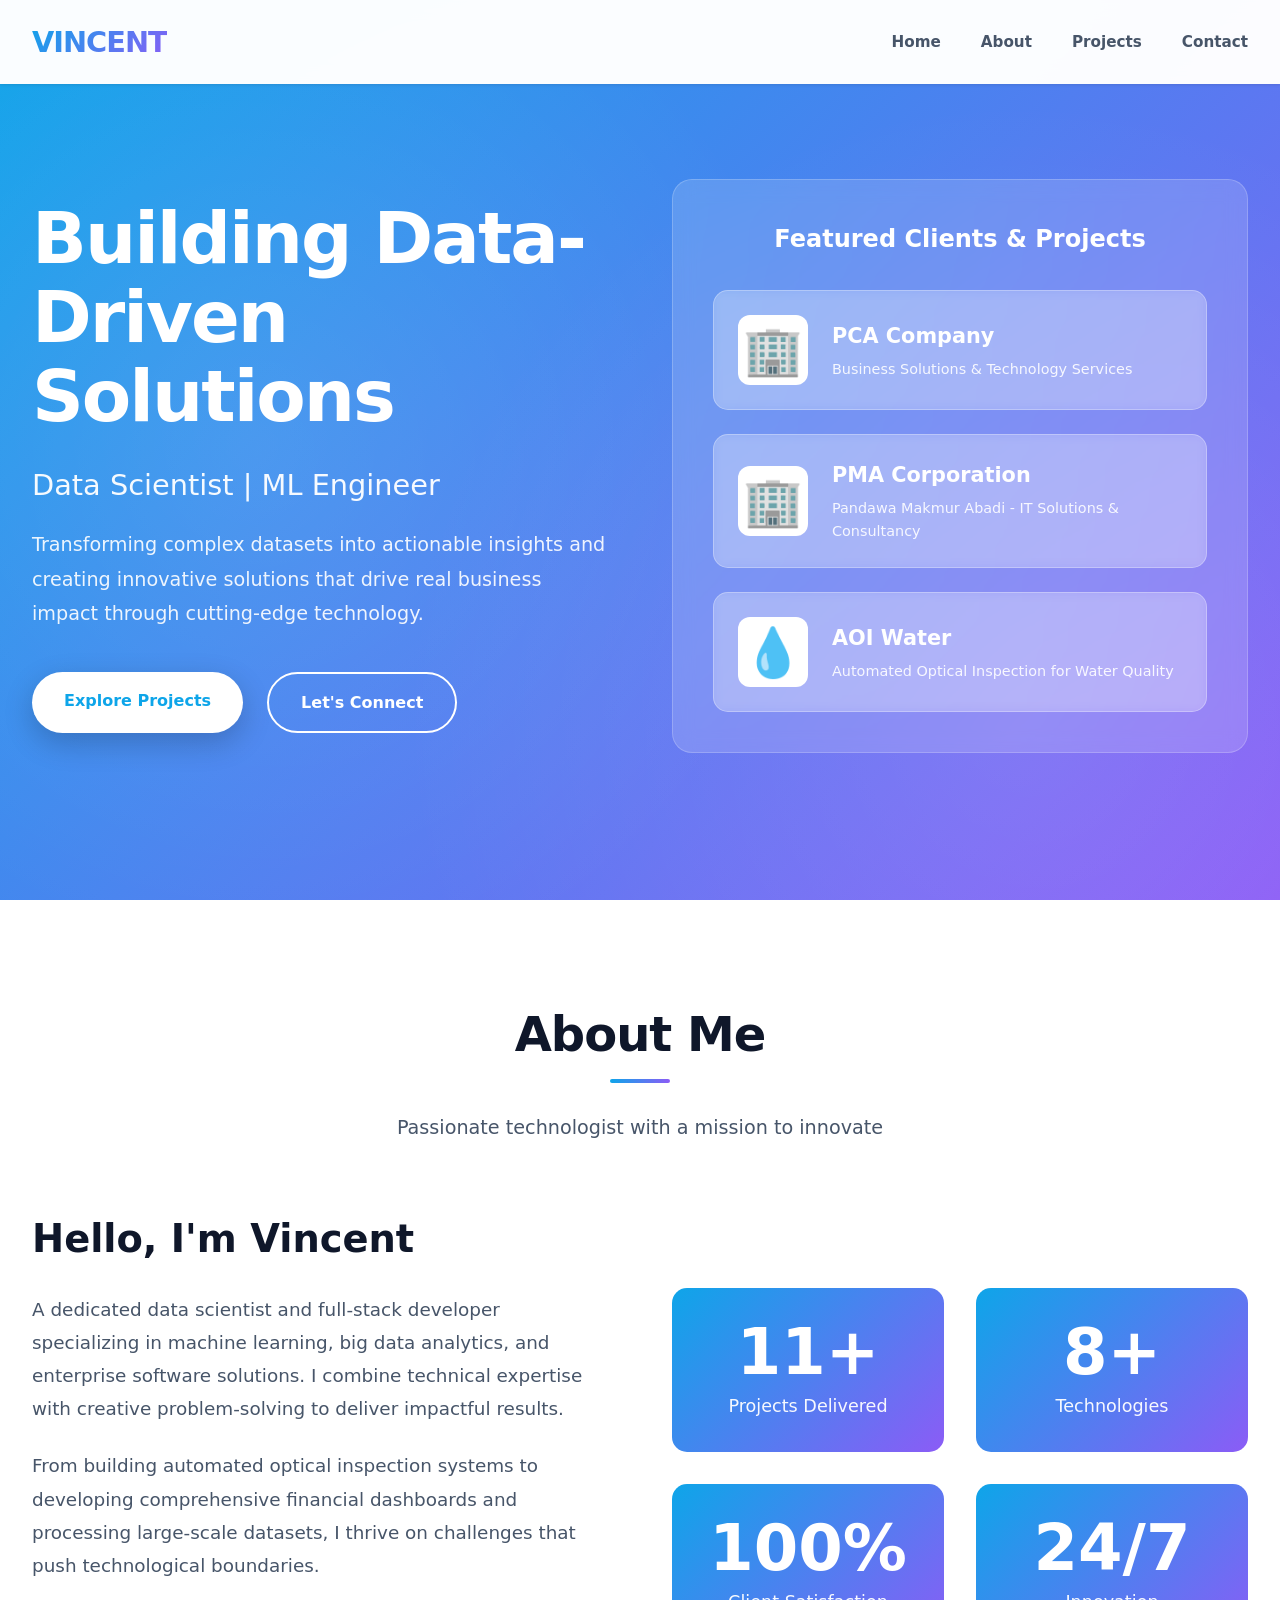
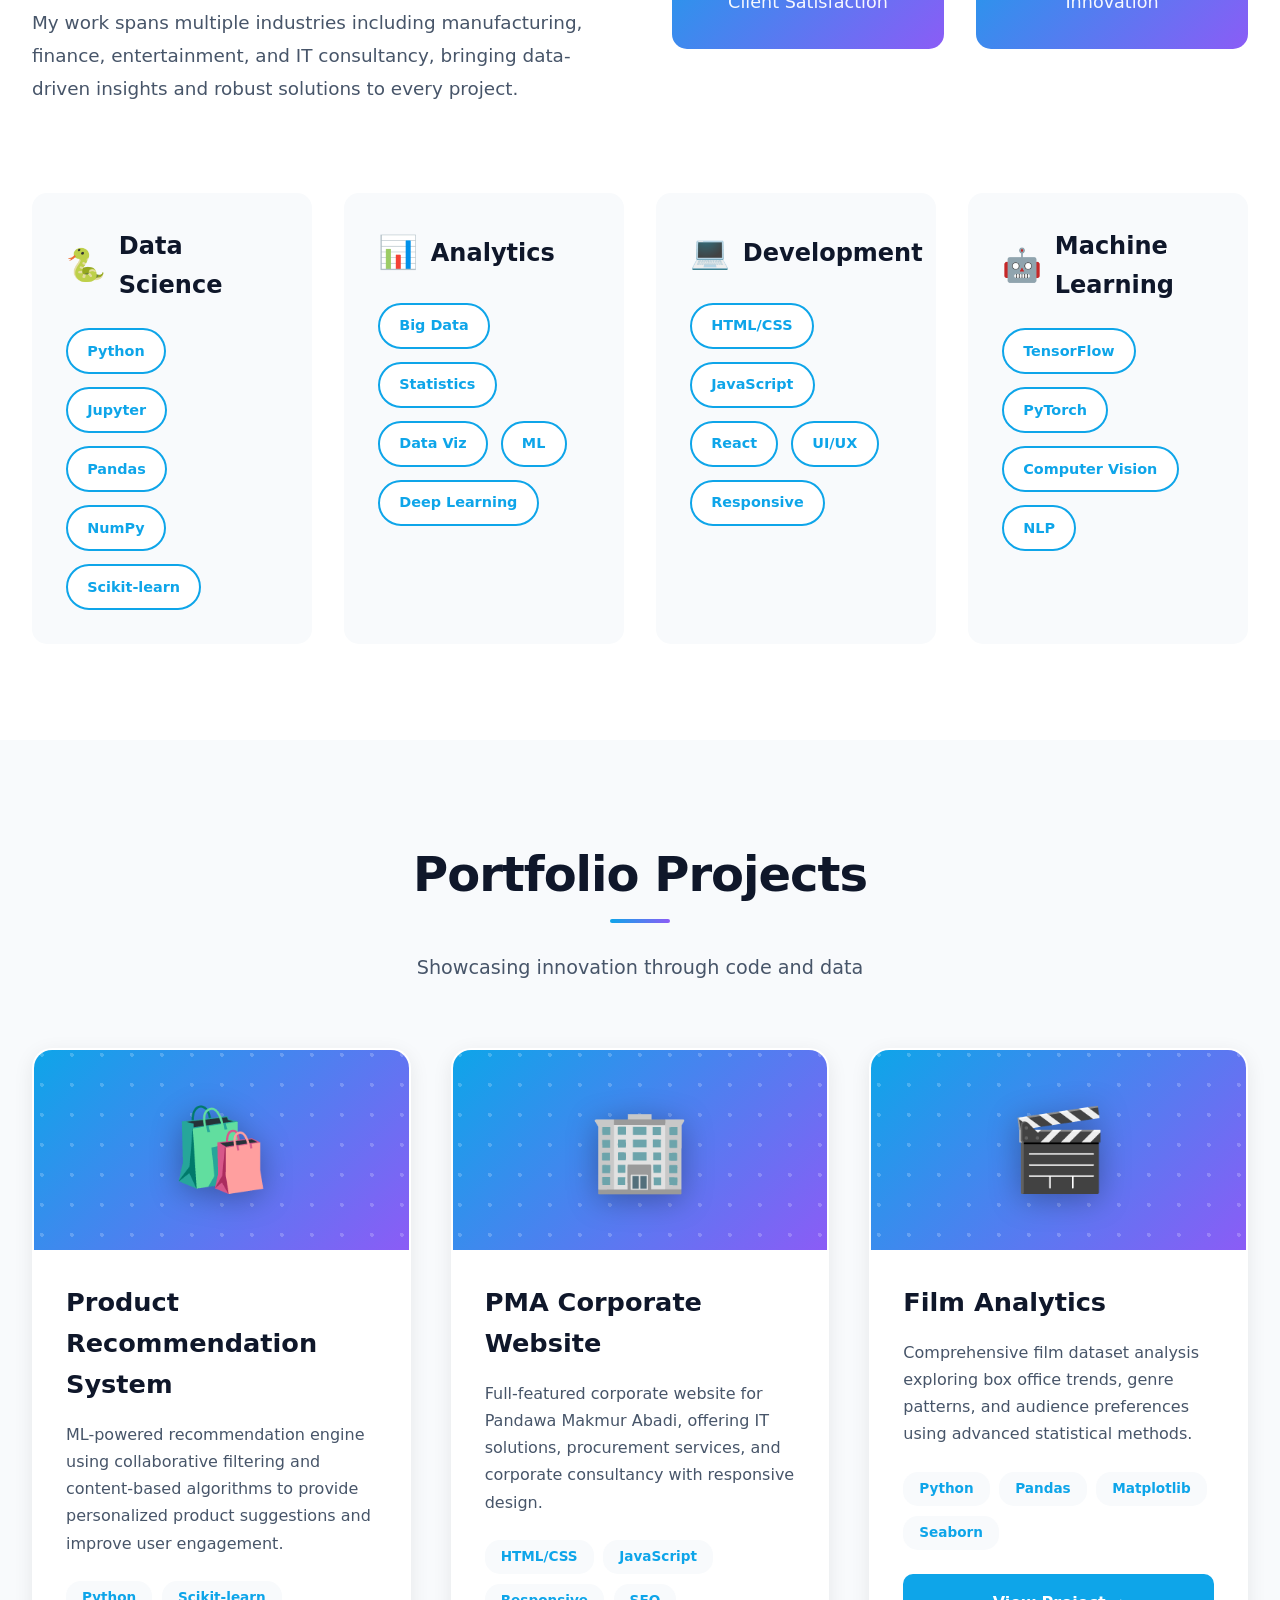
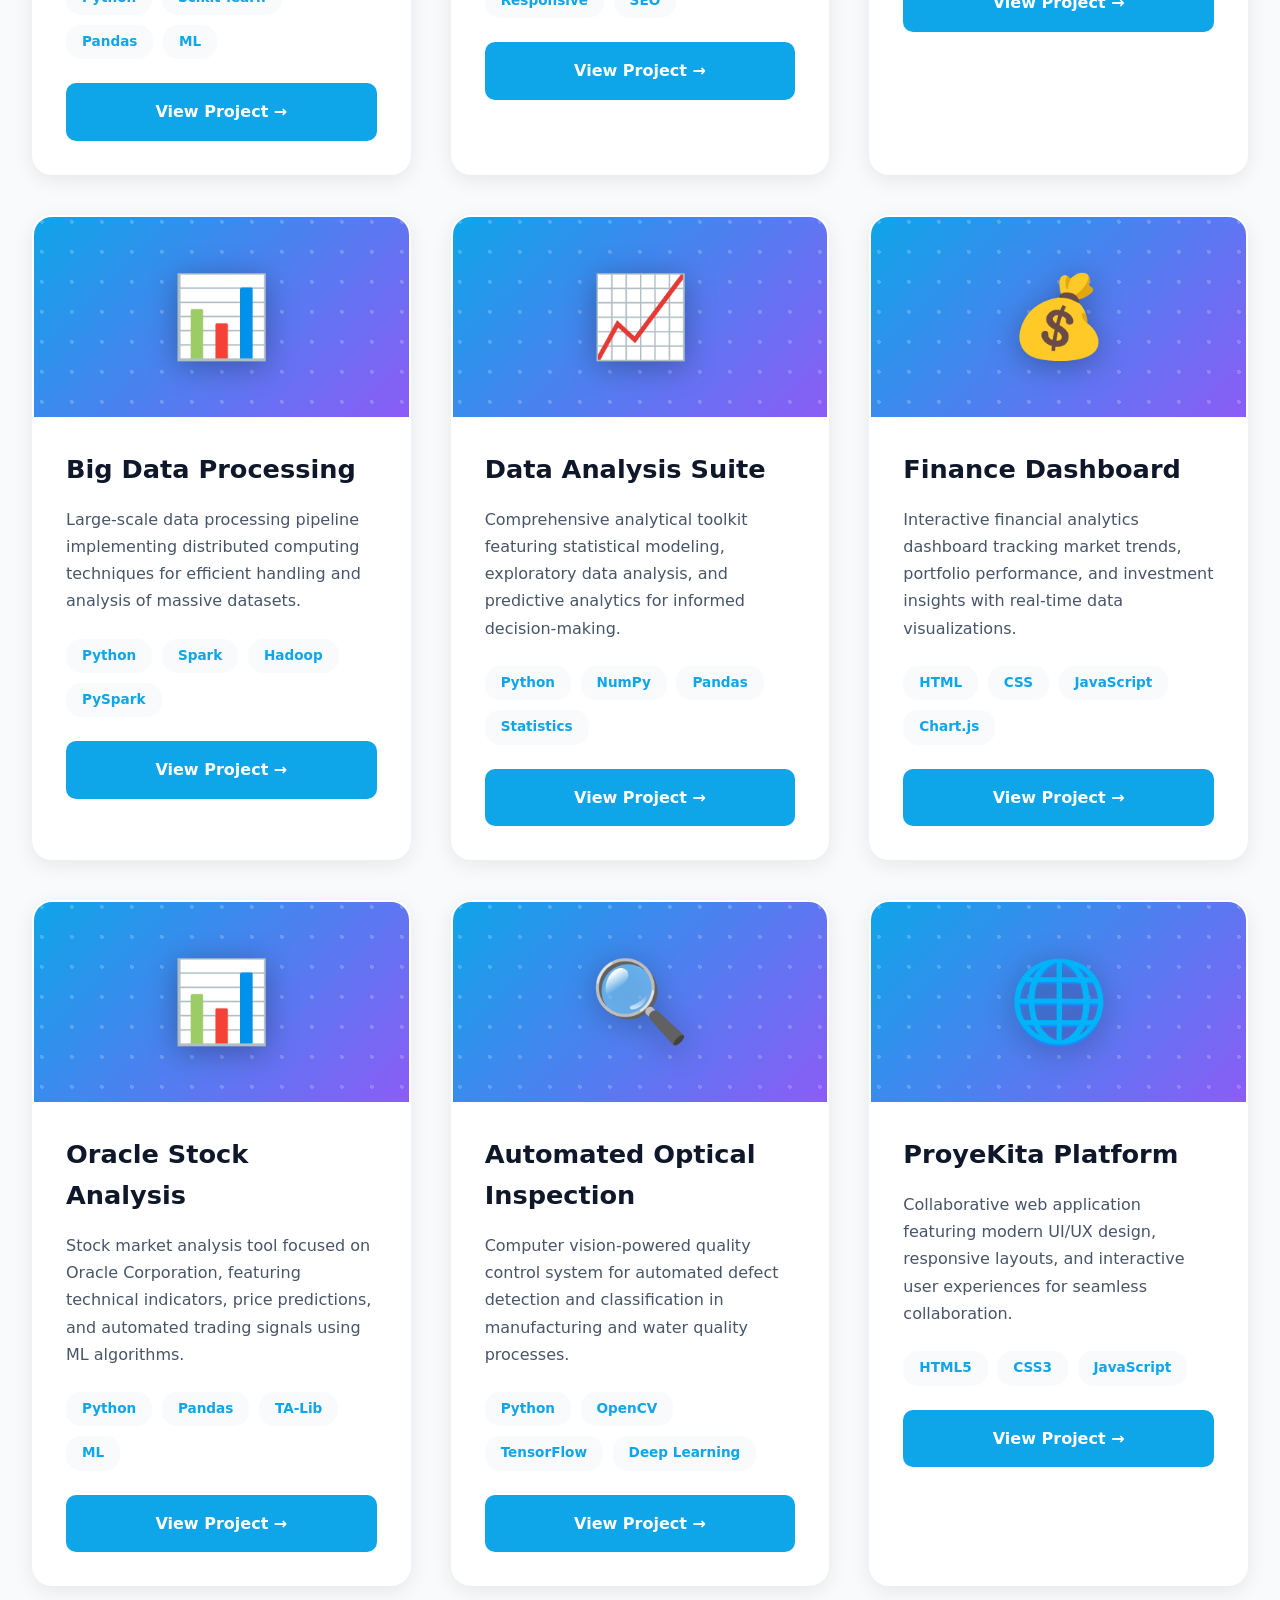
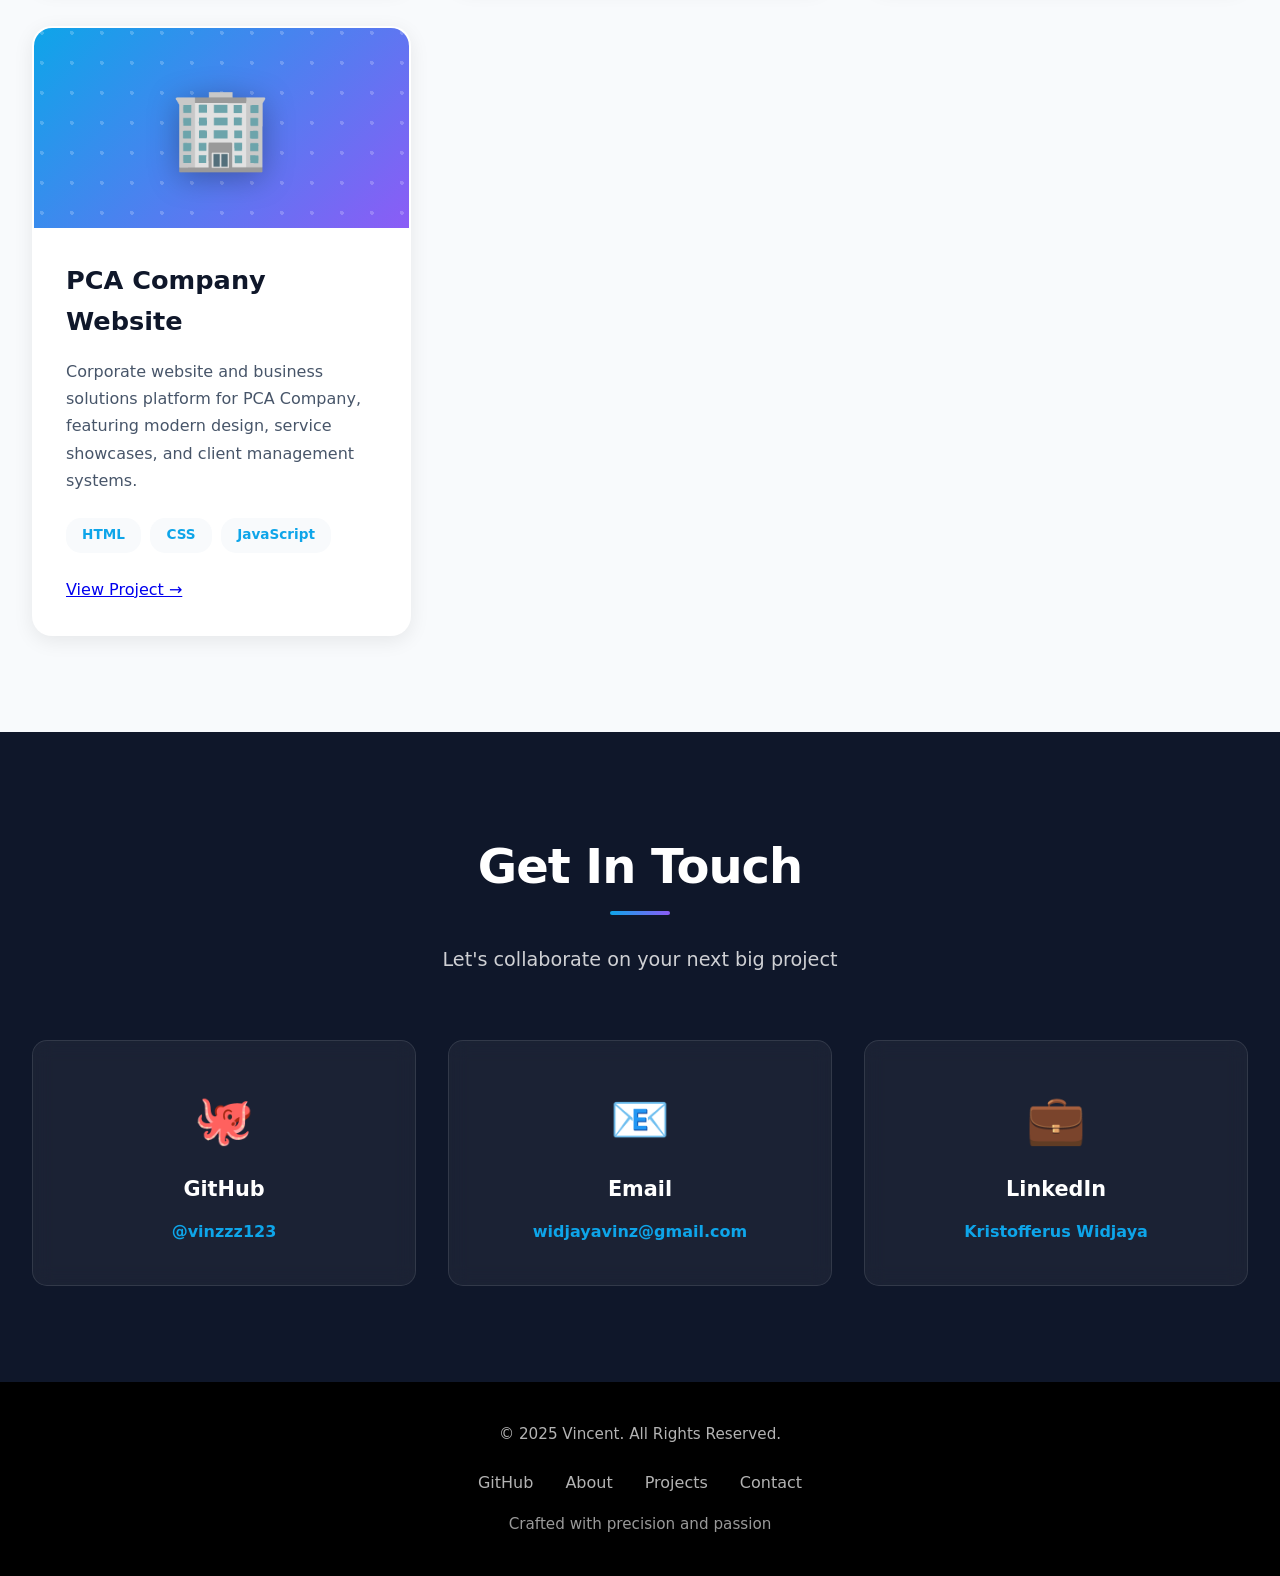
==== index.html @ bc5a8f18 "changed the link to the company website's link" ====
<!DOCTYPE html>
<html lang="en">
<head>
    <meta charset="UTF-8">
    <meta name="viewport" content="width=device-width, initial-scale=1.0">
    <title>Vincent - Portfolio</title>
    <style>
        * {
            margin: 0;
            padding: 0;
            box-sizing: border-box;
        }

        :root {
            --primary: #0ea5e9;
            --secondary: #8b5cf6;
            --accent: #f59e0b;
            --dark: #0f172a;
            --gray: #475569;
            --light: #f8fafc;
            --white: #ffffff;
        }

        body {
            font-family: 'Inter', system-ui, -apple-system, sans-serif;
            color: var(--dark);
            line-height: 1.6;
            overflow-x: hidden;
        }

        html {
            scroll-behavior: smooth;
        }

        header {
            position: fixed;
            top: 0;
            width: 100%;
            background: rgba(255, 255, 255, 0.98);
            backdrop-filter: blur(10px);
            z-index: 1000;
            box-shadow: 0 1px 3px rgba(0,0,0,0.1);
            transition: all 0.3s ease;
        }

        .header-container {
            max-width: 1400px;
            margin: 0 auto;
            padding: 1.2rem 2rem;
            display: flex;
            justify-content: space-between;
            align-items: center;
        }

        .logo {
            font-size: 1.8rem;
            font-weight: 800;
            background: linear-gradient(135deg, var(--primary), var(--secondary));
            -webkit-background-clip: text;
            -webkit-text-fill-color: transparent;
            background-clip: text;
            letter-spacing: -1px;
        }

        .nav-menu {
            display: flex;
            list-style: none;
            gap: 2.5rem;
        }

        .nav-menu a {
            text-decoration: none;
            color: var(--gray);
            font-weight: 600;
            font-size: 0.95rem;
            transition: all 0.3s;
            position: relative;
        }

        .nav-menu a:hover {
            color: var(--primary);
        }

        .nav-menu a::before {
            content: '';
            position: absolute;
            bottom: -5px;
            left: 50%;
            width: 0;
            height: 2px;
            background: var(--primary);
            transition: all 0.3s;
            transform: translateX(-50%);
        }

        .nav-menu a:hover::before {
            width: 100%;
        }

        .mobile-toggle {
            display: none;
            flex-direction: column;
            gap: 4px;
            cursor: pointer;
        }

        .mobile-toggle span {
            width: 25px;
            height: 3px;
            background: var(--dark);
            border-radius: 3px;
            transition: all 0.3s;
        }

        .hero {
            min-height: 100vh;
            display: flex;
            align-items: center;
            justify-content: center;
            background: linear-gradient(135deg, #0ea5e9 0%, #8b5cf6 100%);
            padding: 8rem 2rem 6rem;
            position: relative;
            overflow: hidden;
            isolation: isolate;
        }

        .hero::before {
            content: '';
            position: absolute;
            top: 0;
            left: 0;
            right: 0;
            bottom: 0;
            background: 
                radial-gradient(circle at 20% 50%, rgba(255,255,255,0.1) 0%, transparent 50%),
                radial-gradient(circle at 80% 80%, rgba(255,255,255,0.1) 0%, transparent 50%);
        }

        .hero-content {
            max-width: 1400px;
            width: 100%;
            position: relative;
            z-index: 1;
            display: grid;
            grid-template-columns: 1fr 1fr;
            gap: 4rem;
            align-items: center;
        }

        .hero-text h1 {
            font-size: clamp(2.5rem, 6vw, 4.5rem);
            color: var(--white);
            margin-bottom: 1.5rem;
            font-weight: 900;
            line-height: 1.1;
            letter-spacing: -2px;
        }

        .hero-text .subtitle {
            font-size: clamp(1.2rem, 3vw, 1.8rem);
            color: rgba(255,255,255,0.95);
            margin-bottom: 1rem;
            font-weight: 300;
        }

        .hero-text p {
            font-size: clamp(1rem, 2vw, 1.2rem);
            color: rgba(255,255,255,0.9);
            margin-bottom: 2.5rem;
            line-height: 1.8;
        }

        .hero-buttons {
            display: flex;
            gap: 1.5rem;
            flex-wrap: wrap;
        }

        .btn {
            padding: 1rem 2rem;
            border-radius: 50px;
            text-decoration: none;
            font-weight: 600;
            transition: all 0.3s;
            display: inline-block;
            border: none;
            cursor: pointer;
            font-size: 1rem;
        }

        .btn-primary {
            background: var(--white);
            color: var(--primary);
            box-shadow: 0 10px 30px rgba(0,0,0,0.2);
        }

        .btn-primary:hover {
            transform: translateY(-3px);
            box-shadow: 0 15px 40px rgba(0,0,0,0.3);
        }

        .btn-outline {
            background: transparent;
            color: var(--white);
            border: 2px solid var(--white);
        }

        .btn-outline:hover {
            background: var(--white);
            color: var(--primary);
        }

        .hero-clients {
            background: rgba(255,255,255,0.15);
            backdrop-filter: blur(10px);
            border-radius: 20px;
            padding: 2.5rem;
            border: 1px solid rgba(255,255,255,0.2);
        }

        .hero-clients h3 {
            color: var(--white);
            font-size: 1.5rem;
            margin-bottom: 2rem;
            text-align: center;
            font-weight: 700;
        }

        .top-clients-grid {
            display: grid;
            grid-template-columns: 1fr;
            gap: 1.5rem;
        }

        .top-client-card {
            background: rgba(255,255,255,0.2);
            backdrop-filter: blur(5px);
            padding: 1.5rem;
            border-radius: 15px;
            border: 1px solid rgba(255,255,255,0.3);
            transition: all 0.3s;
            display: flex;
            align-items: center;
            gap: 1.5rem;
        }

        .top-client-card:hover {
            background: rgba(255,255,255,0.3);
            transform: translateX(10px);
        }

        .top-client-icon {
            font-size: 3rem;
            width: 70px;
            height: 70px;
            display: flex;
            align-items: center;
            justify-content: center;
            background: var(--white);
            border-radius: 12px;
            flex-shrink: 0;
        }

        .top-client-info h4 {
            color: var(--white);
            font-size: 1.3rem;
            margin-bottom: 0.3rem;
            font-weight: 700;
        }

        .top-client-info p {
            color: rgba(255,255,255,0.9);
            font-size: 0.9rem;
            margin: 0;
        }

        section {
            padding: 6rem 2rem;
            position: relative;
            isolation: isolate;
        }

        .container {
            max-width: 1400px;
            margin: 0 auto;
        }

        .section-header {
            text-align: center;
            margin-bottom: 4rem;
            position: relative;
        }

        .section-title {
            font-size: clamp(2rem, 4vw, 3rem);
            font-weight: 800;
            color: var(--dark);
            margin-bottom: 1rem;
            position: relative;
            display: inline-block;
            letter-spacing: -1px;
        }

        .section-title::after {
            content: '';
            position: absolute;
            bottom: -10px;
            left: 50%;
            transform: translateX(-50%);
            width: 60px;
            height: 4px;
            background: linear-gradient(90deg, var(--primary), var(--secondary));
            border-radius: 2px;
        }

        .section-subtitle {
            font-size: clamp(1rem, 2vw, 1.2rem);
            color: var(--gray);
            margin-top: 1.5rem;
        }

        .about {
            background: var(--white);
        }

        .about-grid {
            display: grid;
            grid-template-columns: 1fr 1fr;
            gap: 4rem;
            align-items: center;
        }

        .about-text h3 {
            font-size: clamp(1.8rem, 3vw, 2.5rem);
            margin-bottom: 1.5rem;
            font-weight: 700;
            color: var(--dark);
        }

        .about-text p {
            font-size: clamp(1rem, 2vw, 1.15rem);
            line-height: 1.8;
            color: var(--gray);
            margin-bottom: 1.5rem;
        }

        .stats {
            display: grid;
            grid-template-columns: repeat(2, 1fr);
            gap: 2rem;
        }

        .stat-item {
            background: linear-gradient(135deg, var(--primary), var(--secondary));
            padding: 2rem;
            border-radius: 15px;
            text-align: center;
            color: var(--white);
            transition: transform 0.3s;
        }

        .stat-item:hover {
            transform: translateY(-10px);
        }

        .stat-number {
            font-size: clamp(2.5rem, 5vw, 4rem);
            font-weight: 800;
            line-height: 1;
            margin-bottom: 0.5rem;
        }

        .stat-label {
            font-size: clamp(0.9rem, 2vw, 1.1rem);
            opacity: 0.95;
        }

        .skills-container {
            display: grid;
            grid-template-columns: repeat(auto-fit, minmax(280px, 1fr));
            gap: 2rem;
        }

        .skill-box {
            background: var(--light);
            padding: 2rem;
            border-radius: 15px;
            border: 2px solid transparent;
            transition: all 0.3s;
        }

        .skill-box:hover {
            border-color: var(--primary);
            transform: translateY(-5px);
            box-shadow: 0 10px 30px rgba(0,0,0,0.1);
        }

        .skill-box h4 {
            font-size: 1.5rem;
            margin-bottom: 1.5rem;
            color: var(--dark);
            display: flex;
            align-items: center;
            gap: 0.8rem;
        }

        .skill-icon {
            font-size: 2rem;
        }

        .skill-tags {
            display: flex;
            flex-wrap: wrap;
            gap: 0.8rem;
        }

        .skill-tag {
            padding: 0.6rem 1.2rem;
            background: var(--white);
            border: 2px solid var(--primary);
            color: var(--primary);
            border-radius: 25px;
            font-size: 0.9rem;
            font-weight: 600;
            transition: all 0.3s;
        }

        .skill-tag:hover {
            background: var(--primary);
            color: var(--white);
        }

        .projects {
            background: var(--light);
        }

        .projects-grid {
            display: grid;
            grid-template-columns: repeat(auto-fill, minmax(350px, 1fr));
            gap: 2.5rem;
        }

        .project-card {
            background: var(--white);
            border-radius: 20px;
            overflow: hidden;
            box-shadow: 0 5px 20px rgba(0,0,0,0.08);
            transition: all 0.4s;
            border: 2px solid transparent;
        }

        .project-card:hover {
            transform: translateY(-10px);
            box-shadow: 0 20px 40px rgba(0,0,0,0.15);
            border-color: var(--primary);
        }

        .project-banner {
            height: 200px;
            background: linear-gradient(135deg, var(--primary), var(--secondary));
            display: flex;
            align-items: center;
            justify-content: center;
            position: relative;
            overflow: hidden;
        }

        .project-banner::before {
            content: '';
            position: absolute;
            width: 200%;
            height: 200%;
            background: radial-gradient(circle, rgba(255,255,255,0.2) 10%, transparent 10%);
            background-size: 30px 30px;
            animation: float 20s linear infinite;
        }

        @keyframes float {
            to { transform: translate(30px, 30px); }
        }

        .project-emoji {
            font-size: 5rem;
            position: relative;
            z-index: 1;
            filter: drop-shadow(0 5px 15px rgba(0,0,0,0.3));
        }

        .project-body {
            padding: 2rem;
        }

        .project-body h3 {
            font-size: 1.6rem;
            margin-bottom: 1rem;
            color: var(--dark);
            font-weight: 700;
        }

        .project-body p {
            color: var(--gray);
            line-height: 1.7;
            margin-bottom: 1.5rem;
            font-size: 1rem;
        }

        .project-tech {
            display: flex;
            flex-wrap: wrap;
            gap: 0.6rem;
            margin-bottom: 1.5rem;
        }

        .tech-tag {
            padding: 0.4rem 1rem;
            background: var(--light);
            color: var(--primary);
            border-radius: 15px;
            font-size: 0.85rem;
            font-weight: 600;
        }

        .project-link {
            display: block;
            text-align: center;
            padding: 1rem;
            background: var(--primary);
            color: var(--white);
            text-decoration: none;
            border-radius: 10px;
            font-weight: 600;
            transition: all 0.3s;
        }

        .project-link:hover {
            background: var(--secondary);
            transform: scale(1.02);
        }

        .contact {
            background: var(--dark);
            color: var(--white);
        }

        .contact .section-title {
            color: var(--white);
        }

        .contact .section-subtitle {
            color: rgba(255,255,255,0.8);
        }

        .contact-grid {
            display: grid;
            grid-template-columns: repeat(auto-fit, minmax(250px, 1fr));
            gap: 2rem;
            margin-top: 3rem;
        }

        .contact-card {
            background: rgba(255,255,255,0.05);
            backdrop-filter: blur(10px);
            padding: 2.5rem 2rem;
            border-radius: 15px;
            text-align: center;
            border: 1px solid rgba(255,255,255,0.1);
            transition: all 0.3s;
        }

        .contact-card:hover {
            background: rgba(255,255,255,0.1);
            transform: translateY(-10px);
            border-color: var(--primary);
        }

        .contact-icon {
            font-size: 3rem;
            margin-bottom: 1rem;
        }

        .contact-card h4 {
            font-size: 1.3rem;
            margin-bottom: 0.8rem;
        }

        .contact-card a {
            color: var(--primary);
            text-decoration: none;
            font-weight: 600;
            transition: color 0.3s;
            word-break: break-all;
        }

        .contact-card a:hover {
            color: var(--accent);
        }

        footer {
            background: #000000;
            color: var(--white);
            text-align: center;
            padding: 2.5rem 2rem;
        }

        footer p {
            opacity: 0.7;
            font-size: 0.95rem;
        }

        .footer-links {
            display: flex;
            justify-content: center;
            gap: 2rem;
            margin-top: 1.5rem;
            flex-wrap: wrap;
        }

        .footer-links a {
            color: var(--white);
            text-decoration: none;
            opacity: 0.7;
            transition: all 0.3s;
        }

        .footer-links a:hover {
            opacity: 1;
            color: var(--primary);
        }

        @media (max-width: 1024px) {
            .hero-content {
                grid-template-columns: 1fr;
                gap: 3rem;
            }

            .about-grid {
                grid-template-columns: 1fr;
            }

            .projects-grid {
                grid-template-columns: repeat(auto-fill, minmax(300px, 1fr));
            }
        }

        @media (max-width: 768px) {
            .nav-menu {
                position: fixed;
                top: 80px;
                left: -100%;
                width: 100%;
                height: calc(100vh - 80px);
                background: var(--white);
                flex-direction: column;
                align-items: center;
                padding: 3rem 0;
                transition: left 0.3s;
                box-shadow: 0 5px 20px rgba(0,0,0,0.1);
            }

            .nav-menu.active {
                left: 0;
            }

            .mobile-toggle {
                display: flex;
            }

            .hero {
                padding: 7rem 1.5rem 4rem;
            }

            section {
                padding: 4rem 1.5rem;
            }

            .stats {
                grid-template-columns: 1fr;
            }

            .projects-grid {
                grid-template-columns: 1fr;
            }

            .top-clients-grid {
                gap: 1rem;
            }

            .top-client-card {
                flex-direction: column;
                text-align: center;
            }

            .top-client-card:hover {
                transform: translateY(-10px);
            }
        }

        @media (max-width: 480px) {
            .header-container {
                padding: 1rem 1.5rem;
            }

            .logo {
                font-size: 1.5rem;
            }

            .hero-buttons {
                flex-direction: column;
                width: 100%;
            }

            .btn {
                width: 100%;
                text-align: center;
            }

            .skills-container {
                grid-template-columns: 1fr;
            }
        }
    </style>
</head>
<body>
    <header>
        <div class="header-container">
            <div class="logo">VINCENT</div>
            <nav>
                <ul class="nav-menu" id="navMenu">
                    <li><a href="#home">Home</a></li>
                    <li><a href="#about">About</a></li>
                    <li><a href="#projects">Projects</a></li>
                    <li><a href="#contact">Contact</a></li>
                </ul>
            </nav>
            <div class="mobile-toggle" id="mobileToggle">
                <span></span>
                <span></span>
                <span></span>
            </div>
        </div>
    </header>

    <section id="home" class="hero">
        <div class="hero-content">
            <div class="hero-text">
                <h1>Building Data-Driven Solutions</h1>
                <p class="subtitle">Data Scientist | ML Engineer</p>
                <p>
                    Transforming complex datasets into actionable insights and creating 
                    innovative solutions that drive real business impact through cutting-edge technology.
                </p>
                <div class="hero-buttons">
                    <a href="#projects" class="btn btn-primary">Explore Projects</a>
                    <a href="#contact" class="btn btn-outline">Let's Connect</a>
                </div>
            </div>
            
            <div class="hero-clients">
                <h3>Featured Clients & Projects</h3>
                <div class="top-clients-grid">
                    <div class="top-client-card">
                        <div class="top-client-icon">🏢</div>
                        <div class="top-client-info">
                            <h4>PCA Company</h4>
                            <p>Business Solutions & Technology Services</p>
                        </div>
                    </div>
                    <div class="top-client-card">
                        <div class="top-client-icon">🏢</div>
                        <div class="top-client-info">
                            <h4>PMA Corporation</h4>
                            <p>Pandawa Makmur Abadi - IT Solutions & Consultancy</p>
                        </div>
                    </div>
                    <div class="top-client-card">
                        <div class="top-client-icon">💧</div>
                        <div class="top-client-info">
                            <h4>AOI Water</h4>
                            <p>Automated Optical Inspection for Water Quality</p>
                        </div>
                    </div>
                </div>
            </div>
        </div>
    </section>

    <section id="about" class="about">
        <div class="container">
            <div class="section-header">
                <h2 class="section-title">About Me</h2>
                <p class="section-subtitle">Passionate technologist with a mission to innovate</p>
            </div>
            
            <div class="about-grid">
                <div class="about-text">
                    <h3>Hello, I'm Vincent</h3>
                    <p>
                        A dedicated data scientist and full-stack developer specializing in machine learning, 
                        big data analytics, and enterprise software solutions. I combine technical expertise 
                        with creative problem-solving to deliver impactful results.
                    </p>
                    <p>
                        From building automated optical inspection systems to developing comprehensive 
                        financial dashboards and processing large-scale datasets, I thrive on challenges 
                        that push technological boundaries.
                    </p>
                    <p>
                        My work spans multiple industries including manufacturing, finance, entertainment, 
                        and IT consultancy, bringing data-driven insights and robust solutions to every project.
                    </p>
                </div>
                
                <div class="stats">
                    <div class="stat-item">
                        <div class="stat-number">11+</div>
                        <div class="stat-label">Projects Delivered</div>
                    </div>
                    <div class="stat-item">
                        <div class="stat-number">8+</div>
                        <div class="stat-label">Technologies</div>
                    </div>
                    <div class="stat-item">
                        <div class="stat-number">100%</div>
                        <div class="stat-label">Client Satisfaction</div>
                    </div>
                    <div class="stat-item">
                        <div class="stat-number">24/7</div>
                        <div class="stat-label">Innovation</div>
                    </div>
                </div>
            </div>

            <div class="skills-container" style="margin-top: 4rem;">
                <div class="skill-box">
                    <h4><span class="skill-icon">🐍</span> Data Science</h4>
                    <div class="skill-tags">
                        <span class="skill-tag">Python</span>
                        <span class="skill-tag">Jupyter</span>
                        <span class="skill-tag">Pandas</span>
                        <span class="skill-tag">NumPy</span>
                        <span class="skill-tag">Scikit-learn</span>
                    </div>
                </div>
                <div class="skill-box">
                    <h4><span class="skill-icon">📊</span> Analytics</h4>
                    <div class="skill-tags">
                        <span class="skill-tag">Big Data</span>
                        <span class="skill-tag">Statistics</span>
                        <span class="skill-tag">Data Viz</span>
                        <span class="skill-tag">ML</span>
                        <span class="skill-tag">Deep Learning</span>
                    </div>
                </div>
                <div class="skill-box">
                    <h4><span class="skill-icon">💻</span> Development</h4>
                    <div class="skill-tags">
                        <span class="skill-tag">HTML/CSS</span>
                        <span class="skill-tag">JavaScript</span>
                        <span class="skill-tag">React</span>
                        <span class="skill-tag">UI/UX</span>
                        <span class="skill-tag">Responsive</span>
                    </div>
                </div>
                <div class="skill-box">
                    <h4><span class="skill-icon">🤖</span> Machine Learning</h4>
                    <div class="skill-tags">
                        <span class="skill-tag">TensorFlow</span>
                        <span class="skill-tag">PyTorch</span>
                        <span class="skill-tag">Computer Vision</span>
                        <span class="skill-tag">NLP</span>
                    </div>
                </div>
            </div>
        </div>
    </section>

    <section id="projects" class="projects">
        <div class="container">
            <div class="section-header">
                <h2 class="section-title">Portfolio Projects</h2>
                <p class="section-subtitle">Showcasing innovation through code and data</p>
            </div>
            
            <div class="projects-grid">
                
                <div class="project-card">
                    <div class="project-banner">
                        <div class="project-emoji">🛍️</div>
                    </div>
                    <div class="project-body">
                        <h3>Product Recommendation System</h3>
                        <p>
                            ML-powered recommendation engine using collaborative filtering and content-based algorithms 
                            to provide personalized product suggestions and improve user engagement.
                        </p>
                        <div class="project-tech">
                            <span class="tech-tag">Python</span>
                            <span class="tech-tag">Scikit-learn</span>
                            <span class="tech-tag">Pandas</span>
                            <span class="tech-tag">ML</span>
                        </div>
                        <a href="https://github.com/vinzzz123/Product-Recommendation" target="_blank" class="project-link">View Project →</a>
                    </div>
                </div>

                <div class="project-card">
                    <div class="project-banner">
                        <div class="project-emoji">🏢</div>
                    </div>
                    <div class="project-body">
                        <h3>PMA Corporate Website</h3>
                        <p>
                            Full-featured corporate website for Pandawa Makmur Abadi, offering IT solutions, 
                            procurement services, and corporate consultancy with responsive design.
                        </p>
                        <div class="project-tech">
                            <span class="tech-tag">HTML/CSS</span>
                            <span class="tech-tag">JavaScript</span>
                            <span class="tech-tag">Responsive</span>
                            <span class="tech-tag">SEO</span>
                        </div>
                        <a href="https://pma.co.id/" target="_blank" class="project-link">View Project →</a>
                    </div>
                </div>

                <div class="project-card">
                    <div class="project-banner">
                        <div class="project-emoji">🎬</div>
                    </div>
                    <div class="project-body">
                        <h3>Film Analytics</h3>
                        <p>
                            Comprehensive film dataset analysis exploring box office trends, genre patterns, 
                            and audience preferences using advanced statistical methods.
                        </p>
                        <div class="project-tech">
                            <span class="tech-tag">Python</span>
                            <span class="tech-tag">Pandas</span>
                            <span class="tech-tag">Matplotlib</span>
                            <span class="tech-tag">Seaborn</span>
                        </div>
                        <a href="https://github.com/vinzzz123/Film" target="_blank" class="project-link">View Project →</a>
                    </div>
                </div>

                <div class="project-card">
                    <div class="project-banner">
                        <div class="project-emoji">📊</div>
                    </div>
                    <div class="project-body">
                        <h3>Big Data Processing</h3>
                        <p>
                            Large-scale data processing pipeline implementing distributed computing techniques 
                            for efficient handling and analysis of massive datasets.
                        </p>
                        <div class="project-tech">
                            <span class="tech-tag">Python</span>
                            <span class="tech-tag">Spark</span>
                            <span class="tech-tag">Hadoop</span>
                            <span class="tech-tag">PySpark</span>
                        </div>
                        <a href="https://github.com/vinzzz123/Big-Dataa" target="_blank" class="project-link">View Project →</a>
                    </div>
                </div>

                <div class="project-card">
                    <div class="project-banner">
                        <div class="project-emoji">📈</div>
                    </div>
                    <div class="project-body">
                        <h3>Data Analysis Suite</h3>
                        <p>
                            Comprehensive analytical toolkit featuring statistical modeling, exploratory data 
                            analysis, and predictive analytics for informed decision-making.
                        </p>
                        <div class="project-tech">
                            <span class="tech-tag">Python</span>
                            <span class="tech-tag">NumPy</span>
                            <span class="tech-tag">Pandas</span>
                            <span class="tech-tag">Statistics</span>
                        </div>
                        <a href="https://github.com/vinzzz123/Analysis" target="_blank" class="project-link">View Project →</a>
                    </div>
                </div>

                <div class="project-card">
                    <div class="project-banner">
                        <div class="project-emoji">💰</div>
                    </div>
                    <div class="project-body">
                        <h3>Finance Dashboard</h3>
                        <p>
                            Interactive financial analytics dashboard tracking market trends, portfolio performance, 
                            and investment insights with real-time data visualizations.
                        </p>
                        <div class="project-tech">
                            <span class="tech-tag">HTML</span>
                            <span class="tech-tag">CSS</span>
                            <span class="tech-tag">JavaScript</span>
                            <span class="tech-tag">Chart.js</span>
                        </div>
                        <a href="https://github.com/vinzzz123/Finance" target="_blank" class="project-link">View Project →</a>
                    </div>
                </div>

                <div class="project-card">
                    <div class="project-banner">
                        <div class="project-emoji">📊</div>
                    </div>
                    <div class="project-body">
                        <h3>Oracle Stock Analysis</h3>
                        <p>
                            Stock market analysis tool focused on Oracle Corporation, featuring technical indicators, 
                            price predictions, and automated trading signals using ML algorithms.
                        </p>
                        <div class="project-tech">
                            <span class="tech-tag">Python</span>
                            <span class="tech-tag">Pandas</span>
                            <span class="tech-tag">TA-Lib</span>
                            <span class="tech-tag">ML</span>
                        </div>
                        <a href="https://github.com/vinzzz123/Oracle" target="_blank" class="project-link">View Project →</a>
                    </div>
                </div>

                <div class="project-card">
                    <div class="project-banner">
                        <div class="project-emoji">🔍</div>
                    </div>
                    <div class="project-body">
                        <h3>Automated Optical Inspection</h3>
                        <p>
                            Computer vision-powered quality control system for automated defect detection 
                            and classification in manufacturing and water quality processes.
                        </p>
                        <div class="project-tech">
                            <span class="tech-tag">Python</span>
                            <span class="tech-tag">OpenCV</span>
                            <span class="tech-tag">TensorFlow</span>
                            <span class="tech-tag">Deep Learning</span>
                        </div>
                        <a href="https://github.com/vinzzz123/AOI2" target="_blank" class="project-link">View Project →</a>
                    </div>
                </div>

                <div class="project-card">
                    <div class="project-banner">
                        <div class="project-emoji">🌐</div>
                    </div>
                    <div class="project-body">
                        <h3>ProyeKita Platform</h3>
                        <p>
                            Collaborative web application featuring modern UI/UX design, responsive layouts, 
                            and interactive user experiences for seamless collaboration.
                        </p>
                        <div class="project-tech">
                            <span class="tech-tag">HTML5</span>
                            <span class="tech-tag">CSS3</span>
                            <span class="tech-tag">JavaScript</span>
                        </div>
                        <a href="https://github.com/vinzzz123/ProyeKita" target="_blank" class="project-link">View Project →</a>
                    </div>
                </div>

                <div class="project-card">
                    <div class="project-banner">
                        <div class="project-emoji">🏢</div>
                    </div>
                    <div class="project-body">
                        <h3>PCA Company Website</h3>
                        <p>
                            Corporate website and business solutions platform for PCA Company, featuring 
                            modern design, service showcases, and client management systems.
                        </p>
                        <div class="project-tech">
                            <span class="tech-tag">HTML</span>
                            <span class="tech-tag">CSS</span>
                            <span class="tech-tag">JavaScript</span>
                        </div>
                        <a href="https://pca.co.id/">View Project →</a>
                    </div>
                </div>

            </div>
        </div>
    </section>

    <section id="contact" class="contact">
        <div class="container">
            <div class="section-header">
                <h2 class="section-title">Get In Touch</h2>
                <p class="section-subtitle">Let's collaborate on your next big project</p>
            </div>
            
            <div class="contact-grid">
                <div class="contact-card">
                    <div class="contact-icon">🐙</div>
                    <h4>GitHub</h4>
                    <a href="https://github.com/vinzzz123" target="_blank">@vinzzz123</a>
                </div>
                <div class="contact-card">
                    <div class="contact-icon">📧</div>
                    <h4>Email</h4>
                    <a href="mailto:widjayavinz@gmail.com">widjayavinz@gmail.com</a>
                </div>
                <div class="contact-card">
                    <div class="contact-icon">💼</div>
                    <h4>LinkedIn</h4>
                    <a href="https://www.linkedin.com/in/kristofferus-widjaya-05342628a/" target="_blank">Kristofferus Widjaya</a>
                </div>
            </div>
        </div>
    </section>

    <footer>
        <div class="container">
            <p>&copy; 2025 Vincent. All Rights Reserved.</p>
            <div class="footer-links">
                <a href="https://github.com/vinzzz123" target="_blank">GitHub</a>
                <a href="#about">About</a>
                <a href="#projects">Projects</a>
                <a href="#contact">Contact</a>
            </div>
            <p style="margin-top: 1rem; opacity: 0.6;">Crafted with precision and passion</p>
        </div>
    </footer>

    <script>
        const mobileToggle = document.getElementById('mobileToggle');
        const navMenu = document.getElementById('navMenu');

        if (mobileToggle && navMenu) {
            mobileToggle.addEventListener('click', function() {
                navMenu.classList.toggle('active');
            });

            document.querySelectorAll('.nav-menu a').forEach(function(link) {
                link.addEventListener('click', function() {
                    navMenu.classList.remove('active');
                });
            });
        }

        document.querySelectorAll('a[href^="#"]').forEach(function(anchor) {
            anchor.addEventListener('click', function(e) {
                e.preventDefault();
                const target = document.querySelector(this.getAttribute('href'));
                if (target) {
                    target.scrollIntoView({
                        behavior: 'smooth',
                        block: 'start'
                    });
                }
            });
        });

        const header = document.querySelector('header');
        window.addEventListener('scroll', function() {
            const currentScroll = window.pageYOffset;
            if (currentScroll > 100) {
                header.style.boxShadow = '0 5px 20px rgba(0,0,0,0.15)';
            } else {
                header.style.boxShadow = '0 1px 3px rgba(0,0,0,0.1)';
            }
        });

        const observerOptions = {
            threshold: 0.3,
            rootMargin: '0px 0px -100px 0px'
        };

        const fadeInObserver = new IntersectionObserver(function(entries) {
            entries.forEach(function(entry) {
                if (entry.isIntersecting) {
                    entry.target.style.opacity = '1';
                    entry.target.style.transform = 'translateY(0)';
                }
            });
        }, observerOptions);

        document.querySelectorAll('.project-card, .skill-box, .stat-item, .contact-card, .top-client-card').forEach(function(el) {
            el.style.opacity = '0';
            el.style.transform = 'translateY(30px)';
            el.style.transition = 'opacity 0.6s ease, transform 0.6s ease';
            fadeInObserver.observe(el);
        });
    </script>
</body>
</html>
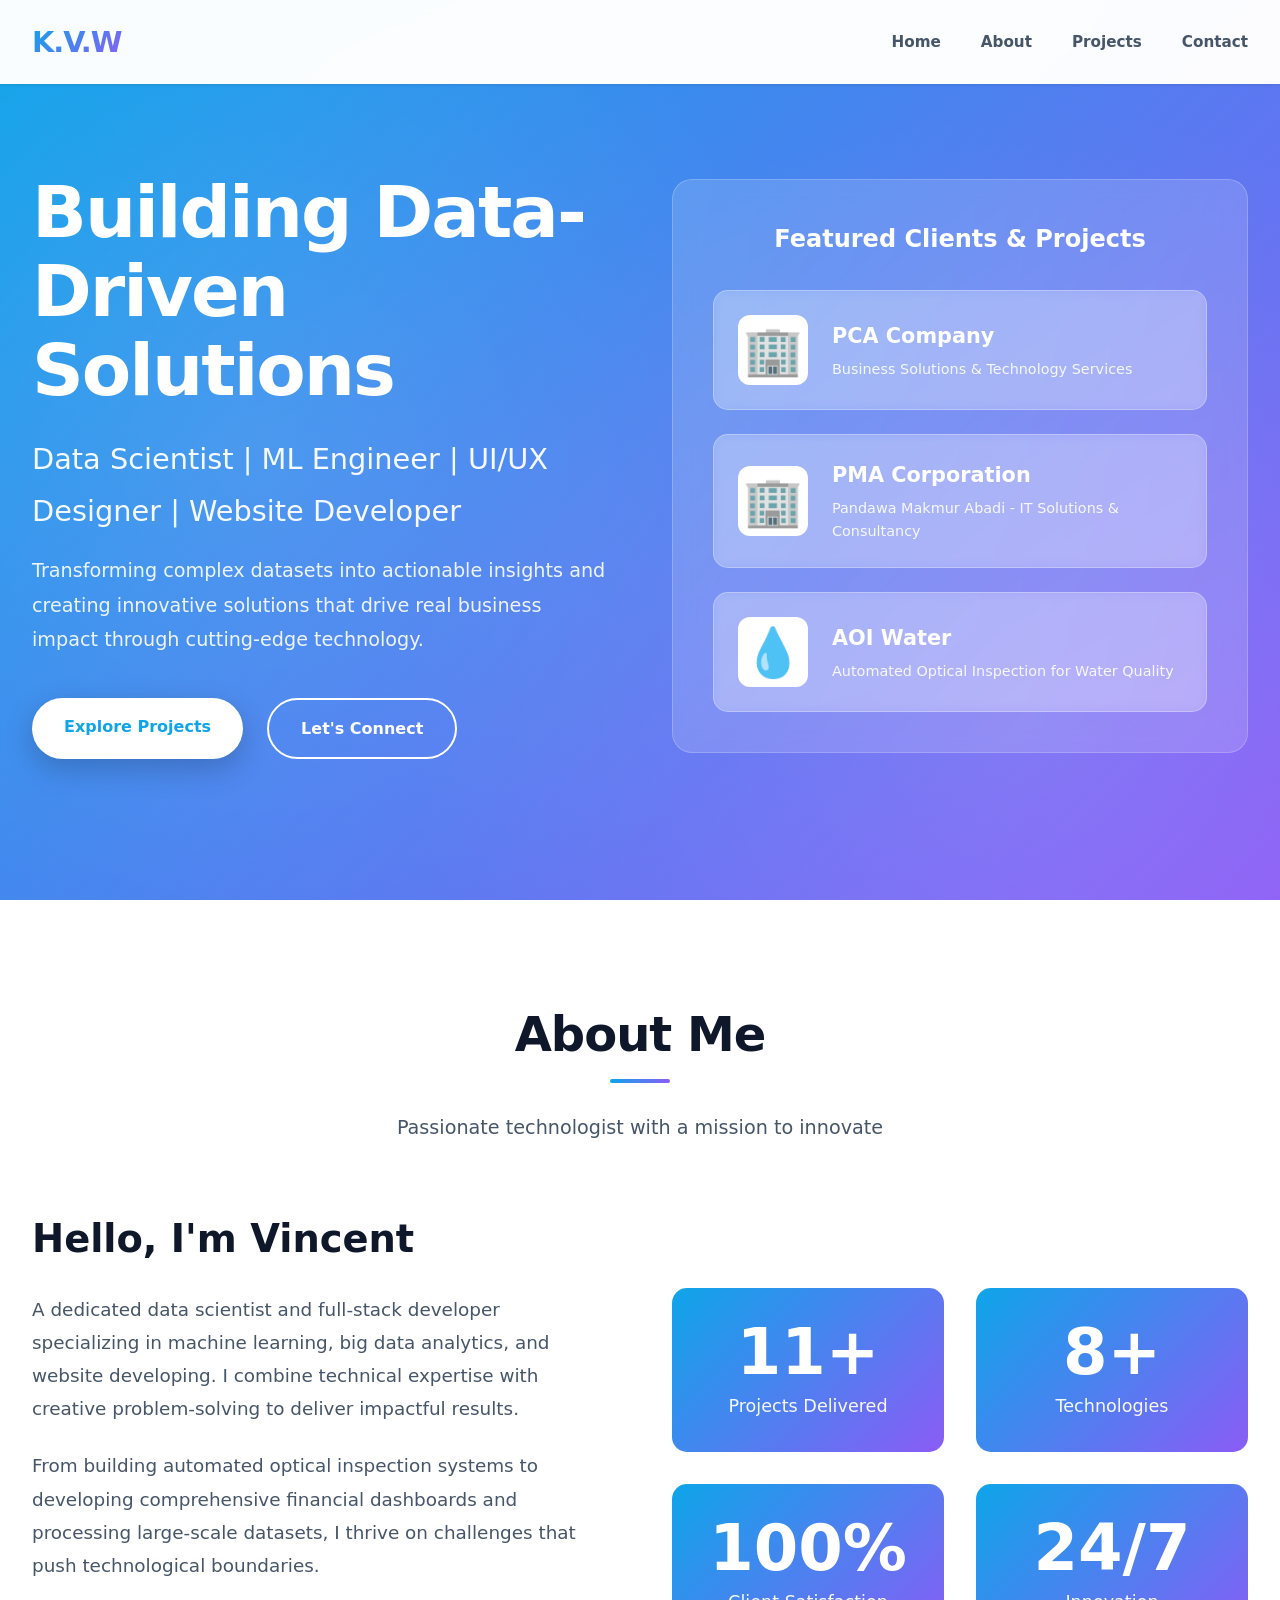
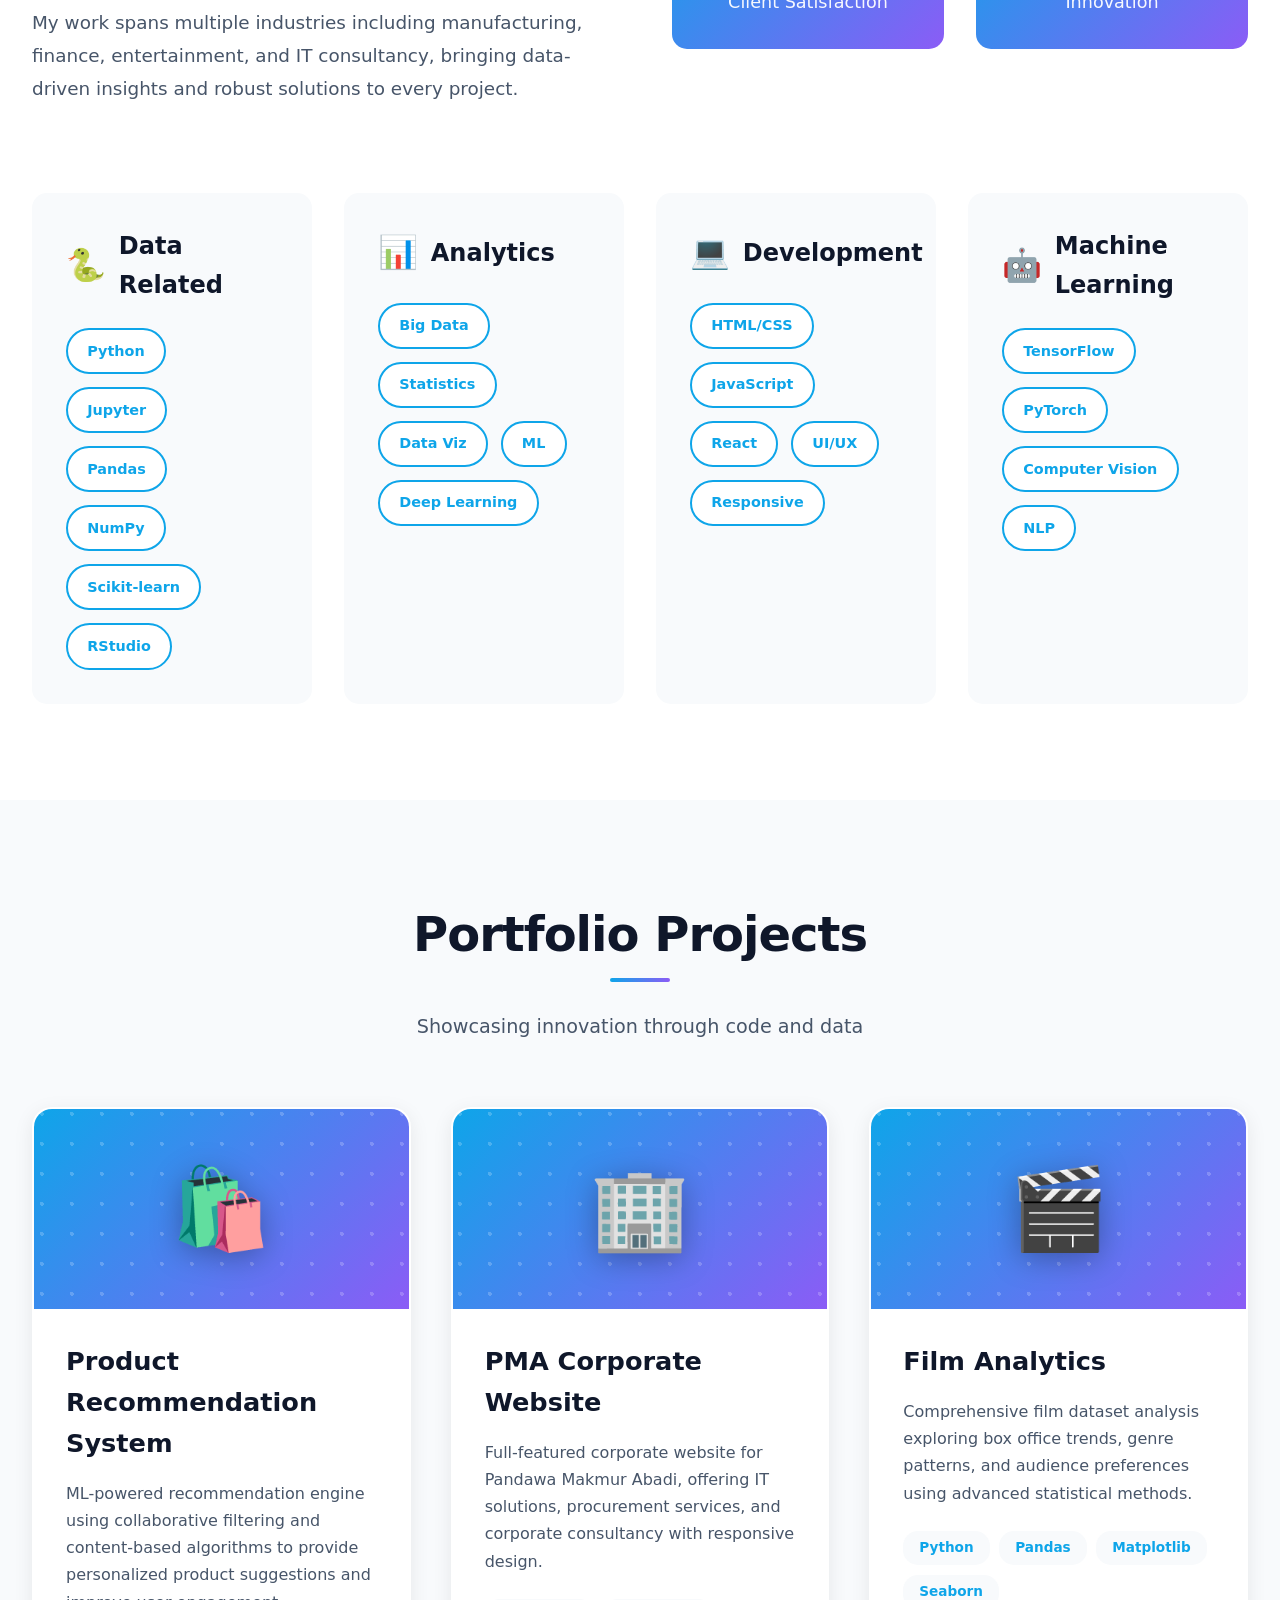
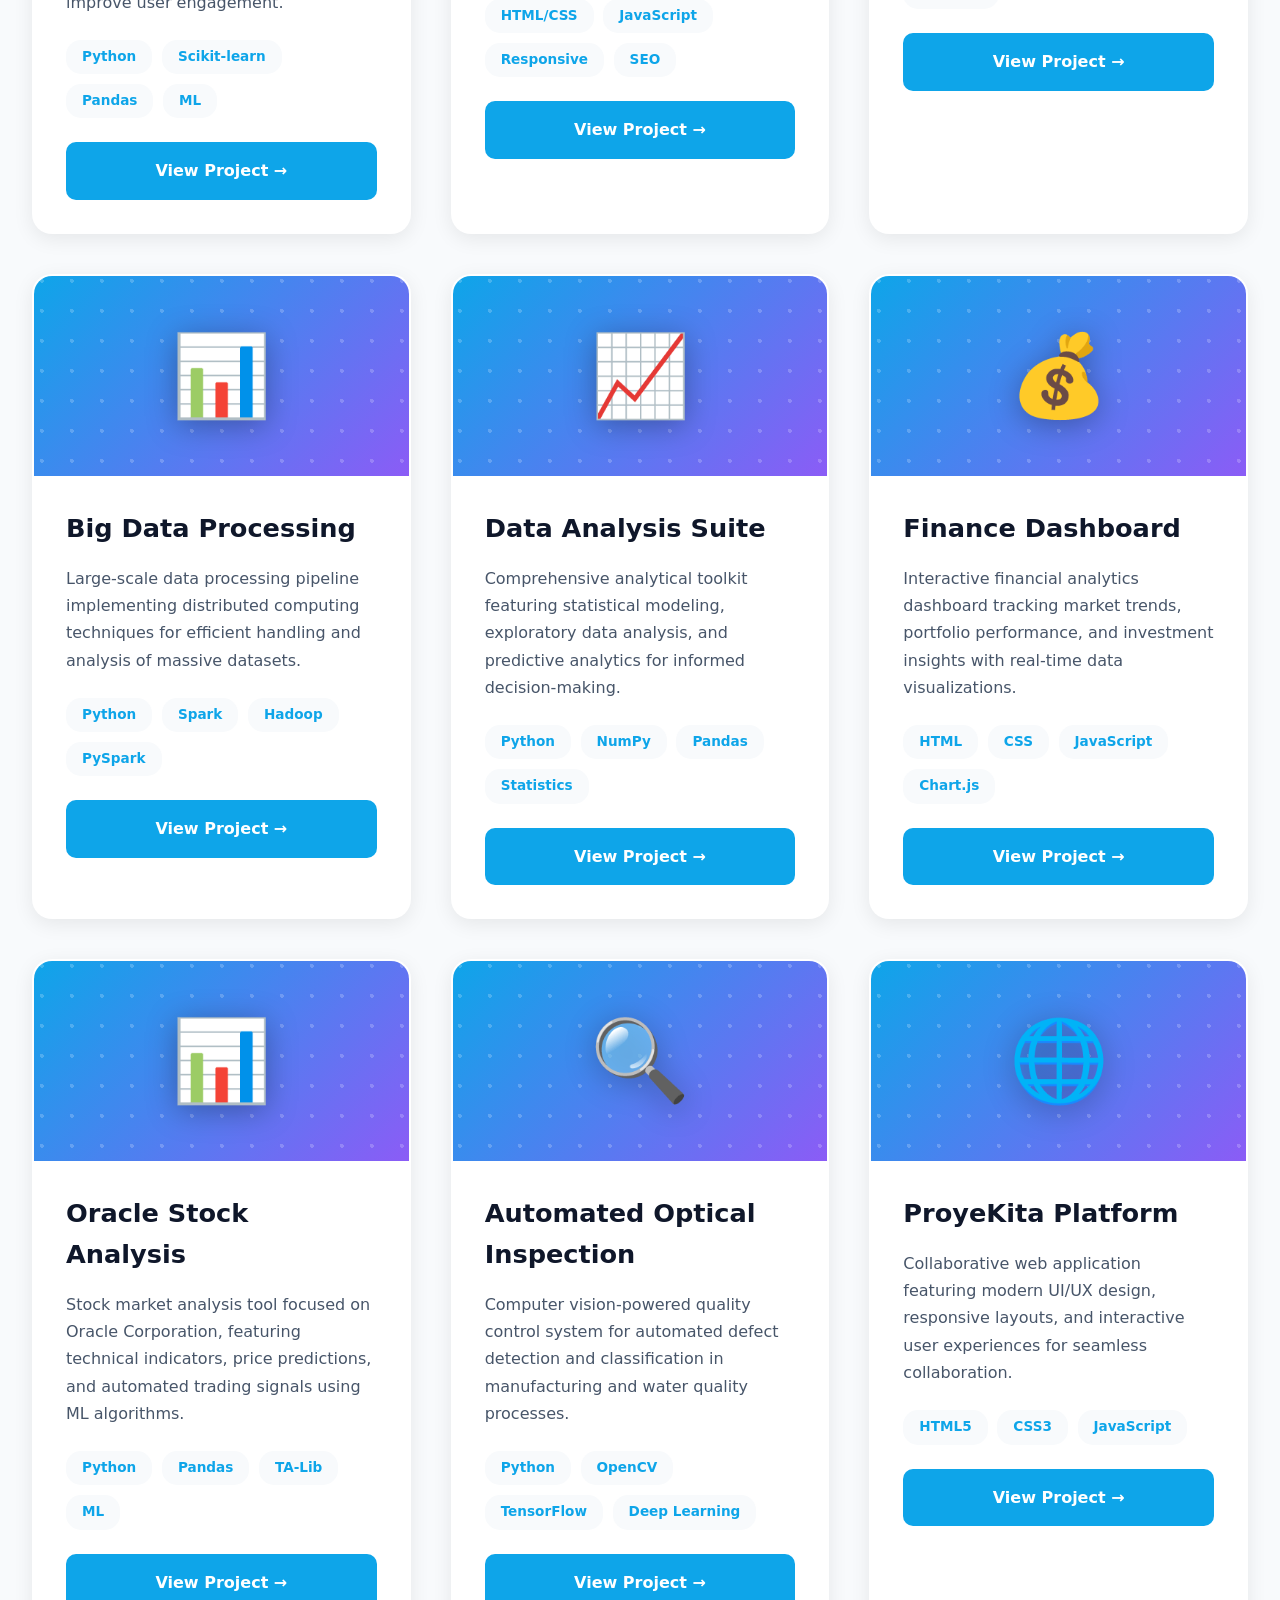
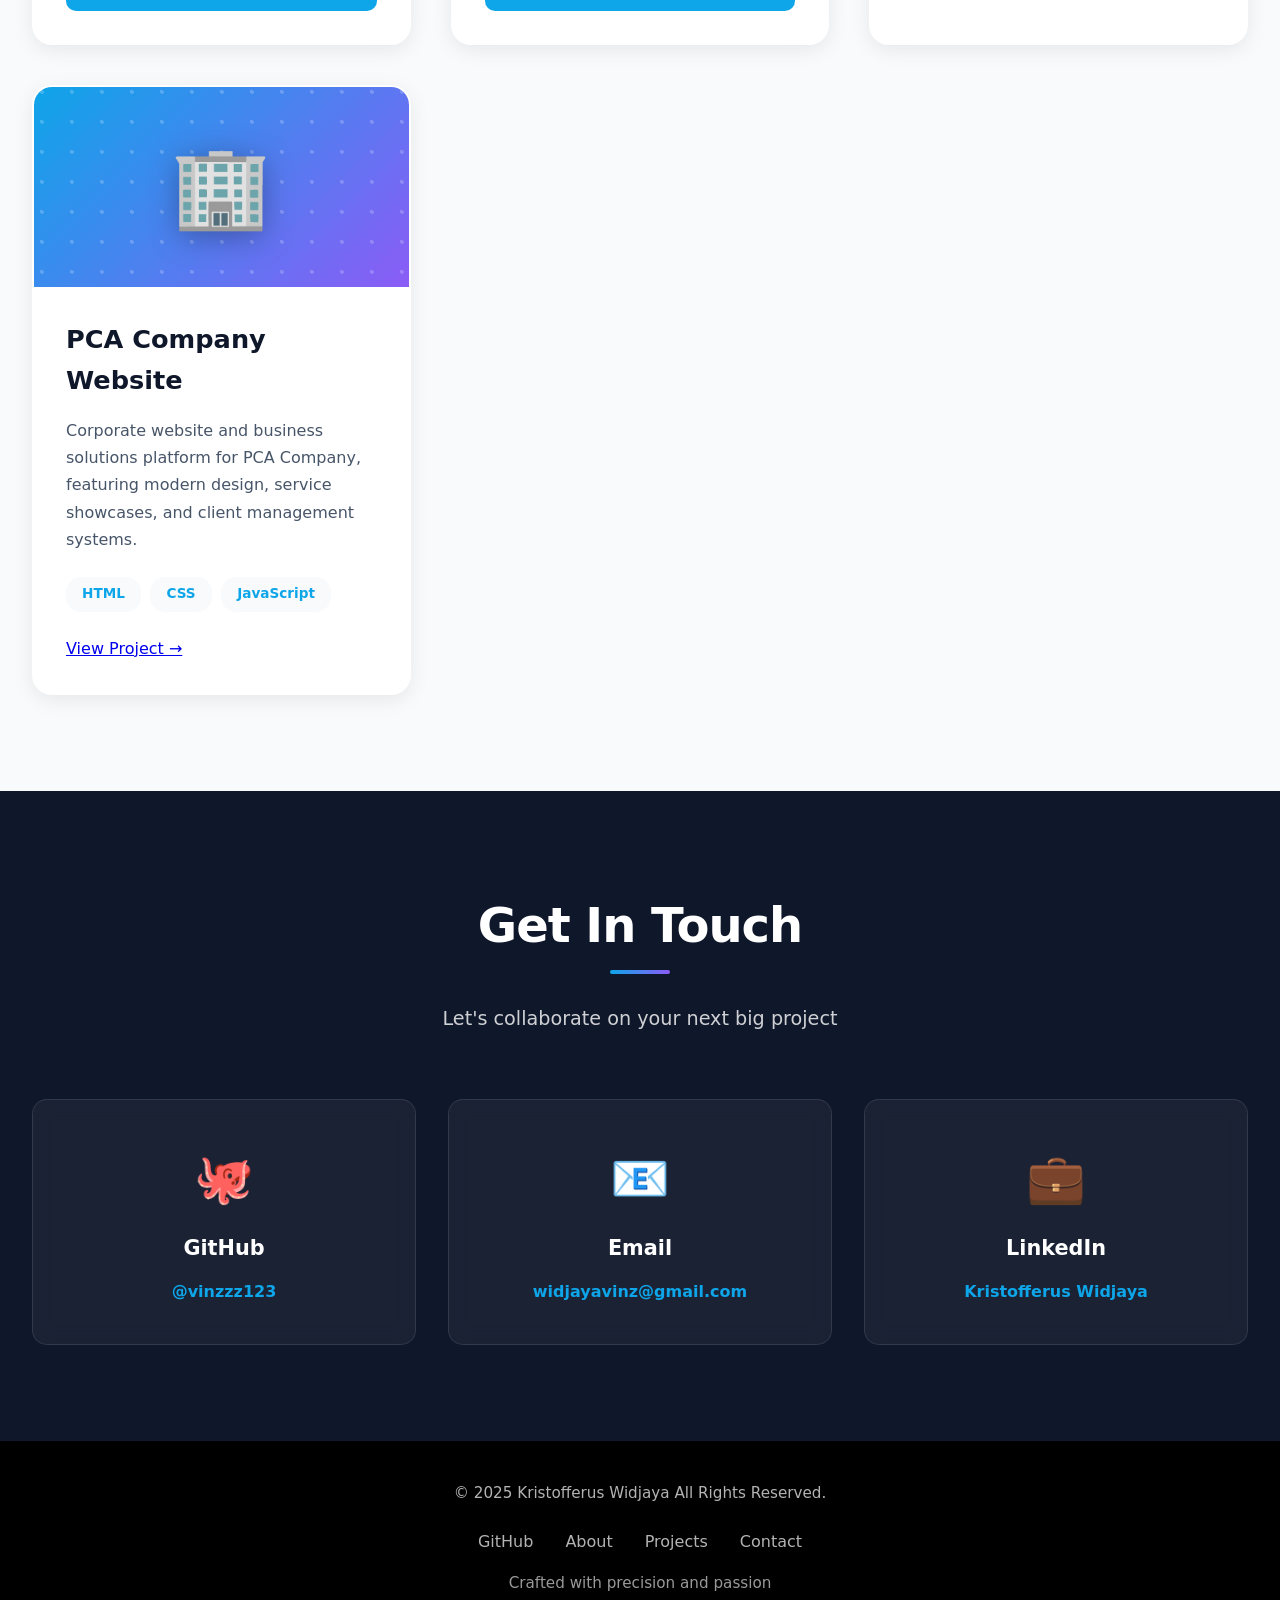
==== commit 986ca9f8: "Update print statement from 'Hello' to 'Goodbye'" ====
--- a/index.html
+++ b/index.html
@@ -3,7 +3,7 @@
 <head>
     <meta charset="UTF-8">
     <meta name="viewport" content="width=device-width, initial-scale=1.0">
-    <title>Vincent - Portfolio</title>
+    <title>Kristofferus Vincentio Widjaya - Portfolio</title>
     <style>
         * {
             margin: 0;
@@ -723,7 +723,7 @@
 <body>
     <header>
         <div class="header-container">
-            <div class="logo">VINCENT</div>
+            <div class="logo">K.V.W</div>
             <nav>
                 <ul class="nav-menu" id="navMenu">
                     <li><a href="#home">Home</a></li>
@@ -744,7 +744,7 @@
         <div class="hero-content">
             <div class="hero-text">
                 <h1>Building Data-Driven Solutions</h1>
-                <p class="subtitle">Data Scientist | ML Engineer</p>
+                <p class="subtitle">Data Scientist | ML Engineer | UI/UX Designer | Website Developer</p>
                 <p>
                     Transforming complex datasets into actionable insights and creating 
                     innovative solutions that drive real business impact through cutting-edge technology.
@@ -796,7 +796,7 @@
                     <h3>Hello, I'm Vincent</h3>
                     <p>
                         A dedicated data scientist and full-stack developer specializing in machine learning, 
-                        big data analytics, and enterprise software solutions. I combine technical expertise 
+                        big data analytics, and website developing. I combine technical expertise 
                         with creative problem-solving to deliver impactful results.
                     </p>
                     <p>
@@ -832,13 +832,14 @@
 
             <div class="skills-container" style="margin-top: 4rem;">
                 <div class="skill-box">
-                    <h4><span class="skill-icon">🐍</span> Data Science</h4>
+                    <h4><span class="skill-icon">🐍</span> Data Related</h4>
                     <div class="skill-tags">
                         <span class="skill-tag">Python</span>
                         <span class="skill-tag">Jupyter</span>
                         <span class="skill-tag">Pandas</span>
                         <span class="skill-tag">NumPy</span>
                         <span class="skill-tag">Scikit-learn</span>
+                        <span class="skill-tag">RStudio</span>
                     </div>
                 </div>
                 <div class="skill-box">
@@ -870,6 +871,7 @@
                         <span class="skill-tag">NLP</span>
                     </div>
                 </div>
+                
             </div>
         </div>
     </section>
@@ -1114,7 +1116,7 @@
 
     <footer>
         <div class="container">
-            <p>&copy; 2025 Vincent. All Rights Reserved.</p>
+            <p>&copy; 2025 Kristofferus Widjaya All Rights Reserved.</p>
             <div class="footer-links">
                 <a href="https://github.com/vinzzz123" target="_blank">GitHub</a>
                 <a href="#about">About</a>
@@ -1188,3 +1190,4 @@
 </body>
 </html>
 
+
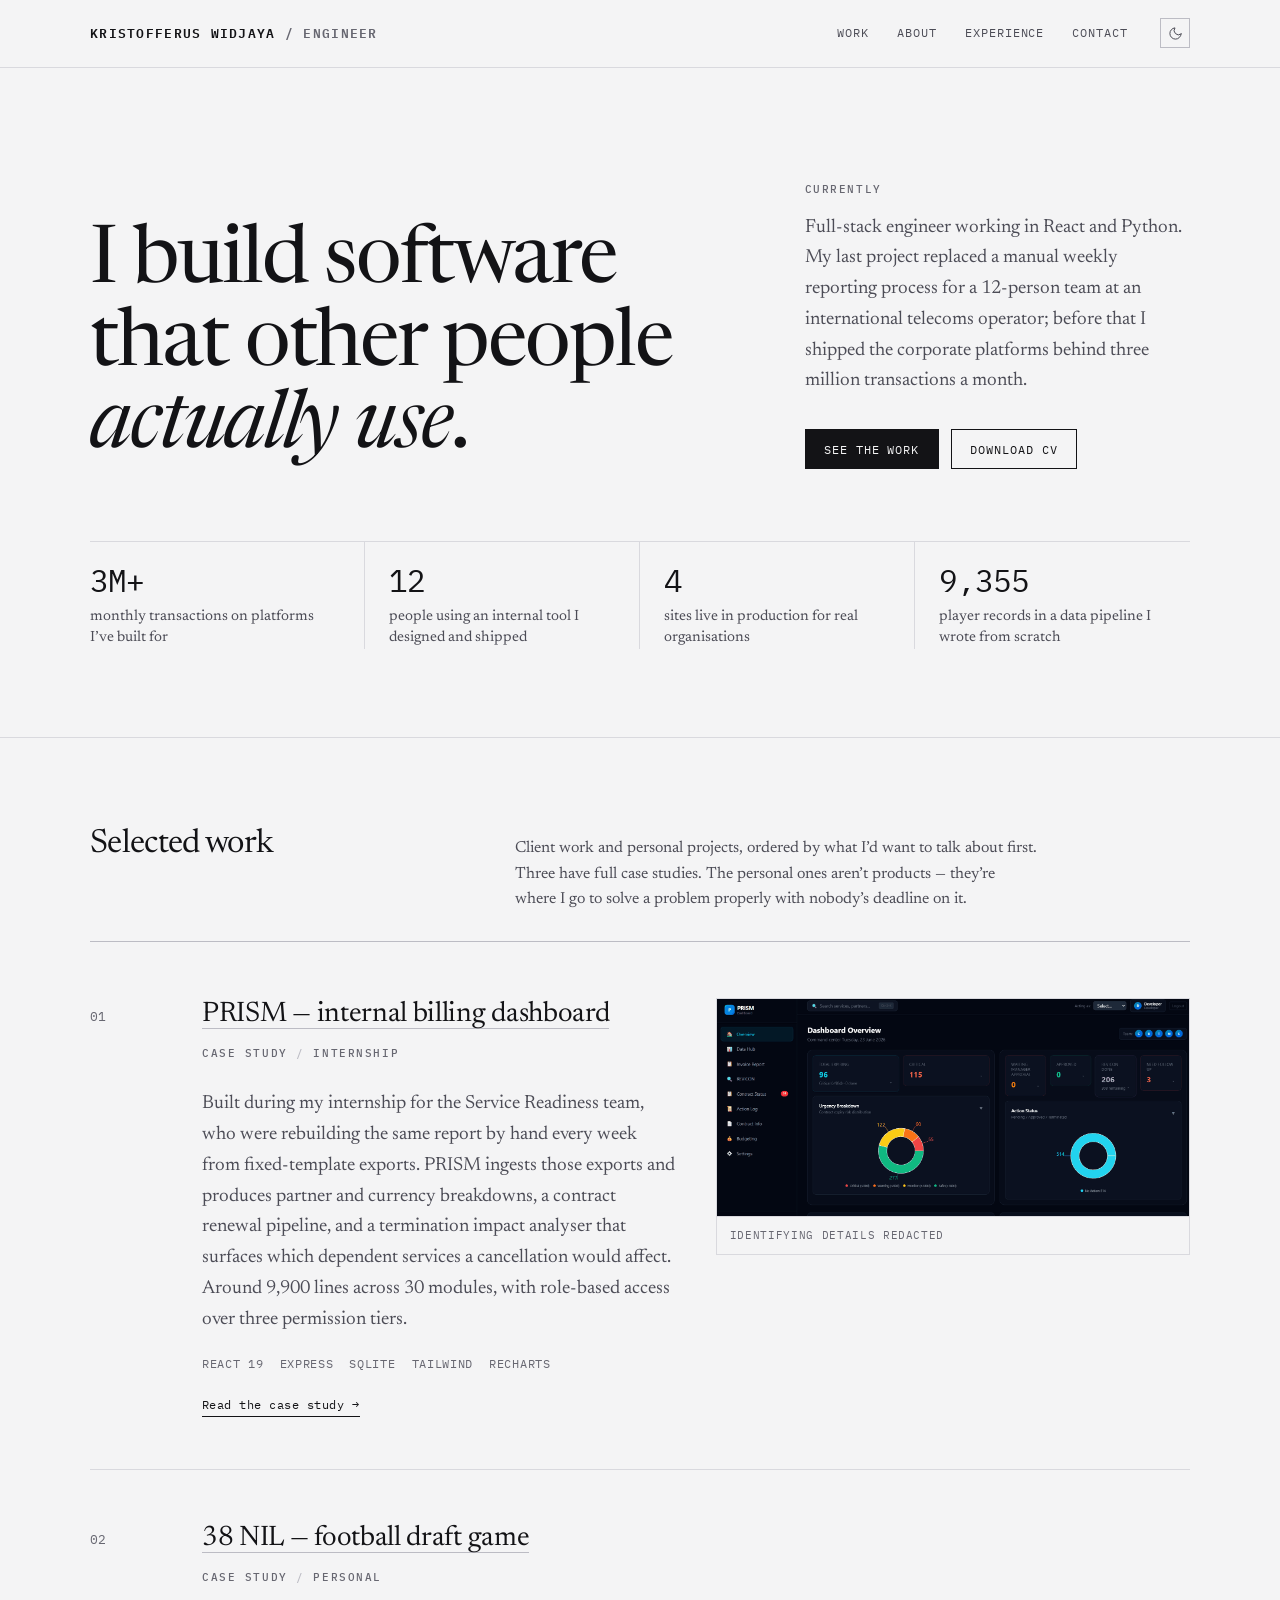
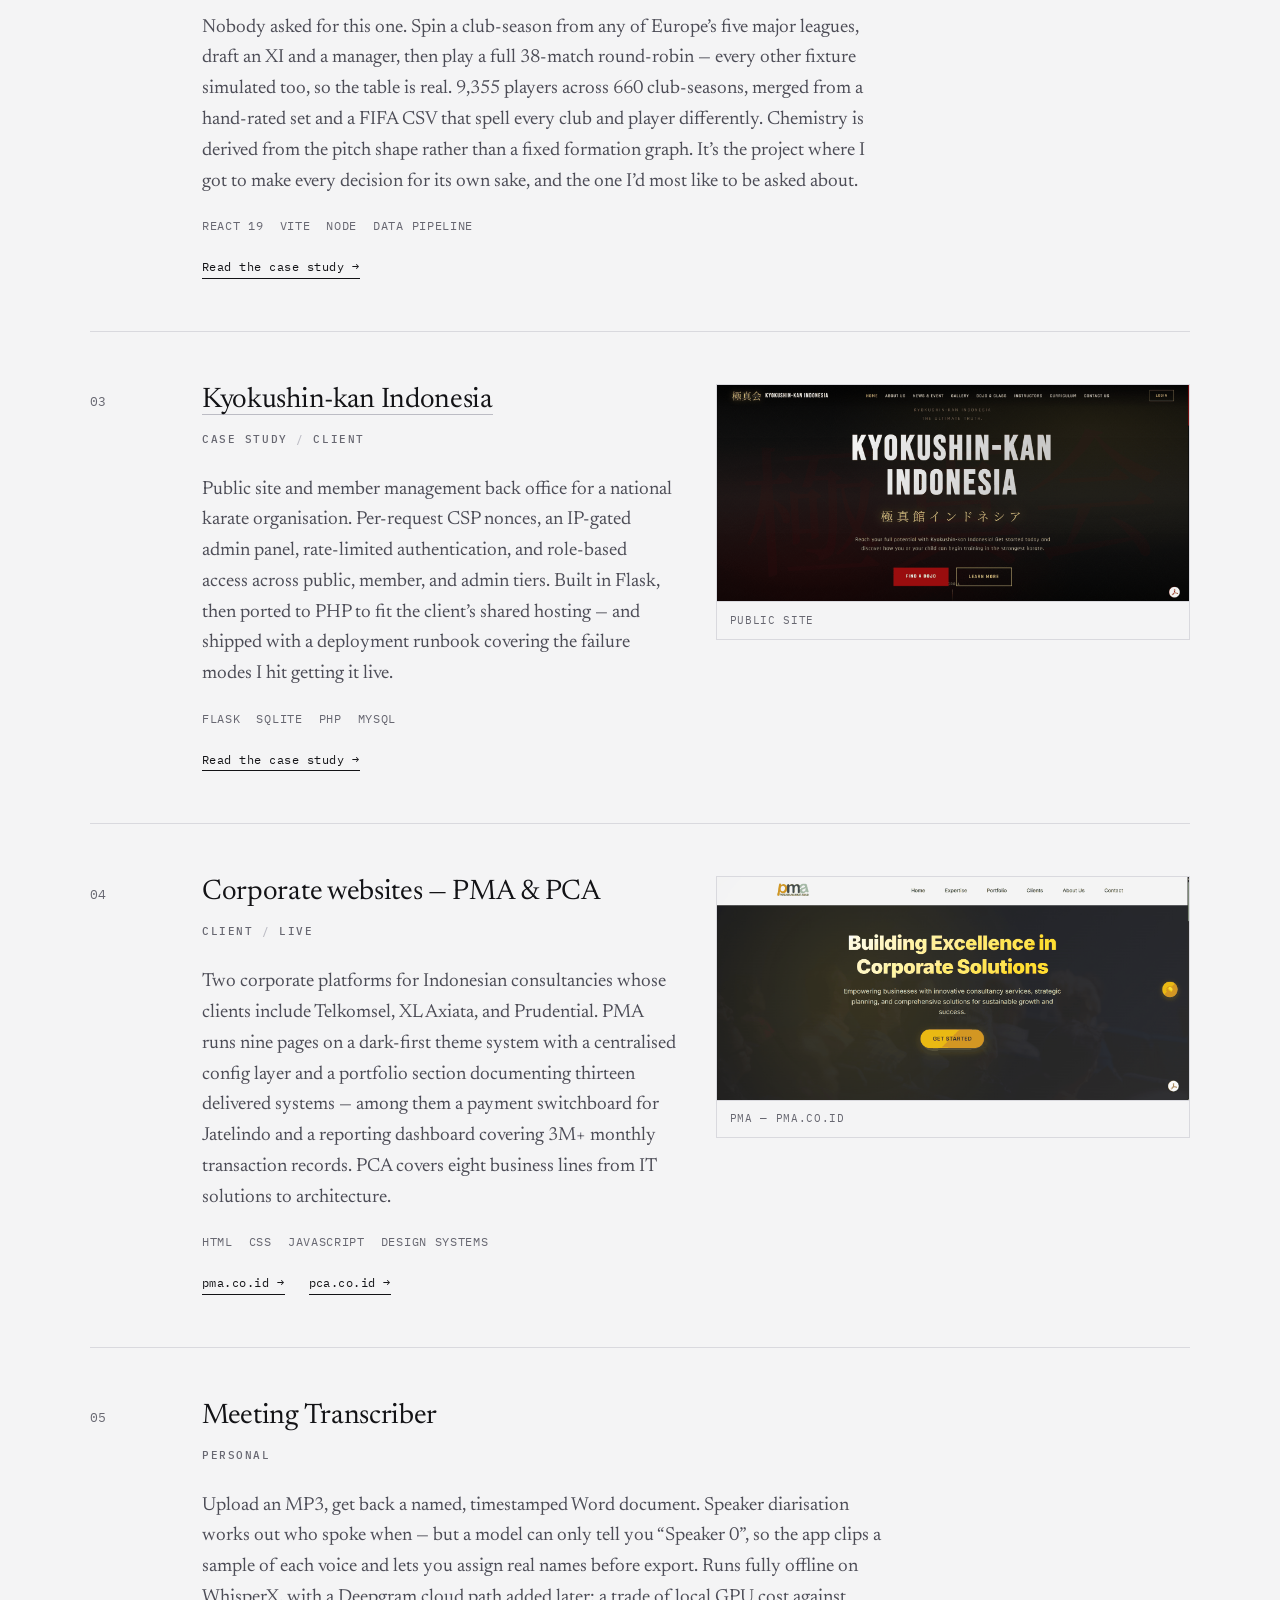
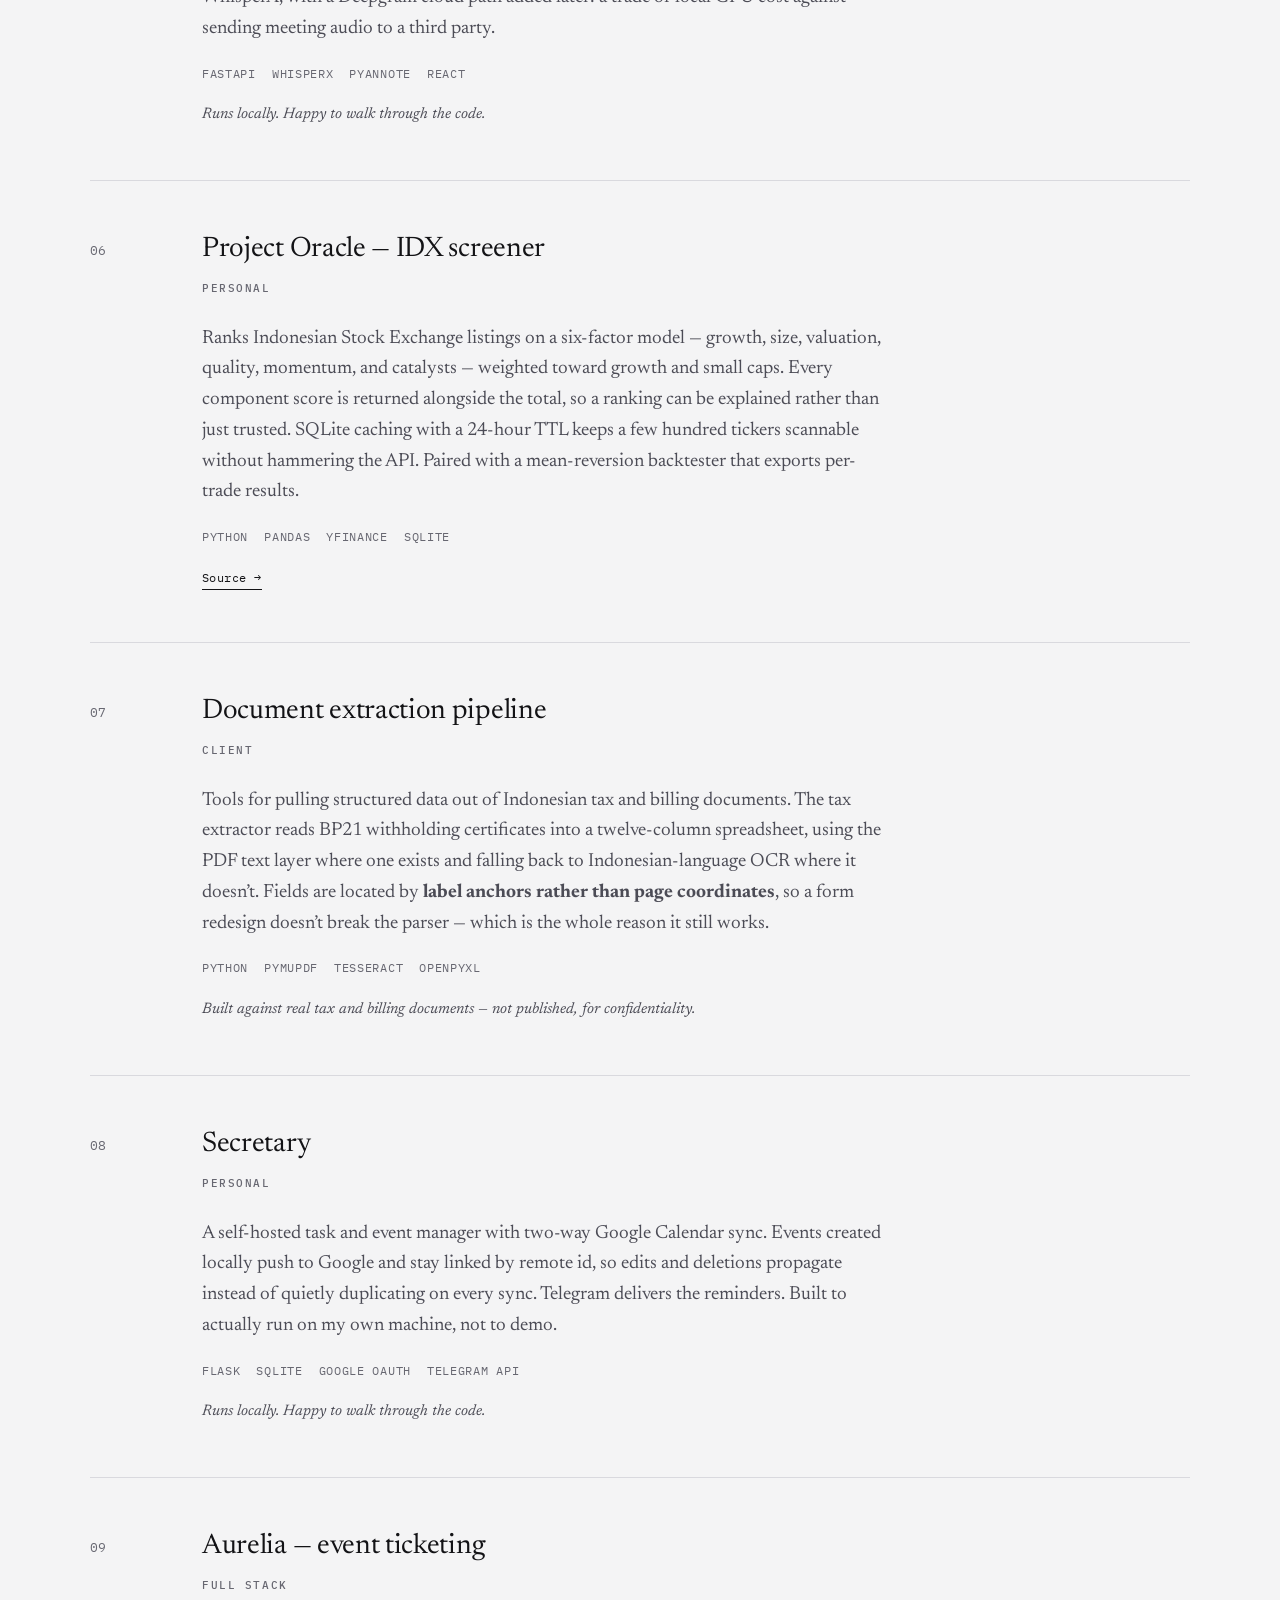
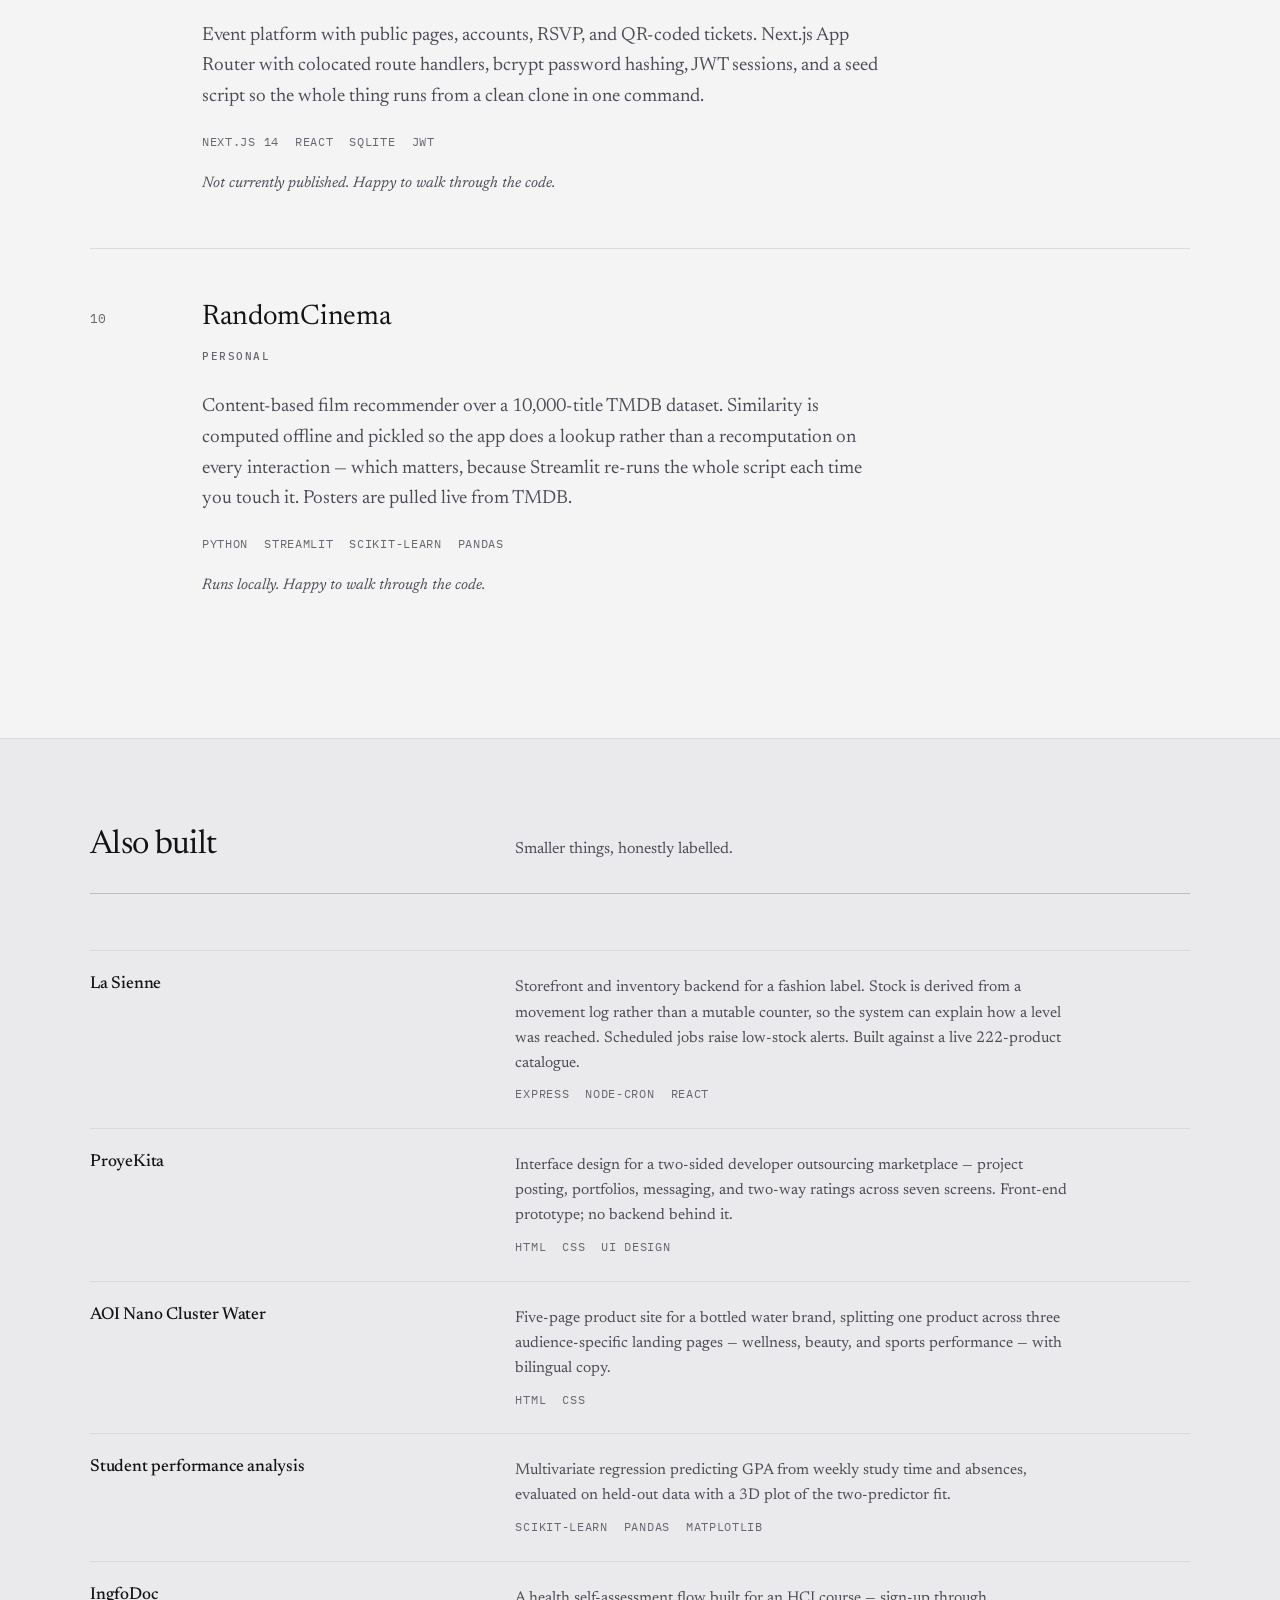
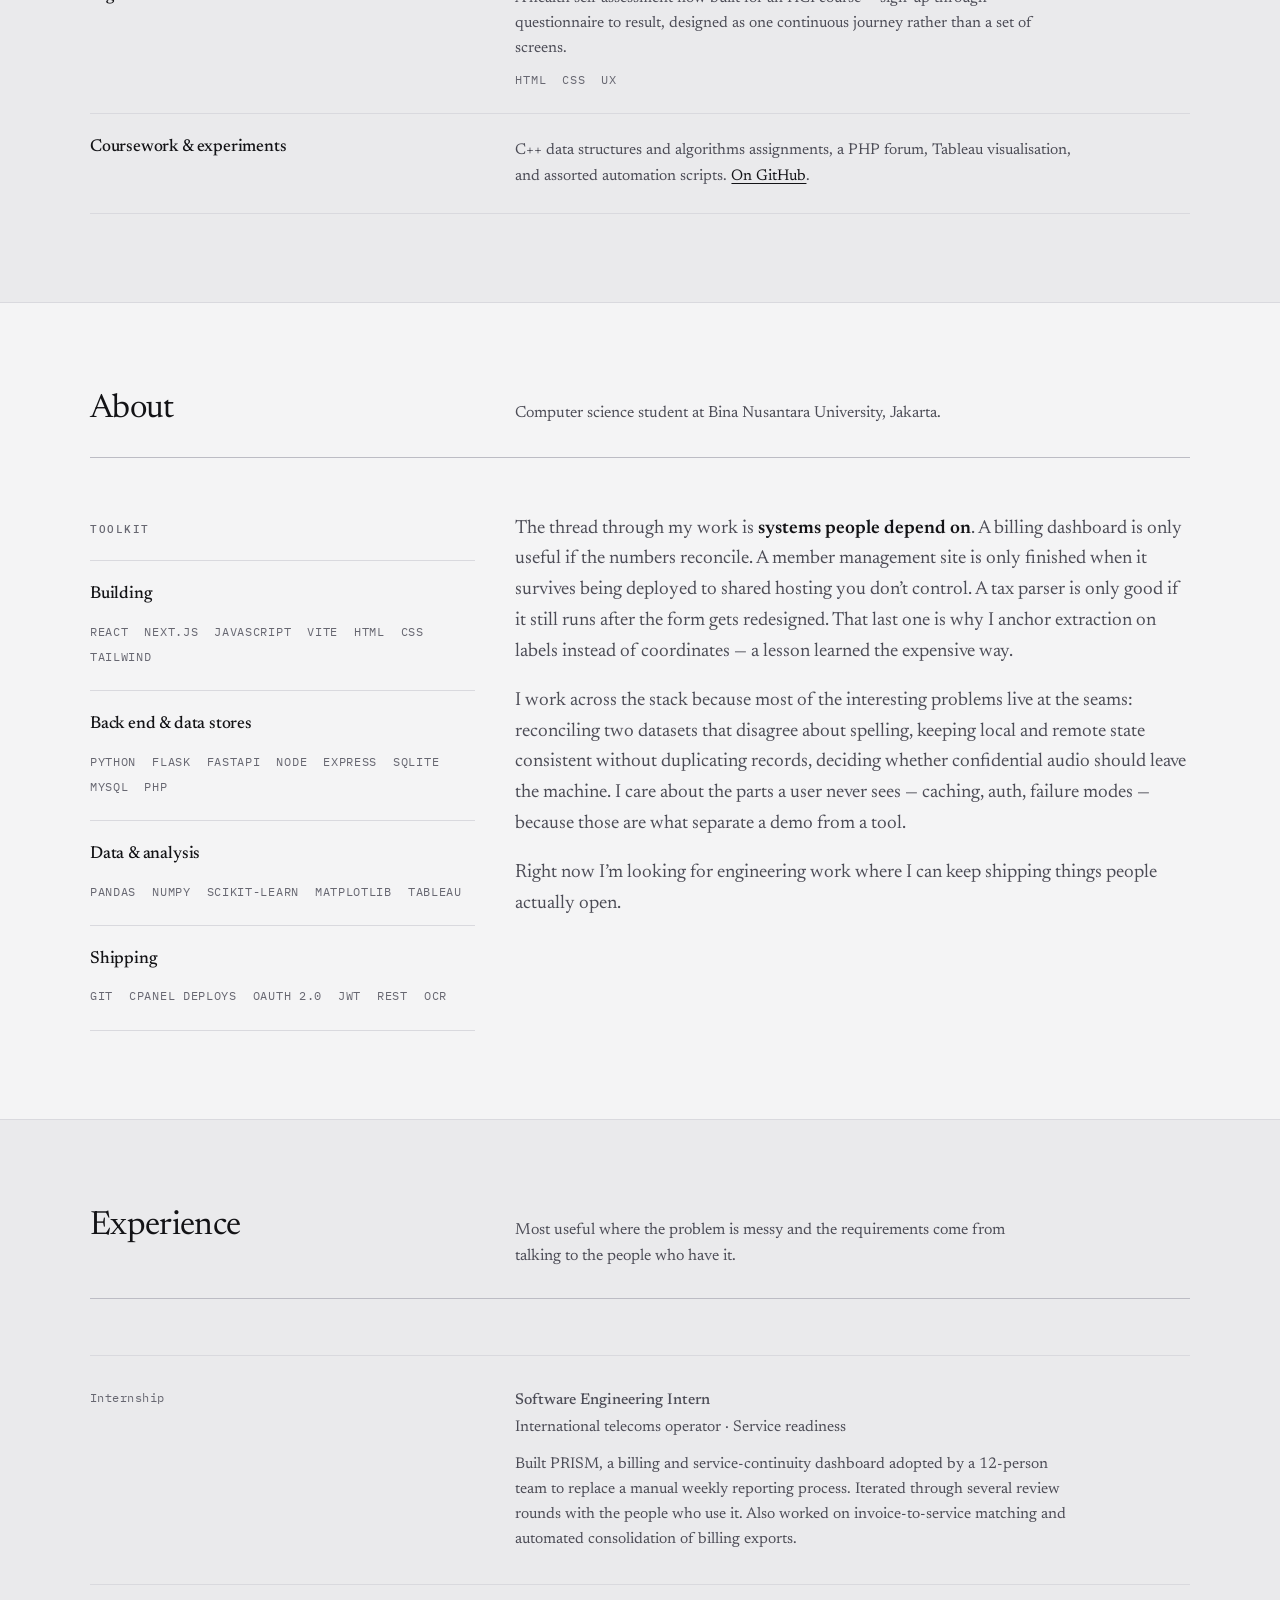
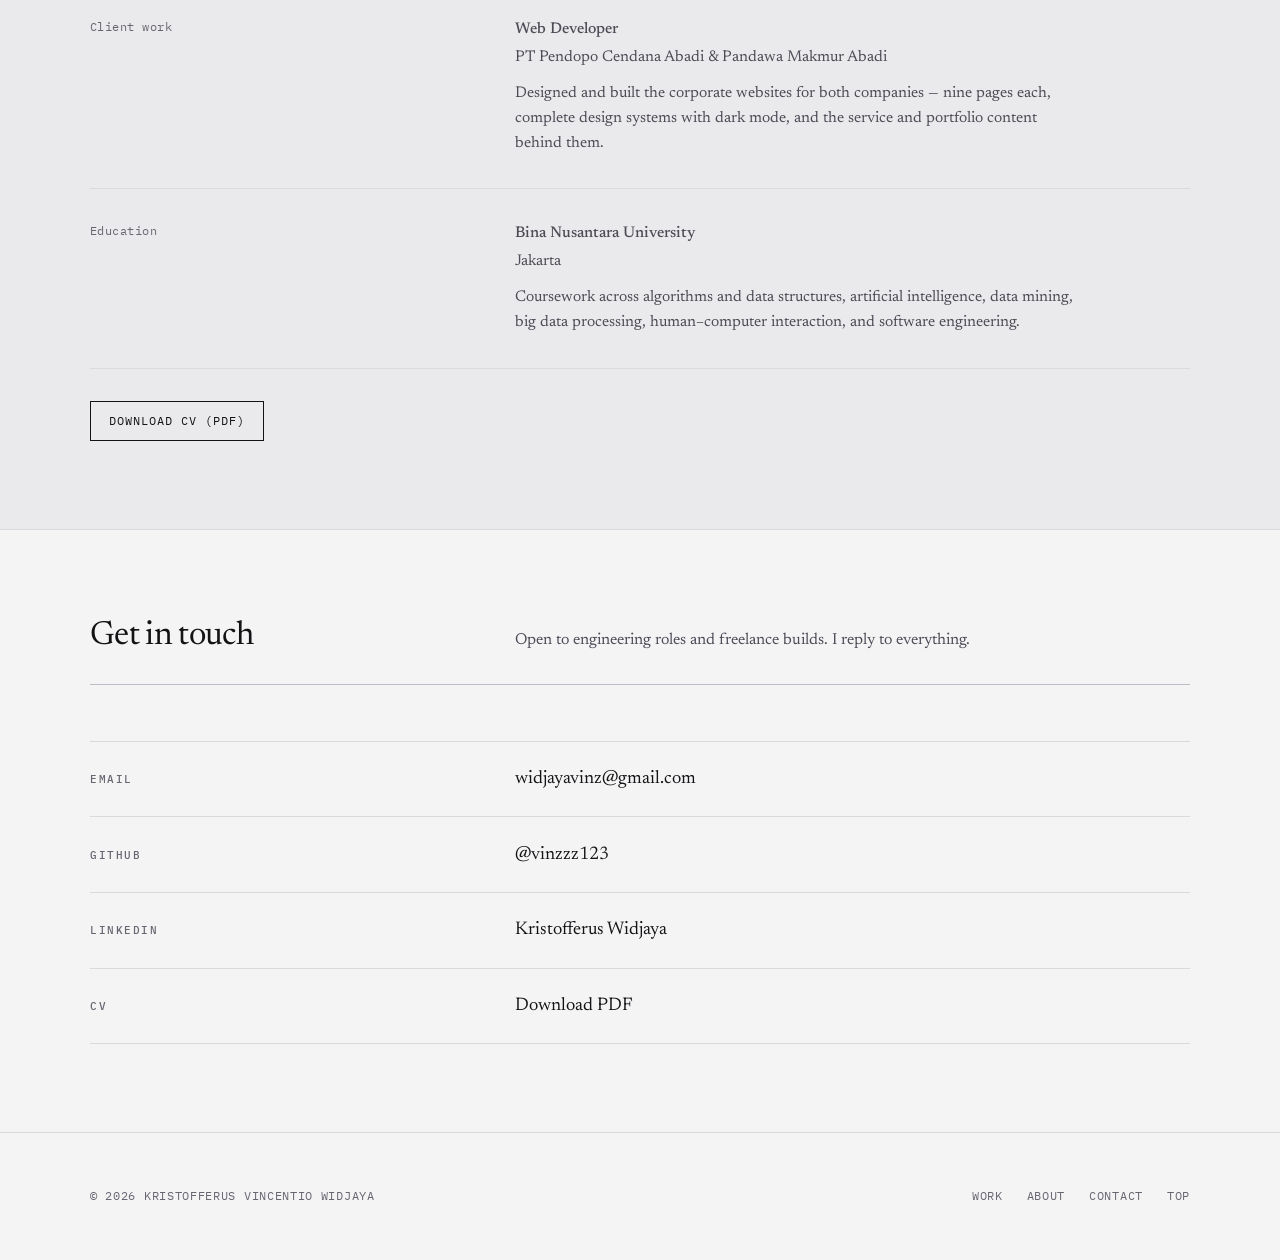
==== commit 555da95a: "Rebuild portfolio as an editorial site Replaces the single-page gradient layout with a typographic o" ====
--- a/index.html
+++ b/index.html
@@ -1,1193 +1,588 @@
-<!DOCTYPE html>
-<html lang="en">
-<head>
-    <meta charset="UTF-8">
-    <meta name="viewport" content="width=device-width, initial-scale=1.0">
-    <title>Kristofferus Vincentio Widjaya - Portfolio</title>
-    <style>
-        * {
-            margin: 0;
-            padding: 0;
-            box-sizing: border-box;
-        }
-
-        :root {
-            --primary: #0ea5e9;
-            --secondary: #8b5cf6;
-            --accent: #f59e0b;
-            --dark: #0f172a;
-            --gray: #475569;
-            --light: #f8fafc;
-            --white: #ffffff;
-        }
-
-        body {
-            font-family: 'Inter', system-ui, -apple-system, sans-serif;
-            color: var(--dark);
-            line-height: 1.6;
-            overflow-x: hidden;
-        }
-
-        html {
-            scroll-behavior: smooth;
-        }
-
-        header {
-            position: fixed;
-            top: 0;
-            width: 100%;
-            background: rgba(255, 255, 255, 0.98);
-            backdrop-filter: blur(10px);
-            z-index: 1000;
-            box-shadow: 0 1px 3px rgba(0,0,0,0.1);
-            transition: all 0.3s ease;
-        }
-
-        .header-container {
-            max-width: 1400px;
-            margin: 0 auto;
-            padding: 1.2rem 2rem;
-            display: flex;
-            justify-content: space-between;
-            align-items: center;
-        }
-
-        .logo {
-            font-size: 1.8rem;
-            font-weight: 800;
-            background: linear-gradient(135deg, var(--primary), var(--secondary));
-            -webkit-background-clip: text;
-            -webkit-text-fill-color: transparent;
-            background-clip: text;
-            letter-spacing: -1px;
-        }
-
-        .nav-menu {
-            display: flex;
-            list-style: none;
-            gap: 2.5rem;
-        }
-
-        .nav-menu a {
-            text-decoration: none;
-            color: var(--gray);
-            font-weight: 600;
-            font-size: 0.95rem;
-            transition: all 0.3s;
-            position: relative;
-        }
-
-        .nav-menu a:hover {
-            color: var(--primary);
-        }
-
-        .nav-menu a::before {
-            content: '';
-            position: absolute;
-            bottom: -5px;
-            left: 50%;
-            width: 0;
-            height: 2px;
-            background: var(--primary);
-            transition: all 0.3s;
-            transform: translateX(-50%);
-        }
-
-        .nav-menu a:hover::before {
-            width: 100%;
-        }
-
-        .mobile-toggle {
-            display: none;
-            flex-direction: column;
-            gap: 4px;
-            cursor: pointer;
-        }
-
-        .mobile-toggle span {
-            width: 25px;
-            height: 3px;
-            background: var(--dark);
-            border-radius: 3px;
-            transition: all 0.3s;
-        }
-
-        .hero {
-            min-height: 100vh;
-            display: flex;
-            align-items: center;
-            justify-content: center;
-            background: linear-gradient(135deg, #0ea5e9 0%, #8b5cf6 100%);
-            padding: 8rem 2rem 6rem;
-            position: relative;
-            overflow: hidden;
-            isolation: isolate;
-        }
-
-        .hero::before {
-            content: '';
-            position: absolute;
-            top: 0;
-            left: 0;
-            right: 0;
-            bottom: 0;
-            background: 
-                radial-gradient(circle at 20% 50%, rgba(255,255,255,0.1) 0%, transparent 50%),
-                radial-gradient(circle at 80% 80%, rgba(255,255,255,0.1) 0%, transparent 50%);
-        }
-
-        .hero-content {
-            max-width: 1400px;
-            width: 100%;
-            position: relative;
-            z-index: 1;
-            display: grid;
-            grid-template-columns: 1fr 1fr;
-            gap: 4rem;
-            align-items: center;
-        }
-
-        .hero-text h1 {
-            font-size: clamp(2.5rem, 6vw, 4.5rem);
-            color: var(--white);
-            margin-bottom: 1.5rem;
-            font-weight: 900;
-            line-height: 1.1;
-            letter-spacing: -2px;
-        }
-
-        .hero-text .subtitle {
-            font-size: clamp(1.2rem, 3vw, 1.8rem);
-            color: rgba(255,255,255,0.95);
-            margin-bottom: 1rem;
-            font-weight: 300;
-        }
-
-        .hero-text p {
-            font-size: clamp(1rem, 2vw, 1.2rem);
-            color: rgba(255,255,255,0.9);
-            margin-bottom: 2.5rem;
-            line-height: 1.8;
-        }
-
-        .hero-buttons {
-            display: flex;
-            gap: 1.5rem;
-            flex-wrap: wrap;
-        }
-
-        .btn {
-            padding: 1rem 2rem;
-            border-radius: 50px;
-            text-decoration: none;
-            font-weight: 600;
-            transition: all 0.3s;
-            display: inline-block;
-            border: none;
-            cursor: pointer;
-            font-size: 1rem;
-        }
-
-        .btn-primary {
-            background: var(--white);
-            color: var(--primary);
-            box-shadow: 0 10px 30px rgba(0,0,0,0.2);
-        }
-
-        .btn-primary:hover {
-            transform: translateY(-3px);
-            box-shadow: 0 15px 40px rgba(0,0,0,0.3);
-        }
-
-        .btn-outline {
-            background: transparent;
-            color: var(--white);
-            border: 2px solid var(--white);
-        }
-
-        .btn-outline:hover {
-            background: var(--white);
-            color: var(--primary);
-        }
-
-        .hero-clients {
-            background: rgba(255,255,255,0.15);
-            backdrop-filter: blur(10px);
-            border-radius: 20px;
-            padding: 2.5rem;
-            border: 1px solid rgba(255,255,255,0.2);
-        }
-
-        .hero-clients h3 {
-            color: var(--white);
-            font-size: 1.5rem;
-            margin-bottom: 2rem;
-            text-align: center;
-            font-weight: 700;
-        }
-
-        .top-clients-grid {
-            display: grid;
-            grid-template-columns: 1fr;
-            gap: 1.5rem;
-        }
-
-        .top-client-card {
-            background: rgba(255,255,255,0.2);
-            backdrop-filter: blur(5px);
-            padding: 1.5rem;
-            border-radius: 15px;
-            border: 1px solid rgba(255,255,255,0.3);
-            transition: all 0.3s;
-            display: flex;
-            align-items: center;
-            gap: 1.5rem;
-        }
-
-        .top-client-card:hover {
-            background: rgba(255,255,255,0.3);
-            transform: translateX(10px);
-        }
-
-        .top-client-icon {
-            font-size: 3rem;
-            width: 70px;
-            height: 70px;
-            display: flex;
-            align-items: center;
-            justify-content: center;
-            background: var(--white);
-            border-radius: 12px;
-            flex-shrink: 0;
-        }
-
-        .top-client-info h4 {
-            color: var(--white);
-            font-size: 1.3rem;
-            margin-bottom: 0.3rem;
-            font-weight: 700;
-        }
-
-        .top-client-info p {
-            color: rgba(255,255,255,0.9);
-            font-size: 0.9rem;
-            margin: 0;
-        }
-
-        section {
-            padding: 6rem 2rem;
-            position: relative;
-            isolation: isolate;
-        }
-
-        .container {
-            max-width: 1400px;
-            margin: 0 auto;
-        }
-
-        .section-header {
-            text-align: center;
-            margin-bottom: 4rem;
-            position: relative;
-        }
-
-        .section-title {
-            font-size: clamp(2rem, 4vw, 3rem);
-            font-weight: 800;
-            color: var(--dark);
-            margin-bottom: 1rem;
-            position: relative;
-            display: inline-block;
-            letter-spacing: -1px;
-        }
-
-        .section-title::after {
-            content: '';
-            position: absolute;
-            bottom: -10px;
-            left: 50%;
-            transform: translateX(-50%);
-            width: 60px;
-            height: 4px;
-            background: linear-gradient(90deg, var(--primary), var(--secondary));
-            border-radius: 2px;
-        }
-
-        .section-subtitle {
-            font-size: clamp(1rem, 2vw, 1.2rem);
-            color: var(--gray);
-            margin-top: 1.5rem;
-        }
-
-        .about {
-            background: var(--white);
-        }
-
-        .about-grid {
-            display: grid;
-            grid-template-columns: 1fr 1fr;
-            gap: 4rem;
-            align-items: center;
-        }
-
-        .about-text h3 {
-            font-size: clamp(1.8rem, 3vw, 2.5rem);
-            margin-bottom: 1.5rem;
-            font-weight: 700;
-            color: var(--dark);
-        }
-
-        .about-text p {
-            font-size: clamp(1rem, 2vw, 1.15rem);
-            line-height: 1.8;
-            color: var(--gray);
-            margin-bottom: 1.5rem;
-        }
-
-        .stats {
-            display: grid;
-            grid-template-columns: repeat(2, 1fr);
-            gap: 2rem;
-        }
-
-        .stat-item {
-            background: linear-gradient(135deg, var(--primary), var(--secondary));
-            padding: 2rem;
-            border-radius: 15px;
-            text-align: center;
-            color: var(--white);
-            transition: transform 0.3s;
-        }
-
-        .stat-item:hover {
-            transform: translateY(-10px);
-        }
-
-        .stat-number {
-            font-size: clamp(2.5rem, 5vw, 4rem);
-            font-weight: 800;
-            line-height: 1;
-            margin-bottom: 0.5rem;
-        }
-
-        .stat-label {
-            font-size: clamp(0.9rem, 2vw, 1.1rem);
-            opacity: 0.95;
-        }
-
-        .skills-container {
-            display: grid;
-            grid-template-columns: repeat(auto-fit, minmax(280px, 1fr));
-            gap: 2rem;
-        }
-
-        .skill-box {
-            background: var(--light);
-            padding: 2rem;
-            border-radius: 15px;
-            border: 2px solid transparent;
-            transition: all 0.3s;
-        }
-
-        .skill-box:hover {
-            border-color: var(--primary);
-            transform: translateY(-5px);
-            box-shadow: 0 10px 30px rgba(0,0,0,0.1);
-        }
-
-        .skill-box h4 {
-            font-size: 1.5rem;
-            margin-bottom: 1.5rem;
-            color: var(--dark);
-            display: flex;
-            align-items: center;
-            gap: 0.8rem;
-        }
-
-        .skill-icon {
-            font-size: 2rem;
-        }
-
-        .skill-tags {
-            display: flex;
-            flex-wrap: wrap;
-            gap: 0.8rem;
-        }
-
-        .skill-tag {
-            padding: 0.6rem 1.2rem;
-            background: var(--white);
-            border: 2px solid var(--primary);
-            color: var(--primary);
-            border-radius: 25px;
-            font-size: 0.9rem;
-            font-weight: 600;
-            transition: all 0.3s;
-        }
-
-        .skill-tag:hover {
-            background: var(--primary);
-            color: var(--white);
-        }
-
-        .projects {
-            background: var(--light);
-        }
-
-        .projects-grid {
-            display: grid;
-            grid-template-columns: repeat(auto-fill, minmax(350px, 1fr));
-            gap: 2.5rem;
-        }
-
-        .project-card {
-            background: var(--white);
-            border-radius: 20px;
-            overflow: hidden;
-            box-shadow: 0 5px 20px rgba(0,0,0,0.08);
-            transition: all 0.4s;
-            border: 2px solid transparent;
-        }
-
-        .project-card:hover {
-            transform: translateY(-10px);
-            box-shadow: 0 20px 40px rgba(0,0,0,0.15);
-            border-color: var(--primary);
-        }
-
-        .project-banner {
-            height: 200px;
-            background: linear-gradient(135deg, var(--primary), var(--secondary));
-            display: flex;
-            align-items: center;
-            justify-content: center;
-            position: relative;
-            overflow: hidden;
-        }
-
-        .project-banner::before {
-            content: '';
-            position: absolute;
-            width: 200%;
-            height: 200%;
-            background: radial-gradient(circle, rgba(255,255,255,0.2) 10%, transparent 10%);
-            background-size: 30px 30px;
-            animation: float 20s linear infinite;
-        }
-
-        @keyframes float {
-            to { transform: translate(30px, 30px); }
-        }
-
-        .project-emoji {
-            font-size: 5rem;
-            position: relative;
-            z-index: 1;
-            filter: drop-shadow(0 5px 15px rgba(0,0,0,0.3));
-        }
-
-        .project-body {
-            padding: 2rem;
-        }
-
-        .project-body h3 {
-            font-size: 1.6rem;
-            margin-bottom: 1rem;
-            color: var(--dark);
-            font-weight: 700;
-        }
-
-        .project-body p {
-            color: var(--gray);
-            line-height: 1.7;
-            margin-bottom: 1.5rem;
-            font-size: 1rem;
-        }
-
-        .project-tech {
-            display: flex;
-            flex-wrap: wrap;
-            gap: 0.6rem;
-            margin-bottom: 1.5rem;
-        }
-
-        .tech-tag {
-            padding: 0.4rem 1rem;
-            background: var(--light);
-            color: var(--primary);
-            border-radius: 15px;
-            font-size: 0.85rem;
-            font-weight: 600;
-        }
-
-        .project-link {
-            display: block;
-            text-align: center;
-            padding: 1rem;
-            background: var(--primary);
-            color: var(--white);
-            text-decoration: none;
-            border-radius: 10px;
-            font-weight: 600;
-            transition: all 0.3s;
-        }
-
-        .project-link:hover {
-            background: var(--secondary);
-            transform: scale(1.02);
-        }
-
-        .contact {
-            background: var(--dark);
-            color: var(--white);
-        }
-
-        .contact .section-title {
-            color: var(--white);
-        }
-
-        .contact .section-subtitle {
-            color: rgba(255,255,255,0.8);
-        }
-
-        .contact-grid {
-            display: grid;
-            grid-template-columns: repeat(auto-fit, minmax(250px, 1fr));
-            gap: 2rem;
-            margin-top: 3rem;
-        }
-
-        .contact-card {
-            background: rgba(255,255,255,0.05);
-            backdrop-filter: blur(10px);
-            padding: 2.5rem 2rem;
-            border-radius: 15px;
-            text-align: center;
-            border: 1px solid rgba(255,255,255,0.1);
-            transition: all 0.3s;
-        }
-
-        .contact-card:hover {
-            background: rgba(255,255,255,0.1);
-            transform: translateY(-10px);
-            border-color: var(--primary);
-        }
-
-        .contact-icon {
-            font-size: 3rem;
-            margin-bottom: 1rem;
-        }
-
-        .contact-card h4 {
-            font-size: 1.3rem;
-            margin-bottom: 0.8rem;
-        }
-
-        .contact-card a {
-            color: var(--primary);
-            text-decoration: none;
-            font-weight: 600;
-            transition: color 0.3s;
-            word-break: break-all;
-        }
-
-        .contact-card a:hover {
-            color: var(--accent);
-        }
-
-        footer {
-            background: #000000;
-            color: var(--white);
-            text-align: center;
-            padding: 2.5rem 2rem;
-        }
-
-        footer p {
-            opacity: 0.7;
-            font-size: 0.95rem;
-        }
-
-        .footer-links {
-            display: flex;
-            justify-content: center;
-            gap: 2rem;
-            margin-top: 1.5rem;
-            flex-wrap: wrap;
-        }
-
-        .footer-links a {
-            color: var(--white);
-            text-decoration: none;
-            opacity: 0.7;
-            transition: all 0.3s;
-        }
-
-        .footer-links a:hover {
-            opacity: 1;
-            color: var(--primary);
-        }
-
-        @media (max-width: 1024px) {
-            .hero-content {
-                grid-template-columns: 1fr;
-                gap: 3rem;
-            }
-
-            .about-grid {
-                grid-template-columns: 1fr;
-            }
-
-            .projects-grid {
-                grid-template-columns: repeat(auto-fill, minmax(300px, 1fr));
-            }
-        }
-
-        @media (max-width: 768px) {
-            .nav-menu {
-                position: fixed;
-                top: 80px;
-                left: -100%;
-                width: 100%;
-                height: calc(100vh - 80px);
-                background: var(--white);
-                flex-direction: column;
-                align-items: center;
-                padding: 3rem 0;
-                transition: left 0.3s;
-                box-shadow: 0 5px 20px rgba(0,0,0,0.1);
-            }
-
-            .nav-menu.active {
-                left: 0;
-            }
-
-            .mobile-toggle {
-                display: flex;
-            }
-
-            .hero {
-                padding: 7rem 1.5rem 4rem;
-            }
-
-            section {
-                padding: 4rem 1.5rem;
-            }
-
-            .stats {
-                grid-template-columns: 1fr;
-            }
-
-            .projects-grid {
-                grid-template-columns: 1fr;
-            }
-
-            .top-clients-grid {
-                gap: 1rem;
-            }
-
-            .top-client-card {
-                flex-direction: column;
-                text-align: center;
-            }
-
-            .top-client-card:hover {
-                transform: translateY(-10px);
-            }
-        }
-
-        @media (max-width: 480px) {
-            .header-container {
-                padding: 1rem 1.5rem;
-            }
-
-            .logo {
-                font-size: 1.5rem;
-            }
-
-            .hero-buttons {
-                flex-direction: column;
-                width: 100%;
-            }
-
-            .btn {
-                width: 100%;
-                text-align: center;
-            }
-
-            .skills-container {
-                grid-template-columns: 1fr;
-            }
-        }
-    </style>
-</head>
-<body>
-    <header>
-        <div class="header-container">
-            <div class="logo">K.V.W</div>
-            <nav>
-                <ul class="nav-menu" id="navMenu">
-                    <li><a href="#home">Home</a></li>
-                    <li><a href="#about">About</a></li>
-                    <li><a href="#projects">Projects</a></li>
-                    <li><a href="#contact">Contact</a></li>
-                </ul>
-            </nav>
-            <div class="mobile-toggle" id="mobileToggle">
-                <span></span>
-                <span></span>
-                <span></span>
-            </div>
-        </div>
-    </header>
-
-    <section id="home" class="hero">
-        <div class="hero-content">
-            <div class="hero-text">
-                <h1>Building Data-Driven Solutions</h1>
-                <p class="subtitle">Data Scientist | ML Engineer | UI/UX Designer | Website Developer</p>
-                <p>
-                    Transforming complex datasets into actionable insights and creating 
-                    innovative solutions that drive real business impact through cutting-edge technology.
-                </p>
-                <div class="hero-buttons">
-                    <a href="#projects" class="btn btn-primary">Explore Projects</a>
-                    <a href="#contact" class="btn btn-outline">Let's Connect</a>
-                </div>
-            </div>
-            
-            <div class="hero-clients">
-                <h3>Featured Clients & Projects</h3>
-                <div class="top-clients-grid">
-                    <div class="top-client-card">
-                        <div class="top-client-icon">🏢</div>
-                        <div class="top-client-info">
-                            <h4>PCA Company</h4>
-                            <p>Business Solutions & Technology Services</p>
-                        </div>
-                    </div>
-                    <div class="top-client-card">
-                        <div class="top-client-icon">🏢</div>
-                        <div class="top-client-info">
-                            <h4>PMA Corporation</h4>
-                            <p>Pandawa Makmur Abadi - IT Solutions & Consultancy</p>
-                        </div>
-                    </div>
-                    <div class="top-client-card">
-                        <div class="top-client-icon">💧</div>
-                        <div class="top-client-info">
-                            <h4>AOI Water</h4>
-                            <p>Automated Optical Inspection for Water Quality</p>
-                        </div>
-                    </div>
-                </div>
-            </div>
-        </div>
-    </section>
-
-    <section id="about" class="about">
-        <div class="container">
-            <div class="section-header">
-                <h2 class="section-title">About Me</h2>
-                <p class="section-subtitle">Passionate technologist with a mission to innovate</p>
-            </div>
-            
-            <div class="about-grid">
-                <div class="about-text">
-                    <h3>Hello, I'm Vincent</h3>
-                    <p>
-                        A dedicated data scientist and full-stack developer specializing in machine learning, 
-                        big data analytics, and website developing. I combine technical expertise 
-                        with creative problem-solving to deliver impactful results.
-                    </p>
-                    <p>
-                        From building automated optical inspection systems to developing comprehensive 
-                        financial dashboards and processing large-scale datasets, I thrive on challenges 
-                        that push technological boundaries.
-                    </p>
-                    <p>
-                        My work spans multiple industries including manufacturing, finance, entertainment, 
-                        and IT consultancy, bringing data-driven insights and robust solutions to every project.
-                    </p>
-                </div>
-                
-                <div class="stats">
-                    <div class="stat-item">
-                        <div class="stat-number">11+</div>
-                        <div class="stat-label">Projects Delivered</div>
-                    </div>
-                    <div class="stat-item">
-                        <div class="stat-number">8+</div>
-                        <div class="stat-label">Technologies</div>
-                    </div>
-                    <div class="stat-item">
-                        <div class="stat-number">100%</div>
-                        <div class="stat-label">Client Satisfaction</div>
-                    </div>
-                    <div class="stat-item">
-                        <div class="stat-number">24/7</div>
-                        <div class="stat-label">Innovation</div>
-                    </div>
-                </div>
-            </div>
-
-            <div class="skills-container" style="margin-top: 4rem;">
-                <div class="skill-box">
-                    <h4><span class="skill-icon">🐍</span> Data Related</h4>
-                    <div class="skill-tags">
-                        <span class="skill-tag">Python</span>
-                        <span class="skill-tag">Jupyter</span>
-                        <span class="skill-tag">Pandas</span>
-                        <span class="skill-tag">NumPy</span>
-                        <span class="skill-tag">Scikit-learn</span>
-                        <span class="skill-tag">RStudio</span>
-                    </div>
-                </div>
-                <div class="skill-box">
-                    <h4><span class="skill-icon">📊</span> Analytics</h4>
-                    <div class="skill-tags">
-                        <span class="skill-tag">Big Data</span>
-                        <span class="skill-tag">Statistics</span>
-                        <span class="skill-tag">Data Viz</span>
-                        <span class="skill-tag">ML</span>
-                        <span class="skill-tag">Deep Learning</span>
-                    </div>
-                </div>
-                <div class="skill-box">
-                    <h4><span class="skill-icon">💻</span> Development</h4>
-                    <div class="skill-tags">
-                        <span class="skill-tag">HTML/CSS</span>
-                        <span class="skill-tag">JavaScript</span>
-                        <span class="skill-tag">React</span>
-                        <span class="skill-tag">UI/UX</span>
-                        <span class="skill-tag">Responsive</span>
-                    </div>
-                </div>
-                <div class="skill-box">
-                    <h4><span class="skill-icon">🤖</span> Machine Learning</h4>
-                    <div class="skill-tags">
-                        <span class="skill-tag">TensorFlow</span>
-                        <span class="skill-tag">PyTorch</span>
-                        <span class="skill-tag">Computer Vision</span>
-                        <span class="skill-tag">NLP</span>
-                    </div>
-                </div>
-                
-            </div>
-        </div>
-    </section>
-
-    <section id="projects" class="projects">
-        <div class="container">
-            <div class="section-header">
-                <h2 class="section-title">Portfolio Projects</h2>
-                <p class="section-subtitle">Showcasing innovation through code and data</p>
-            </div>
-            
-            <div class="projects-grid">
-                
-                <div class="project-card">
-                    <div class="project-banner">
-                        <div class="project-emoji">🛍️</div>
-                    </div>
-                    <div class="project-body">
-                        <h3>Product Recommendation System</h3>
-                        <p>
-                            ML-powered recommendation engine using collaborative filtering and content-based algorithms 
-                            to provide personalized product suggestions and improve user engagement.
-                        </p>
-                        <div class="project-tech">
-                            <span class="tech-tag">Python</span>
-                            <span class="tech-tag">Scikit-learn</span>
-                            <span class="tech-tag">Pandas</span>
-                            <span class="tech-tag">ML</span>
-                        </div>
-                        <a href="https://github.com/vinzzz123/Product-Recommendation" target="_blank" class="project-link">View Project →</a>
-                    </div>
-                </div>
-
-                <div class="project-card">
-                    <div class="project-banner">
-                        <div class="project-emoji">🏢</div>
-                    </div>
-                    <div class="project-body">
-                        <h3>PMA Corporate Website</h3>
-                        <p>
-                            Full-featured corporate website for Pandawa Makmur Abadi, offering IT solutions, 
-                            procurement services, and corporate consultancy with responsive design.
-                        </p>
-                        <div class="project-tech">
-                            <span class="tech-tag">HTML/CSS</span>
-                            <span class="tech-tag">JavaScript</span>
-                            <span class="tech-tag">Responsive</span>
-                            <span class="tech-tag">SEO</span>
-                        </div>
-                        <a href="https://pma.co.id/" target="_blank" class="project-link">View Project →</a>
-                    </div>
-                </div>
-
-                <div class="project-card">
-                    <div class="project-banner">
-                        <div class="project-emoji">🎬</div>
-                    </div>
-                    <div class="project-body">
-                        <h3>Film Analytics</h3>
-                        <p>
-                            Comprehensive film dataset analysis exploring box office trends, genre patterns, 
-                            and audience preferences using advanced statistical methods.
-                        </p>
-                        <div class="project-tech">
-                            <span class="tech-tag">Python</span>
-                            <span class="tech-tag">Pandas</span>
-                            <span class="tech-tag">Matplotlib</span>
-                            <span class="tech-tag">Seaborn</span>
-                        </div>
-                        <a href="https://github.com/vinzzz123/Film" target="_blank" class="project-link">View Project →</a>
-                    </div>
-                </div>
-
-                <div class="project-card">
-                    <div class="project-banner">
-                        <div class="project-emoji">📊</div>
-                    </div>
-                    <div class="project-body">
-                        <h3>Big Data Processing</h3>
-                        <p>
-                            Large-scale data processing pipeline implementing distributed computing techniques 
-                            for efficient handling and analysis of massive datasets.
-                        </p>
-                        <div class="project-tech">
-                            <span class="tech-tag">Python</span>
-                            <span class="tech-tag">Spark</span>
-                            <span class="tech-tag">Hadoop</span>
-                            <span class="tech-tag">PySpark</span>
-                        </div>
-                        <a href="https://github.com/vinzzz123/Big-Dataa" target="_blank" class="project-link">View Project →</a>
-                    </div>
-                </div>
-
-                <div class="project-card">
-                    <div class="project-banner">
-                        <div class="project-emoji">📈</div>
-                    </div>
-                    <div class="project-body">
-                        <h3>Data Analysis Suite</h3>
-                        <p>
-                            Comprehensive analytical toolkit featuring statistical modeling, exploratory data 
-                            analysis, and predictive analytics for informed decision-making.
-                        </p>
-                        <div class="project-tech">
-                            <span class="tech-tag">Python</span>
-                            <span class="tech-tag">NumPy</span>
-                            <span class="tech-tag">Pandas</span>
-                            <span class="tech-tag">Statistics</span>
-                        </div>
-                        <a href="https://github.com/vinzzz123/Analysis" target="_blank" class="project-link">View Project →</a>
-                    </div>
-                </div>
-
-                <div class="project-card">
-                    <div class="project-banner">
-                        <div class="project-emoji">💰</div>
-                    </div>
-                    <div class="project-body">
-                        <h3>Finance Dashboard</h3>
-                        <p>
-                            Interactive financial analytics dashboard tracking market trends, portfolio performance, 
-                            and investment insights with real-time data visualizations.
-                        </p>
-                        <div class="project-tech">
-                            <span class="tech-tag">HTML</span>
-                            <span class="tech-tag">CSS</span>
-                            <span class="tech-tag">JavaScript</span>
-                            <span class="tech-tag">Chart.js</span>
-                        </div>
-                        <a href="https://github.com/vinzzz123/Finance" target="_blank" class="project-link">View Project →</a>
-                    </div>
-                </div>
-
-                <div class="project-card">
-                    <div class="project-banner">
-                        <div class="project-emoji">📊</div>
-                    </div>
-                    <div class="project-body">
-                        <h3>Oracle Stock Analysis</h3>
-                        <p>
-                            Stock market analysis tool focused on Oracle Corporation, featuring technical indicators, 
-                            price predictions, and automated trading signals using ML algorithms.
-                        </p>
-                        <div class="project-tech">
-                            <span class="tech-tag">Python</span>
-                            <span class="tech-tag">Pandas</span>
-                            <span class="tech-tag">TA-Lib</span>
-                            <span class="tech-tag">ML</span>
-                        </div>
-                        <a href="https://github.com/vinzzz123/Oracle" target="_blank" class="project-link">View Project →</a>
-                    </div>
-                </div>
-
-                <div class="project-card">
-                    <div class="project-banner">
-                        <div class="project-emoji">🔍</div>
-                    </div>
-                    <div class="project-body">
-                        <h3>Automated Optical Inspection</h3>
-                        <p>
-                            Computer vision-powered quality control system for automated defect detection 
-                            and classification in manufacturing and water quality processes.
-                        </p>
-                        <div class="project-tech">
-                            <span class="tech-tag">Python</span>
-                            <span class="tech-tag">OpenCV</span>
-                            <span class="tech-tag">TensorFlow</span>
-                            <span class="tech-tag">Deep Learning</span>
-                        </div>
-                        <a href="https://github.com/vinzzz123/AOI2" target="_blank" class="project-link">View Project →</a>
-                    </div>
-                </div>
-
-                <div class="project-card">
-                    <div class="project-banner">
-                        <div class="project-emoji">🌐</div>
-                    </div>
-                    <div class="project-body">
-                        <h3>ProyeKita Platform</h3>
-                        <p>
-                            Collaborative web application featuring modern UI/UX design, responsive layouts, 
-                            and interactive user experiences for seamless collaboration.
-                        </p>
-                        <div class="project-tech">
-                            <span class="tech-tag">HTML5</span>
-                            <span class="tech-tag">CSS3</span>
-                            <span class="tech-tag">JavaScript</span>
-                        </div>
-                        <a href="https://github.com/vinzzz123/ProyeKita" target="_blank" class="project-link">View Project →</a>
-                    </div>
-                </div>
-
-                <div class="project-card">
-                    <div class="project-banner">
-                        <div class="project-emoji">🏢</div>
-                    </div>
-                    <div class="project-body">
-                        <h3>PCA Company Website</h3>
-                        <p>
-                            Corporate website and business solutions platform for PCA Company, featuring 
-                            modern design, service showcases, and client management systems.
-                        </p>
-                        <div class="project-tech">
-                            <span class="tech-tag">HTML</span>
-                            <span class="tech-tag">CSS</span>
-                            <span class="tech-tag">JavaScript</span>
-                        </div>
-                        <a href="https://pca.co.id/">View Project →</a>
-                    </div>
-                </div>
-
-            </div>
-        </div>
-    </section>
-
-    <section id="contact" class="contact">
-        <div class="container">
-            <div class="section-header">
-                <h2 class="section-title">Get In Touch</h2>
-                <p class="section-subtitle">Let's collaborate on your next big project</p>
-            </div>
-            
-            <div class="contact-grid">
-                <div class="contact-card">
-                    <div class="contact-icon">🐙</div>
-                    <h4>GitHub</h4>
-                    <a href="https://github.com/vinzzz123" target="_blank">@vinzzz123</a>
-                </div>
-                <div class="contact-card">
-                    <div class="contact-icon">📧</div>
-                    <h4>Email</h4>
-                    <a href="mailto:widjayavinz@gmail.com">widjayavinz@gmail.com</a>
-                </div>
-                <div class="contact-card">
-                    <div class="contact-icon">💼</div>
-                    <h4>LinkedIn</h4>
-                    <a href="https://www.linkedin.com/in/kristofferus-widjaya-05342628a/" target="_blank">Kristofferus Widjaya</a>
-                </div>
-            </div>
-        </div>
-    </section>
-
-    <footer>
-        <div class="container">
-            <p>&copy; 2025 Kristofferus Widjaya All Rights Reserved.</p>
-            <div class="footer-links">
-                <a href="https://github.com/vinzzz123" target="_blank">GitHub</a>
-                <a href="#about">About</a>
-                <a href="#projects">Projects</a>
-                <a href="#contact">Contact</a>
-            </div>
-            <p style="margin-top: 1rem; opacity: 0.6;">Crafted with precision and passion</p>
-        </div>
-    </footer>
-
-    <script>
-        const mobileToggle = document.getElementById('mobileToggle');
-        const navMenu = document.getElementById('navMenu');
-
-        if (mobileToggle && navMenu) {
-            mobileToggle.addEventListener('click', function() {
-                navMenu.classList.toggle('active');
-            });
-
-            document.querySelectorAll('.nav-menu a').forEach(function(link) {
-                link.addEventListener('click', function() {
-                    navMenu.classList.remove('active');
-                });
-            });
-        }
-
-        document.querySelectorAll('a[href^="#"]').forEach(function(anchor) {
-            anchor.addEventListener('click', function(e) {
-                e.preventDefault();
-                const target = document.querySelector(this.getAttribute('href'));
-                if (target) {
-                    target.scrollIntoView({
-                        behavior: 'smooth',
-                        block: 'start'
-                    });
-                }
-            });
-        });
-
-        const header = document.querySelector('header');
-        window.addEventListener('scroll', function() {
-            const currentScroll = window.pageYOffset;
-            if (currentScroll > 100) {
-                header.style.boxShadow = '0 5px 20px rgba(0,0,0,0.15)';
-            } else {
-                header.style.boxShadow = '0 1px 3px rgba(0,0,0,0.1)';
-            }
-        });
-
-        const observerOptions = {
-            threshold: 0.3,
-            rootMargin: '0px 0px -100px 0px'
-        };
-
-        const fadeInObserver = new IntersectionObserver(function(entries) {
-            entries.forEach(function(entry) {
-                if (entry.isIntersecting) {
-                    entry.target.style.opacity = '1';
-                    entry.target.style.transform = 'translateY(0)';
-                }
-            });
-        }, observerOptions);
-
-        document.querySelectorAll('.project-card, .skill-box, .stat-item, .contact-card, .top-client-card').forEach(function(el) {
-            el.style.opacity = '0';
-            el.style.transform = 'translateY(30px)';
-            el.style.transition = 'opacity 0.6s ease, transform 0.6s ease';
-            fadeInObserver.observe(el);
-        });
-    </script>
-</body>
-</html>
-
-
+<!DOCTYPE html>
+<html lang="en">
+<head>
+<meta charset="UTF-8">
+<meta name="viewport" content="width=device-width, initial-scale=1.0">
+
+<title>Kristofferus Vincentio Widjaya — Software Engineer</title>
+<meta name="description" content="Software engineer. Built an internal billing dashboard used by a 12-person team at a telecoms operator, the corporate platforms behind 3M+ monthly transactions, and a football simulation with its own data pipeline.">
+<link rel="canonical" href="https://vinzzz123.github.io/">
+<meta name="author" content="Kristofferus Vincentio Widjaya">
+
+<meta property="og:type" content="website">
+<meta property="og:url" content="https://vinzzz123.github.io/">
+<meta property="og:title" content="Kristofferus Vincentio Widjaya — Software Engineer">
+<meta property="og:description" content="An internal billing dashboard used by a 12-person team, corporate platforms behind 3M+ monthly transactions, and a football simulation with its own data pipeline.">
+<meta property="og:image" content="https://vinzzz123.github.io/assets/img/og-image.png">
+<meta property="og:image:alt" content="Kristofferus Vincentio Widjaya — portfolio">
+
+<meta name="twitter:card" content="summary_large_image">
+<meta name="twitter:title" content="Kristofferus Vincentio Widjaya — Software Engineer">
+<meta name="twitter:description" content="Dashboards, corporate platforms, and a football simulation with its own data pipeline.">
+<meta name="twitter:image" content="https://vinzzz123.github.io/assets/img/og-image.png">
+
+<link rel="icon" href="assets/img/favicon.svg" type="image/svg+xml">
+<meta name="theme-color" content="#f4f4f5">
+
+<link rel="preconnect" href="https://fonts.googleapis.com">
+<link rel="preconnect" href="https://fonts.gstatic.com" crossorigin>
+<link href="https://fonts.googleapis.com/css2?family=IBM+Plex+Mono:wght@400;500;600&family=Newsreader:ital,opsz,wght@0,6..72,300..700;1,6..72,300..700&display=swap" rel="stylesheet">
+<link rel="stylesheet" href="assets/css/style.css">
+
+<script>
+    document.documentElement.classList.add('js');
+    try {
+        var t = localStorage.getItem('kvw-theme');
+        if (t === 'dark' || t === 'light') document.documentElement.setAttribute('data-theme', t);
+    } catch (e) {}
+</script>
+</head>
+<body>
+
+<a class="skip-link" href="#main">Skip to content</a>
+
+<header>
+    <div class="header-inner">
+        <a class="wordmark" href="#top">Kristofferus&nbsp;Widjaya <span>/ Engineer</span></a>
+        <div class="nav">
+            <nav aria-label="Main">
+                <ul class="nav-menu" id="navMenu">
+                    <li><a href="#work">Work</a></li>
+                    <li><a href="#about">About</a></li>
+                    <li><a href="#cv">Experience</a></li>
+                    <li><a href="#contact">Contact</a></li>
+                </ul>
+            </nav>
+            <button class="icon-btn" id="themeToggle" type="button" aria-pressed="false" aria-label="Switch to dark theme">
+                <svg class="icon-moon" viewBox="0 0 24 24" aria-hidden="true"><path d="M21 12.79A9 9 0 1111.21 3 7 7 0 0021 12.79z"/></svg>
+                <svg class="icon-sun" viewBox="0 0 24 24" aria-hidden="true"><circle cx="12" cy="12" r="4"/><path d="M12 2v2M12 20v2M4.93 4.93l1.41 1.41M17.66 17.66l1.41 1.41M2 12h2M20 12h2M6.34 17.66l-1.41 1.41M19.07 4.93l-1.41 1.41"/></svg>
+            </button>
+            <button class="icon-btn burger" id="burger" type="button" aria-expanded="false" aria-controls="navMenu" aria-label="Toggle navigation">
+                <span></span><span></span><span></span>
+            </button>
+        </div>
+    </div>
+</header>
+
+<main id="main">
+
+<!-- ============ hero ============ -->
+<section class="hero" id="top">
+    <div class="wrap">
+        <div class="hero-lede">
+            <h1>I build software that other people <em>actually use</em>.</h1>
+            <div class="hero-side">
+                <span class="label">Currently</span>
+                <p>
+                    Full-stack engineer working in React and Python. My last project replaced a manual
+                    weekly reporting process for a 12-person team at an international telecoms
+                    operator; before that I shipped the
+                    corporate platforms behind three million transactions a month.
+                </p>
+                <div class="hero-actions">
+                    <a class="btn btn--solid" href="#work">See the work</a>
+                    <a class="btn" href="assets/cv.pdf" download>Download CV</a>
+                </div>
+            </div>
+        </div>
+
+        <dl class="facts">
+            <div>
+                <dt>3M+</dt>
+                <dd>monthly transactions on platforms I&rsquo;ve built for</dd>
+            </div>
+            <div>
+                <dt>12</dt>
+                <dd>people using an internal tool I designed and shipped</dd>
+            </div>
+            <div>
+                <dt>4</dt>
+                <dd>sites live in production for real organisations</dd>
+            </div>
+            <div>
+                <dt>9,355</dt>
+                <dd>player records in a data pipeline I wrote from scratch</dd>
+            </div>
+        </dl>
+    </div>
+</section>
+
+<!-- ============ work ============ -->
+<section class="band" id="work">
+    <div class="wrap">
+        <div class="band-head reveal">
+            <h2>Selected work</h2>
+            <p>
+                Client work and personal projects, ordered by what I&rsquo;d want to talk about first.
+                Three have full case studies. The personal ones aren&rsquo;t products &mdash; they&rsquo;re
+                where I go to solve a problem properly with nobody&rsquo;s deadline on it.
+            </p>
+        </div>
+
+        <div class="entries">
+
+            <!-- 01 -->
+            <article class="entry entry--figure reveal">
+                <div class="entry-no">01</div>
+                <div class="entry-body">
+                    <div class="entry-text">
+                        <div>
+                            <h3><a href="projects/prism.html">PRISM &mdash; internal billing dashboard</a></h3>
+                            <p class="entry-kicker"><span class="label">Case study</span><span class="label">Internship</span></p>
+                        </div>
+                        <p>
+                            Built during my internship for the Service Readiness team, who were rebuilding
+                            the same report by hand every week from fixed-template exports. PRISM ingests
+                            those exports and produces partner and currency breakdowns, a contract renewal
+                            pipeline, and a termination impact analyser that surfaces which dependent
+                            services a cancellation would affect. Around 9,900 lines across 30 modules,
+                            with role-based access over three permission tiers.
+                        </p>
+                        <ul class="stack">
+                            <li>React 19</li><li>Express</li><li>SQLite</li><li>Tailwind</li><li>Recharts</li>
+                        </ul>
+                        <p class="entry-links"><a class="go" href="projects/prism.html">Read the case study</a></p>
+                    </div>
+                    <figure class="shot">
+                        <img src="assets/img/prism.png" alt="The PRISM dashboard showing billing and service continuity data" loading="lazy" decoding="async" width="1600" height="735">
+                        <figcaption>Identifying details redacted</figcaption>
+                    </figure>
+                </div>
+            </article>
+
+            <!-- 02 -->
+            <article class="entry reveal">
+                <div class="entry-no">02</div>
+                <div class="entry-body">
+                    <div>
+                        <h3><a href="projects/38-nil.html">38 NIL &mdash; football draft game</a></h3>
+                        <p class="entry-kicker"><span class="label">Case study</span><span class="label">Personal</span></p>
+                    </div>
+                    <p>
+                        Nobody asked for this one. Spin a club-season from any of Europe&rsquo;s five major
+                        leagues, draft an XI and a manager, then play a full 38-match round-robin &mdash;
+                        every other fixture simulated too, so the table is real. 9,355 players across 660
+                        club-seasons, merged from a hand-rated set and a FIFA CSV that spell every club and
+                        player differently. Chemistry is derived from the pitch shape rather than a fixed
+                        formation graph. It&rsquo;s the project where I got to make every decision for its
+                        own sake, and the one I&rsquo;d most like to be asked about.
+                    </p>
+                    <ul class="stack"><li>React 19</li><li>Vite</li><li>Node</li><li>Data pipeline</li></ul>
+                    <p class="entry-links"><a class="go" href="projects/38-nil.html">Read the case study</a></p>
+                </div>
+            </article>
+
+            <!-- 03 -->
+            <article class="entry entry--figure reveal">
+                <div class="entry-no">03</div>
+                <div class="entry-body">
+                    <div class="entry-text">
+                        <div>
+                            <h3><a href="projects/kyokushin.html">Kyokushin-kan Indonesia</a></h3>
+                            <p class="entry-kicker"><span class="label">Case study</span><span class="label">Client</span></p>
+                        </div>
+                        <p>
+                            Public site and member management back office for a national karate
+                            organisation. Per-request CSP nonces, an IP-gated admin panel, rate-limited
+                            authentication, and role-based access across public, member, and admin tiers.
+                            Built in Flask, then ported to PHP to fit the client&rsquo;s shared hosting
+                            &mdash; and shipped with a deployment runbook covering the failure modes I hit
+                            getting it live.
+                        </p>
+                        <ul class="stack"><li>Flask</li><li>SQLite</li><li>PHP</li><li>MySQL</li></ul>
+                        <p class="entry-links"><a class="go" href="projects/kyokushin.html">Read the case study</a></p>
+                    </div>
+                    <figure class="shot">
+                        <img src="assets/img/kyokushin.png" alt="The Kyokushin-kan Indonesia public site" loading="lazy" decoding="async" width="1600" height="733">
+                        <figcaption>Public site</figcaption>
+                    </figure>
+                </div>
+            </article>
+
+            <!-- 04 -->
+            <article class="entry entry--figure reveal">
+                <div class="entry-no">04</div>
+                <div class="entry-body">
+                    <div class="entry-text">
+                        <div>
+                            <h3>Corporate websites &mdash; PMA &amp; PCA</h3>
+                            <p class="entry-kicker"><span class="label">Client</span><span class="label">Live</span></p>
+                        </div>
+                        <p>
+                            Two corporate platforms for Indonesian consultancies whose clients include
+                            Telkomsel, XL Axiata, and Prudential. PMA runs nine pages on a dark-first theme
+                            system with a centralised config layer and a portfolio section documenting
+                            thirteen delivered systems &mdash; among them a payment switchboard for
+                            Jatelindo and a reporting dashboard covering 3M+ monthly transaction records.
+                            PCA covers eight business lines from IT solutions to architecture.
+                        </p>
+                        <ul class="stack"><li>HTML</li><li>CSS</li><li>JavaScript</li><li>Design systems</li></ul>
+                        <p class="entry-links">
+                            <a class="go" href="https://pma.co.id/" target="_blank" rel="noopener noreferrer">pma.co.id</a>
+                            <a class="go" href="https://pca.co.id/" target="_blank" rel="noopener noreferrer">pca.co.id</a>
+                        </p>
+                    </div>
+                    <figure class="shot">
+                        <img src="assets/img/pma.png" alt="The PMA corporate website home page" loading="lazy" decoding="async" width="1600" height="753">
+                        <figcaption>PMA &mdash; pma.co.id</figcaption>
+                    </figure>
+                </div>
+            </article>
+
+            <!-- 05 -->
+            <article class="entry reveal">
+                <div class="entry-no">05</div>
+                <div class="entry-body">
+                    <div>
+                        <h3>Meeting Transcriber</h3>
+                        <p class="entry-kicker"><span class="label">Personal</span></p>
+                    </div>
+                    <p>
+                        Upload an MP3, get back a named, timestamped Word document. Speaker diarisation
+                        works out who spoke when &mdash; but a model can only tell you &ldquo;Speaker
+                        0&rdquo;, so the app clips a sample of each voice and lets you assign real names
+                        before export. Runs fully offline on WhisperX, with a Deepgram cloud path added
+                        later: a trade of local GPU cost against sending meeting audio to a third party.
+                    </p>
+                    <ul class="stack"><li>FastAPI</li><li>WhisperX</li><li>pyannote</li><li>React</li></ul>
+                    <p class="entry-note">Runs locally. Happy to walk through the code.</p>
+                </div>
+            </article>
+
+            <!-- 06 -->
+            <article class="entry reveal">
+                <div class="entry-no">06</div>
+                <div class="entry-body">
+                    <div>
+                        <h3>Project Oracle &mdash; IDX screener</h3>
+                        <p class="entry-kicker"><span class="label">Personal</span></p>
+                    </div>
+                    <p>
+                        Ranks Indonesian Stock Exchange listings on a six-factor model &mdash; growth,
+                        size, valuation, quality, momentum, and catalysts &mdash; weighted toward growth
+                        and small caps. Every component score is returned alongside the total, so a ranking
+                        can be explained rather than just trusted. SQLite caching with a 24-hour TTL keeps
+                        a few hundred tickers scannable without hammering the API. Paired with a
+                        mean-reversion backtester that exports per-trade results.
+                    </p>
+                    <ul class="stack"><li>Python</li><li>pandas</li><li>yfinance</li><li>SQLite</li></ul>
+                    <p class="entry-links"><a class="go" href="https://github.com/vinzzz123/Oracle" target="_blank" rel="noopener noreferrer">Source</a></p>
+                </div>
+            </article>
+
+            <!-- 07 -->
+            <article class="entry reveal">
+                <div class="entry-no">07</div>
+                <div class="entry-body">
+                    <div>
+                        <h3>Document extraction pipeline</h3>
+                        <p class="entry-kicker"><span class="label">Client</span></p>
+                    </div>
+                    <p>
+                        Tools for pulling structured data out of Indonesian tax and billing documents. The
+                        tax extractor reads BP21 withholding certificates into a twelve-column spreadsheet,
+                        using the PDF text layer where one exists and falling back to Indonesian-language
+                        OCR where it doesn&rsquo;t. Fields are located by <strong>label anchors rather than
+                        page coordinates</strong>, so a form redesign doesn&rsquo;t break the parser
+                        &mdash; which is the whole reason it still works.
+                    </p>
+                    <ul class="stack"><li>Python</li><li>PyMuPDF</li><li>Tesseract</li><li>openpyxl</li></ul>
+                    <p class="entry-note">Built against real tax and billing documents &mdash; not published, for confidentiality.</p>
+                </div>
+            </article>
+
+            <!-- 08 -->
+            <article class="entry reveal">
+                <div class="entry-no">08</div>
+                <div class="entry-body">
+                    <div>
+                        <h3>Secretary</h3>
+                        <p class="entry-kicker"><span class="label">Personal</span></p>
+                    </div>
+                    <p>
+                        A self-hosted task and event manager with two-way Google Calendar sync. Events
+                        created locally push to Google and stay linked by remote id, so edits and deletions
+                        propagate instead of quietly duplicating on every sync. Telegram delivers the
+                        reminders. Built to actually run on my own machine, not to demo.
+                    </p>
+                    <ul class="stack"><li>Flask</li><li>SQLite</li><li>Google OAuth</li><li>Telegram API</li></ul>
+                    <p class="entry-note">Runs locally. Happy to walk through the code.</p>
+                </div>
+            </article>
+
+            <!-- 09 -->
+            <article class="entry reveal">
+                <div class="entry-no">09</div>
+                <div class="entry-body">
+                    <div>
+                        <h3>Aurelia &mdash; event ticketing</h3>
+                        <p class="entry-kicker"><span class="label">Full stack</span></p>
+                    </div>
+                    <p>
+                        Event platform with public pages, accounts, RSVP, and QR-coded tickets. Next.js App
+                        Router with colocated route handlers, bcrypt password hashing, JWT sessions, and a
+                        seed script so the whole thing runs from a clean clone in one command.
+                    </p>
+                    <ul class="stack"><li>Next.js 14</li><li>React</li><li>SQLite</li><li>JWT</li></ul>
+                    <p class="entry-note">Not currently published. Happy to walk through the code.</p>
+                </div>
+            </article>
+
+            <!-- 10 -->
+            <article class="entry reveal">
+                <div class="entry-no">10</div>
+                <div class="entry-body">
+                    <div>
+                        <h3>RandomCinema</h3>
+                        <p class="entry-kicker"><span class="label">Personal</span></p>
+                    </div>
+                    <p>
+                        Content-based film recommender over a 10,000-title TMDB dataset. Similarity is
+                        computed offline and pickled so the app does a lookup rather than a recomputation
+                        on every interaction &mdash; which matters, because Streamlit re-runs the whole
+                        script each time you touch it. Posters are pulled live from TMDB.
+                    </p>
+                    <ul class="stack"><li>Python</li><li>Streamlit</li><li>scikit-learn</li><li>pandas</li></ul>
+                    <p class="entry-note">Runs locally. Happy to walk through the code.</p>
+                </div>
+            </article>
+
+        </div>
+    </div>
+</section>
+
+<!-- ============ also built ============ -->
+<section class="band band--tint">
+    <div class="wrap">
+        <div class="band-head reveal">
+            <h2>Also built</h2>
+            <p>Smaller things, honestly labelled.</p>
+        </div>
+
+        <div class="rows reveal">
+            <div class="row">
+                <h3>La Sienne</h3>
+                <div>
+                    <p>
+                        Storefront and inventory backend for a fashion label. Stock is derived from a
+                        movement log rather than a mutable counter, so the system can explain how a level
+                        was reached. Scheduled jobs raise low-stock alerts. Built against a live
+                        222-product catalogue.
+                    </p>
+                    <ul class="stack"><li>Express</li><li>node-cron</li><li>React</li></ul>
+                </div>
+            </div>
+            <div class="row">
+                <h3>ProyeKita</h3>
+                <div>
+                    <p>
+                        Interface design for a two-sided developer outsourcing marketplace &mdash; project
+                        posting, portfolios, messaging, and two-way ratings across seven screens.
+                        Front-end prototype; no backend behind it.
+                    </p>
+                    <ul class="stack"><li>HTML</li><li>CSS</li><li>UI design</li></ul>
+                </div>
+            </div>
+            <div class="row">
+                <h3>AOI Nano Cluster Water</h3>
+                <div>
+                    <p>
+                        Five-page product site for a bottled water brand, splitting one product across
+                        three audience-specific landing pages &mdash; wellness, beauty, and sports
+                        performance &mdash; with bilingual copy.
+                    </p>
+                    <ul class="stack"><li>HTML</li><li>CSS</li></ul>
+                </div>
+            </div>
+            <div class="row">
+                <h3>Student performance analysis</h3>
+                <div>
+                    <p>
+                        Multivariate regression predicting GPA from weekly study time and absences,
+                        evaluated on held-out data with a 3D plot of the two-predictor fit.
+                    </p>
+                    <ul class="stack"><li>scikit-learn</li><li>pandas</li><li>Matplotlib</li></ul>
+                </div>
+            </div>
+            <div class="row">
+                <h3>IngfoDoc</h3>
+                <div>
+                    <p>
+                        A health self-assessment flow built for an HCI course &mdash; sign-up through
+                        questionnaire to result, designed as one continuous journey rather than a set of
+                        screens.
+                    </p>
+                    <ul class="stack"><li>HTML</li><li>CSS</li><li>UX</li></ul>
+                </div>
+            </div>
+            <div class="row">
+                <h3>Coursework &amp; experiments</h3>
+                <div>
+                    <p>
+                        C++ data structures and algorithms assignments, a PHP forum, Tableau visualisation,
+                        and assorted automation scripts.
+                        <a href="https://github.com/vinzzz123" target="_blank" rel="noopener noreferrer">On GitHub</a>.
+                    </p>
+                </div>
+            </div>
+        </div>
+    </div>
+</section>
+
+<!-- ============ about ============ -->
+<section class="band" id="about">
+    <div class="wrap">
+        <div class="band-head reveal">
+            <h2>About</h2>
+            <p>Computer science student at Bina Nusantara University, Jakarta.</p>
+        </div>
+
+        <div class="two-col reveal">
+            <div>
+                <span class="label">Toolkit</span>
+                <div class="rows" style="margin-top:1rem;">
+                    <div class="row" style="grid-template-columns:1fr; gap:.5rem;">
+                        <h3>Building</h3>
+                        <ul class="stack"><li>React</li><li>Next.js</li><li>JavaScript</li><li>Vite</li><li>HTML</li><li>CSS</li><li>Tailwind</li></ul>
+                    </div>
+                    <div class="row" style="grid-template-columns:1fr; gap:.5rem;">
+                        <h3>Back end &amp; data stores</h3>
+                        <ul class="stack"><li>Python</li><li>Flask</li><li>FastAPI</li><li>Node</li><li>Express</li><li>SQLite</li><li>MySQL</li><li>PHP</li></ul>
+                    </div>
+                    <div class="row" style="grid-template-columns:1fr; gap:.5rem;">
+                        <h3>Data &amp; analysis</h3>
+                        <ul class="stack"><li>pandas</li><li>NumPy</li><li>scikit-learn</li><li>Matplotlib</li><li>Tableau</li></ul>
+                    </div>
+                    <div class="row" style="grid-template-columns:1fr; gap:.5rem;">
+                        <h3>Shipping</h3>
+                        <ul class="stack"><li>Git</li><li>cPanel deploys</li><li>OAuth 2.0</li><li>JWT</li><li>REST</li><li>OCR</li></ul>
+                    </div>
+                </div>
+            </div>
+
+            <div class="prose">
+                <p>
+                    The thread through my work is <strong>systems people depend on</strong>. A billing
+                    dashboard is only useful if the numbers reconcile. A member management site is only
+                    finished when it survives being deployed to shared hosting you don&rsquo;t control. A
+                    tax parser is only good if it still runs after the form gets redesigned. That last one
+                    is why I anchor extraction on labels instead of coordinates &mdash; a lesson learned
+                    the expensive way.
+                </p>
+                <p>
+                    I work across the stack because most of the interesting problems live at the seams:
+                    reconciling two datasets that disagree about spelling, keeping local and remote state
+                    consistent without duplicating records, deciding whether confidential audio should
+                    leave the machine. I care about the parts a user never sees &mdash; caching, auth,
+                    failure modes &mdash; because those are what separate a demo from a tool.
+                </p>
+                <p>
+                    Right now I&rsquo;m looking for engineering work where I can keep shipping things
+                    people actually open.
+                </p>
+            </div>
+        </div>
+    </div>
+</section>
+
+<!-- ============ experience ============ -->
+<section class="band band--tint" id="cv">
+    <div class="wrap">
+        <div class="band-head reveal">
+            <h2>Experience</h2>
+            <p>
+                Most useful where the problem is messy and the requirements come from talking to the
+                people who have it.
+            </p>
+        </div>
+
+        <div class="cv reveal">
+            <div class="cv-item">
+                <div class="cv-when">Internship</div>
+                <div>
+                    <p class="cv-role">Software Engineering Intern</p>
+                    <p class="cv-org">International telecoms operator &middot; Service readiness</p>
+                    <p>
+                        Built PRISM, a billing and service-continuity dashboard adopted by a 12-person team
+                        to replace a manual weekly reporting process. Iterated through several review
+                        rounds with the people who use it. Also worked on invoice-to-service matching and
+                        automated consolidation of billing exports.
+                    </p>
+                </div>
+            </div>
+            <div class="cv-item">
+                <div class="cv-when">Client work</div>
+                <div>
+                    <p class="cv-role">Web Developer</p>
+                    <p class="cv-org">PT Pendopo Cendana Abadi &amp; Pandawa Makmur Abadi</p>
+                    <p>
+                        Designed and built the corporate websites for both companies &mdash; nine pages
+                        each, complete design systems with dark mode, and the service and portfolio content
+                        behind them.
+                    </p>
+                </div>
+            </div>
+            <div class="cv-item">
+                <div class="cv-when">Education</div>
+                <div>
+                    <p class="cv-role">Bina Nusantara University</p>
+                    <p class="cv-org">Jakarta</p>
+                    <p>
+                        Coursework across algorithms and data structures, artificial intelligence, data
+                        mining, big data processing, human&ndash;computer interaction, and software
+                        engineering.
+                    </p>
+                </div>
+            </div>
+        </div>
+
+        <p style="margin-top:2rem;"><a class="btn" href="assets/cv.pdf" download>Download CV (PDF)</a></p>
+    </div>
+</section>
+
+<!-- ============ contact ============ -->
+<section class="band" id="contact">
+    <div class="wrap">
+        <div class="band-head reveal">
+            <h2>Get in touch</h2>
+            <p>Open to engineering roles and freelance builds. I reply to everything.</p>
+        </div>
+
+        <div class="contact-list reveal">
+            <a href="mailto:widjayavinz@gmail.com">
+                <span class="label">Email</span>
+                <span class="val">widjayavinz@gmail.com</span>
+            </a>
+            <a href="https://github.com/vinzzz123" target="_blank" rel="noopener noreferrer">
+                <span class="label">GitHub</span>
+                <span class="val">@vinzzz123</span>
+            </a>
+            <a href="https://www.linkedin.com/in/kristofferus-widjaya-05342628a/" target="_blank" rel="noopener noreferrer">
+                <span class="label">LinkedIn</span>
+                <span class="val">Kristofferus Widjaya</span>
+            </a>
+            <a href="assets/cv.pdf" download>
+                <span class="label">CV</span>
+                <span class="val">Download PDF</span>
+            </a>
+        </div>
+    </div>
+</section>
+
+</main>
+
+<footer>
+    <div class="wrap footer-inner">
+        <p>&copy; 2026 Kristofferus Vincentio Widjaya</p>
+        <ul class="footer-links">
+            <li><a href="#work">Work</a></li>
+            <li><a href="#about">About</a></li>
+            <li><a href="#contact">Contact</a></li>
+            <li><a href="#top">Top</a></li>
+        </ul>
+    </div>
+</footer>
+
+<script src="assets/js/main.js" defer></script>
+</body>
+</html>
--- a/assets/css/style.css
+++ b/assets/css/style.css
@@ -0,0 +1,587 @@
+/* ==========================================================================
+   Kristofferus Vincentio Widjaya — portfolio
+   Editorial layout: serif for reading, mono for metadata, rules instead of
+   shadows. No gradients, no cards, no lifting on hover.
+   ========================================================================== */
+
+/* ---------- tokens ---------- */
+
+:root {
+    /* Achromatic. Every value is a true neutral — no hue to read as a brand.
+       Links are marked by underline rather than colour, which is how print
+       has always done it. */
+    --paper: #f4f4f5;
+    --paper-2: #eaeaec;
+    --ink: #131316;
+    --ink-2: #4c4c56;   /* 7.72 on paper, 7.06 on the tint */
+    --ink-3: #676771;   /* 5.09 on paper, 4.65 on the tint */
+    --rule: #d9d9de;
+    --rule-strong: #bcbcc4;
+
+    /* Swap these three to tint the whole site — nothing else references a hue.
+       Deep green   #1d4d3f / #143a2f
+       Ink navy     #1e3a6b / #16294d
+       Oxblood      #6b1f2a / #4f151e  */
+    --accent: #131316;
+    --accent-hover: #4c4c56;
+    --on-accent: #f4f4f5;
+
+    --measure: 68ch;
+    --container: 1180px;
+    --gutter: 2.5rem;
+    --header-h: 68px;
+
+    --serif: 'Newsreader', Georgia, 'Times New Roman', serif;
+    --mono: 'IBM Plex Mono', ui-monospace, 'SF Mono', Menlo, Consolas, monospace;
+}
+
+@media (prefers-color-scheme: dark) {
+    :root:not([data-theme="light"]) {
+        --paper: #0e0e10;
+        --paper-2: #17171b;
+        --ink: #e9e9ec;
+        --ink-2: #a2a2ac;   /* 7.62 on paper, 7.07 on the tint */
+        --ink-3: #81818b;   /* 5.00 on paper, 4.64 on the tint */
+        --rule: #26262c;
+        --rule-strong: #3a3a42;
+        --accent: #e9e9ec;
+        --accent-hover: #a2a2ac;
+        --on-accent: #0e0e10;
+    }
+}
+
+:root[data-theme="dark"] {
+    --paper: #0e0e10;
+    --paper-2: #17171b;
+    --ink: #e9e9ec;
+    --ink-2: #a2a2ac;   /* 7.62 on paper, 7.07 on the tint */
+    --ink-3: #81818b;   /* 5.00 on paper, 4.64 on the tint */
+    --rule: #26262c;
+    --rule-strong: #3a3a42;
+    --accent: #e9e9ec;
+    --accent-hover: #a2a2ac;
+    --on-accent: #0e0e10;
+}
+
+/* ---------- reset ---------- */
+
+*, *::before, *::after { margin: 0; padding: 0; box-sizing: border-box; }
+
+html {
+    scroll-behavior: smooth;
+    scroll-padding-top: calc(var(--header-h) + 1.5rem);
+    -webkit-text-size-adjust: 100%;
+}
+
+body {
+    background: var(--paper);
+    color: var(--ink);
+    font-family: var(--serif);
+    font-size: clamp(1.0625rem, .35vw + 1rem, 1.1875rem);
+    line-height: 1.62;
+    font-synthesis-weight: none;
+    text-rendering: optimizeLegibility;
+}
+
+img { max-width: 100%; height: auto; display: block; }
+
+::selection { background: var(--accent); color: var(--on-accent); }
+
+:focus-visible {
+    outline: 2px solid var(--accent);
+    outline-offset: 3px;
+}
+
+.skip-link {
+    position: absolute;
+    left: 1rem; top: -100px;
+    z-index: 2000;
+    padding: .75rem 1.25rem;
+    background: var(--ink);
+    color: var(--paper);
+    font-family: var(--mono);
+    font-size: .8rem;
+    text-decoration: none;
+    transition: top .15s;
+}
+.skip-link:focus { top: 1rem; }
+
+/* ---------- shared type ---------- */
+
+.wrap { max-width: var(--container); margin-inline: auto; padding-inline: var(--gutter); }
+
+h1, h2, h3, h4 { font-weight: 500; line-height: 1.14; letter-spacing: -.011em; }
+
+/* mono is for anything that is data rather than prose */
+.label {
+    font-family: var(--mono);
+    font-size: .7rem;
+    font-weight: 500;
+    letter-spacing: .14em;
+    text-transform: uppercase;
+    color: var(--ink-3);
+}
+
+a { color: var(--accent); text-decoration-thickness: 1px; text-underline-offset: .18em; }
+a:hover { color: var(--accent-hover); }
+
+/* Colour no longer marks a link, so body copy underlines them explicitly.
+   Navigation and buttons opt out — they read as links from position alone. */
+.prose a, .study p a, .study li a, .row p a { text-decoration: underline; }
+
+/* ---------- header ---------- */
+
+header {
+    position: fixed;
+    inset: 0 0 auto 0;
+    height: var(--header-h);
+    z-index: 100;
+    background: var(--paper);
+    border-bottom: 1px solid var(--rule);
+}
+
+.header-inner {
+    max-width: var(--container);
+    height: 100%;
+    margin-inline: auto;
+    padding-inline: var(--gutter);
+    display: flex;
+    align-items: center;
+    justify-content: space-between;
+    gap: 1.5rem;
+}
+
+.wordmark {
+    font-family: var(--mono);
+    font-size: .8rem;
+    font-weight: 600;
+    letter-spacing: .1em;
+    text-transform: uppercase;
+    color: var(--ink);
+    text-decoration: none;
+}
+.wordmark span { color: var(--ink-3); }
+
+.nav { display: flex; align-items: center; gap: 2rem; }
+.nav-menu { display: flex; gap: 1.75rem; list-style: none; }
+
+.nav-menu a {
+    font-family: var(--mono);
+    font-size: .74rem;
+    letter-spacing: .08em;
+    text-transform: uppercase;
+    color: var(--ink-2);
+    text-decoration: none;
+    padding-block: .25rem;
+    border-bottom: 1px solid transparent;
+}
+.nav-menu a:hover { color: var(--ink); border-bottom-color: var(--ink); }
+
+.icon-btn {
+    display: grid;
+    place-items: center;
+    width: 30px; height: 30px;
+    border: 1px solid var(--rule-strong);
+    background: transparent;
+    color: var(--ink-2);
+    cursor: pointer;
+    border-radius: 0;
+}
+.icon-btn:hover { color: var(--ink); border-color: var(--ink); }
+.icon-btn svg { width: 15px; height: 15px; fill: none; stroke: currentColor; stroke-width: 1.6; stroke-linecap: round; stroke-linejoin: round; }
+
+.icon-sun { display: none; }
+:root[data-theme="dark"] .icon-sun { display: block; }
+:root[data-theme="dark"] .icon-moon { display: none; }
+@media (prefers-color-scheme: dark) {
+    :root:not([data-theme="light"]) .icon-sun { display: block; }
+    :root:not([data-theme="light"]) .icon-moon { display: none; }
+}
+
+.burger { display: none; flex-direction: column; gap: 3px; }
+.burger span { display: block; width: 14px; height: 1.5px; background: currentColor; }
+
+/* ---------- buttons & inline links ---------- */
+
+.btn {
+    display: inline-block;
+    padding: .6rem 1.15rem;
+    font-family: var(--mono);
+    font-size: .74rem;
+    letter-spacing: .08em;
+    text-transform: uppercase;
+    text-decoration: none;
+    border: 1px solid var(--ink);
+    color: var(--ink);
+    background: transparent;
+    border-radius: 0;
+    transition: background-color .15s, color .15s;
+}
+.btn:hover { background: var(--ink); color: var(--paper); }
+.btn--solid { background: var(--ink); color: var(--paper); }
+.btn--solid:hover { background: transparent; color: var(--ink); }
+
+/* the arrow link used at the end of an entry */
+.go {
+    font-family: var(--mono);
+    font-size: .78rem;
+    letter-spacing: .04em;
+    text-decoration: none;
+    border-bottom: 1px solid currentColor;
+    padding-bottom: .1rem;
+}
+.go::after { content: ' \2192'; }
+
+/* ---------- hero ---------- */
+
+.hero { padding-block: calc(var(--header-h) + 7rem) 5.5rem; border-bottom: 1px solid var(--rule); }
+
+.hero-lede {
+    display: grid;
+    grid-template-columns: minmax(0, 7fr) minmax(0, 4fr);
+    gap: var(--gutter);
+    align-items: end;
+}
+
+.hero h1 {
+    font-size: clamp(2.6rem, 6.4vw, 5rem);
+    font-weight: 400;
+    line-height: 1.03;
+    letter-spacing: -.026em;
+    max-width: 16ch;
+}
+.hero h1 em {
+    /* italic alone does the work — no colour needed */
+    font-style: italic;
+}
+
+.hero-side p { color: var(--ink-2); max-width: 42ch; }
+.hero-side .label { display: block; margin-bottom: .9rem; }
+
+.hero-actions { display: flex; flex-wrap: wrap; gap: .75rem; margin-top: 2rem; }
+
+/* four facts, separated by rules — replaces the old stat tiles */
+.facts {
+    display: grid;
+    grid-template-columns: repeat(4, 1fr);
+    margin-top: 4.5rem;
+    border-top: 1px solid var(--rule);
+}
+.facts > div { padding: 1.5rem 1.5rem 0 0; border-right: 1px solid var(--rule); }
+.facts > div:last-child { border-right: 0; padding-right: 0; }
+.facts > div + div { padding-left: 1.5rem; }
+
+.facts dt {
+    font-family: var(--mono);
+    font-size: clamp(1.5rem, 2.4vw, 2rem);
+    font-weight: 400;
+    letter-spacing: -.03em;
+    line-height: 1;
+    margin-bottom: .55rem;
+}
+.facts dd { color: var(--ink-2); font-size: .92rem; line-height: 1.45; }
+
+/* ---------- section scaffolding ---------- */
+
+.band { padding-block: 5.5rem; border-bottom: 1px solid var(--rule); }
+.band--tint { background: var(--paper-2); }
+
+.band-head {
+    display: grid;
+    grid-template-columns: minmax(0, 4fr) minmax(0, 7fr);
+    gap: var(--gutter);
+    align-items: baseline;
+    padding-bottom: 1.75rem;
+    margin-bottom: 3.5rem;
+    border-bottom: 1px solid var(--rule-strong);
+}
+.band-head h2 {
+    font-size: clamp(1.6rem, 2.6vw, 2.15rem);
+    font-weight: 400;
+    letter-spacing: -.02em;
+}
+.band-head p { color: var(--ink-2); font-size: 1rem; max-width: 58ch; }
+
+/* ---------- work index ---------- */
+
+.entries { display: grid; }
+
+.entry {
+    display: grid;
+    grid-template-columns: 4.5rem minmax(0, 1fr);
+    gap: var(--gutter);
+    padding-block: 3.25rem;
+    border-top: 1px solid var(--rule);
+}
+.entry:first-child { border-top: 0; padding-top: 0; }
+
+.entry-no {
+    font-family: var(--mono);
+    font-size: .82rem;
+    color: var(--ink-3);
+    padding-top: .45rem;
+}
+
+.entry-body { display: grid; grid-template-columns: minmax(0, 1fr); gap: 1.25rem; }
+
+/* entries that have a screenshot run two columns on wide screens */
+.entry--figure .entry-body { grid-template-columns: minmax(0, 1fr) minmax(0, 1fr); gap: var(--gutter); align-items: start; }
+.entry--figure .entry-text { display: grid; gap: 1.25rem; }
+
+.entry h3 { font-size: clamp(1.45rem, 2.2vw, 1.9rem); font-weight: 400; }
+.entry h3 a { color: inherit; text-decoration: none; border-bottom: 1px solid var(--rule-strong); }
+.entry h3 a:hover { border-bottom-color: var(--ink); }
+
+.entry-kicker { margin-top: .5rem; }
+.entry-kicker .label { color: var(--ink-3); }
+.entry-kicker .label + .label::before { content: ' / '; color: var(--rule-strong); }
+
+.entry p { color: var(--ink-2); max-width: var(--measure); }
+.entry-note { color: var(--ink-3); font-style: italic; font-size: .95rem; }
+
+.stack { display: flex; flex-wrap: wrap; gap: .4rem 1rem; list-style: none; }
+.stack li { font-family: var(--mono); font-size: .72rem; letter-spacing: .06em; color: var(--ink-3); text-transform: uppercase; }
+
+.entry-links { display: flex; flex-wrap: wrap; gap: 1.5rem; }
+
+.shot { border: 1px solid var(--rule); }
+.shot img { width: 100%; }
+.shot figcaption { padding: .6rem .8rem; border-top: 1px solid var(--rule); font-family: var(--mono); font-size: .68rem; letter-spacing: .06em; text-transform: uppercase; color: var(--ink-3); }
+
+/* ---------- compact list (secondary work, skills) ---------- */
+
+.rows { border-top: 1px solid var(--rule); }
+.row {
+    display: grid;
+    grid-template-columns: minmax(0, 4fr) minmax(0, 7fr);
+    gap: var(--gutter);
+    padding-block: 1.5rem;
+    border-bottom: 1px solid var(--rule);
+}
+.row h3 { font-size: 1.08rem; font-weight: 500; }
+.row p { color: var(--ink-2); font-size: .97rem; max-width: 62ch; }
+.row .stack { margin-top: .6rem; }
+
+/* ---------- about ---------- */
+
+.prose { max-width: var(--measure); }
+.prose p + p { margin-top: 1.15rem; }
+.prose p { color: var(--ink-2); }
+.prose strong { color: var(--ink); font-weight: 600; }
+
+.two-col { display: grid; grid-template-columns: minmax(0, 4fr) minmax(0, 7fr); gap: var(--gutter); }
+
+/* ---------- experience ---------- */
+
+.cv { border-top: 1px solid var(--rule); }
+.cv-item {
+    display: grid;
+    grid-template-columns: minmax(0, 4fr) minmax(0, 7fr);
+    gap: var(--gutter);
+    padding-block: 2rem;
+    border-bottom: 1px solid var(--rule);
+}
+.cv-when { font-family: var(--mono); font-size: .76rem; color: var(--ink-3); letter-spacing: .04em; }
+.cv-role { font-size: 1.15rem; font-weight: 500; }
+.cv-org { color: var(--ink-2); font-size: .97rem; margin-block: .15rem .7rem; }
+.cv-item p { color: var(--ink-2); font-size: .97rem; max-width: 62ch; }
+
+/* ---------- contact ---------- */
+
+.contact-list { border-top: 1px solid var(--rule); }
+.contact-list a {
+    display: grid;
+    grid-template-columns: minmax(0, 4fr) minmax(0, 7fr);
+    gap: var(--gutter);
+    align-items: baseline;
+    padding-block: 1.4rem;
+    border-bottom: 1px solid var(--rule);
+    text-decoration: none;
+    color: var(--ink);
+}
+.contact-list a:hover { background: var(--paper-2); }
+.contact-list .val { font-size: 1.15rem; }
+.contact-list a:hover .val { color: var(--accent); }
+
+/* ---------- footer ---------- */
+
+footer { padding-block: 3rem; }
+.footer-inner { display: flex; flex-wrap: wrap; gap: 1rem 2rem; justify-content: space-between; align-items: baseline; }
+footer p, footer a { font-family: var(--mono); font-size: .72rem; letter-spacing: .06em; color: var(--ink-3); text-transform: uppercase; }
+footer a { text-decoration: none; }
+footer a:hover { color: var(--ink); }
+.footer-links { display: flex; flex-wrap: wrap; gap: 1.5rem; list-style: none; }
+
+/* ==========================================================================
+   Case-study pages
+   ========================================================================== */
+
+.study-head { padding-block: calc(var(--header-h) + 6rem) 3rem; border-bottom: 1px solid var(--rule-strong); }
+.study-head .wrap { max-width: 940px; }
+.study-head h1 {
+    font-size: clamp(2.4rem, 5.5vw, 4rem);
+    font-weight: 400;
+    letter-spacing: -.025em;
+    margin-block: 1rem .9rem;
+}
+.study-head .standfirst { font-size: clamp(1.15rem, 1.6vw, 1.35rem); color: var(--ink-2); max-width: 52ch; line-height: 1.5; }
+
+.study-facts {
+    display: grid;
+    grid-template-columns: repeat(4, 1fr);
+    gap: 1.5rem;
+    margin-top: 2.75rem;
+    padding-top: 1.5rem;
+    border-top: 1px solid var(--rule);
+}
+.study-facts dt { font-family: var(--mono); font-size: .68rem; letter-spacing: .12em; text-transform: uppercase; color: var(--ink-3); margin-bottom: .35rem; }
+.study-facts dd { font-size: .97rem; }
+
+.study { padding-block: 3.5rem; }
+.study .wrap { max-width: 940px; }
+.study-col { max-width: var(--measure); }
+
+.study h2 {
+    font-size: clamp(1.5rem, 2.4vw, 2rem);
+    font-weight: 400;
+    margin-block: 3rem 1.1rem;
+    padding-top: 1.25rem;
+    border-top: 1px solid var(--rule);
+}
+.study h2:first-child { margin-top: 0; border-top: 0; padding-top: 0; }
+.study h3 { font-size: 1.15rem; font-weight: 600; margin-block: 2rem .6rem; }
+.study p { color: var(--ink-2); margin-bottom: 1.1rem; }
+.study ul, .study ol { color: var(--ink-2); margin-bottom: 1.1rem; padding-left: 1.3rem; }
+.study li { margin-bottom: .45rem; }
+.study li::marker { color: var(--ink-3); }
+.study strong { color: var(--ink); font-weight: 600; }
+.study em { font-style: italic; }
+
+.study figure { margin-block: 2.25rem; }
+.study figure img { border: 1px solid var(--rule); width: 100%; }
+.study figcaption { margin-top: .65rem; font-family: var(--mono); font-size: .68rem; letter-spacing: .06em; text-transform: uppercase; color: var(--ink-3); }
+
+/* a pulled-out remark — rule on the left, no tinted box */
+.aside {
+    margin-block: 2rem;
+    padding-left: 1.5rem;
+    border-left: 2px solid var(--accent);
+}
+.aside p { margin-bottom: 0; }
+.aside--muted { border-left-color: var(--rule-strong); }
+
+.study pre {
+    margin-block: 1.5rem;
+    padding: 1.25rem;
+    background: var(--paper-2);
+    border: 1px solid var(--rule);
+    overflow-x: auto;
+    font-family: var(--mono);
+    font-size: .82rem;
+    line-height: 1.55;
+}
+.study code { font-family: var(--mono); font-size: .88em; }
+.study p > code, .study li > code, .study td > code { color: var(--ink); background: var(--paper-2); padding: .1em .35em; border: 1px solid var(--rule); }
+
+.table-wrap { overflow-x: auto; margin-block: 1.75rem; }
+.study table { width: 100%; border-collapse: collapse; font-size: .94rem; }
+.study caption { text-align: left; font-family: var(--mono); font-size: .68rem; letter-spacing: .1em; text-transform: uppercase; color: var(--ink-3); padding-bottom: .75rem; }
+.study th, .study td { padding: .7rem 1rem .7rem 0; text-align: left; border-bottom: 1px solid var(--rule); vertical-align: top; }
+.study th { font-family: var(--mono); font-size: .68rem; letter-spacing: .1em; text-transform: uppercase; color: var(--ink-3); font-weight: 500; }
+.study td { color: var(--ink-2); }
+
+.study-foot { padding-block: 2.5rem 5rem; }
+.study-foot .wrap { max-width: 940px; display: flex; flex-wrap: wrap; gap: 1rem; justify-content: space-between; padding-top: 2rem; border-top: 1px solid var(--rule-strong); }
+
+/* ==========================================================================
+   404
+   ========================================================================== */
+
+.notfound { min-height: 100vh; display: grid; place-items: center; text-align: left; padding: var(--gutter); }
+.notfound .num { font-family: var(--mono); font-size: clamp(4rem, 14vw, 8rem); line-height: 1; letter-spacing: -.04em; color: var(--ink-3); }
+.notfound h1 { font-size: clamp(1.8rem, 4vw, 2.6rem); font-weight: 400; margin-block: 1rem .8rem; }
+.notfound p { color: var(--ink-2); margin-bottom: 2rem; max-width: 44ch; }
+
+/* ==========================================================================
+   Scroll reveal — a short fade only. No sliding, no stagger.
+   Hidden state applies only under html.js so no-JS keeps everything visible.
+   ========================================================================== */
+
+.js .reveal { opacity: 0; transition: opacity .5s ease; }
+.js .reveal.is-visible { opacity: 1; }
+
+/* ==========================================================================
+   Responsive
+   ========================================================================== */
+
+@media (max-width: 1000px) {
+    .hero-lede { grid-template-columns: 1fr; gap: 2.5rem; align-items: start; }
+    .hero h1 { max-width: 18ch; }
+    .entry--figure .entry-body { grid-template-columns: 1fr; }
+    .band-head, .two-col, .row, .cv-item, .contact-list a { grid-template-columns: 1fr; gap: .5rem; }
+    .band-head { gap: 1rem; }
+    .two-col { gap: 2.5rem; }
+    .row, .cv-item { gap: .35rem; }
+}
+
+@media (max-width: 720px) {
+    :root { --gutter: 1.35rem; }
+    .burger { display: flex; }
+
+    .nav-menu {
+        position: fixed;
+        inset: var(--header-h) 0 auto 0;
+        z-index: -1;
+        flex-direction: column;
+        align-items: flex-start;
+        gap: 0;
+        background: var(--paper);
+        border-bottom: 1px solid var(--rule-strong);
+        transform: translateY(-100%);
+        visibility: hidden;
+        transition: transform .25s ease, visibility 0s linear .25s;
+    }
+    .nav-menu.is-open { transform: translateY(0); visibility: visible; transition: transform .25s ease, visibility 0s; }
+    .nav-menu li { width: 100%; border-top: 1px solid var(--rule); }
+    .nav-menu a { display: block; padding: 1rem var(--gutter); font-size: .8rem; border: 0; }
+
+    .hero { padding-block: calc(var(--header-h) + 4rem) 3.5rem; }
+    .band, .study { padding-block: 3.5rem; }
+    .facts { grid-template-columns: 1fr 1fr; margin-top: 3rem; }
+    .facts > div { padding: 1.25rem 1rem 1.25rem 0; border-bottom: 1px solid var(--rule); }
+    .facts > div:nth-child(2n) { border-right: 0; padding-right: 0; }
+    .facts > div:nth-child(2n+1) { padding-left: 0; }
+    .facts > div + div { padding-left: 1rem; }
+    .facts > div:nth-child(n+3) { border-bottom: 0; }
+
+    .entry { grid-template-columns: 1fr; gap: .9rem; padding-block: 2.5rem; }
+    .entry-no { padding-top: 0; }
+    .study-facts { grid-template-columns: 1fr 1fr; gap: 1.25rem; }
+    .study-foot .wrap { flex-direction: column; }
+    .study-foot .btn { text-align: center; }
+}
+
+/* ==========================================================================
+   Reduced motion
+   ========================================================================== */
+
+@media (prefers-reduced-motion: reduce) {
+    html { scroll-behavior: auto; }
+    *, *::before, *::after {
+        animation-duration: .01ms !important;
+        animation-iteration-count: 1 !important;
+        transition-duration: .01ms !important;
+    }
+    .js .reveal { opacity: 1; }
+}
+
+/* ==========================================================================
+   Print
+   ========================================================================== */
+
+@media print {
+    header, .burger, .icon-btn, .hero-actions, .study-foot, footer { display: none; }
+    body { background: #fff; color: #000; font-size: 11pt; }
+    .band, .entry, .study { break-inside: avoid; }
+    a { color: #000; }
+}
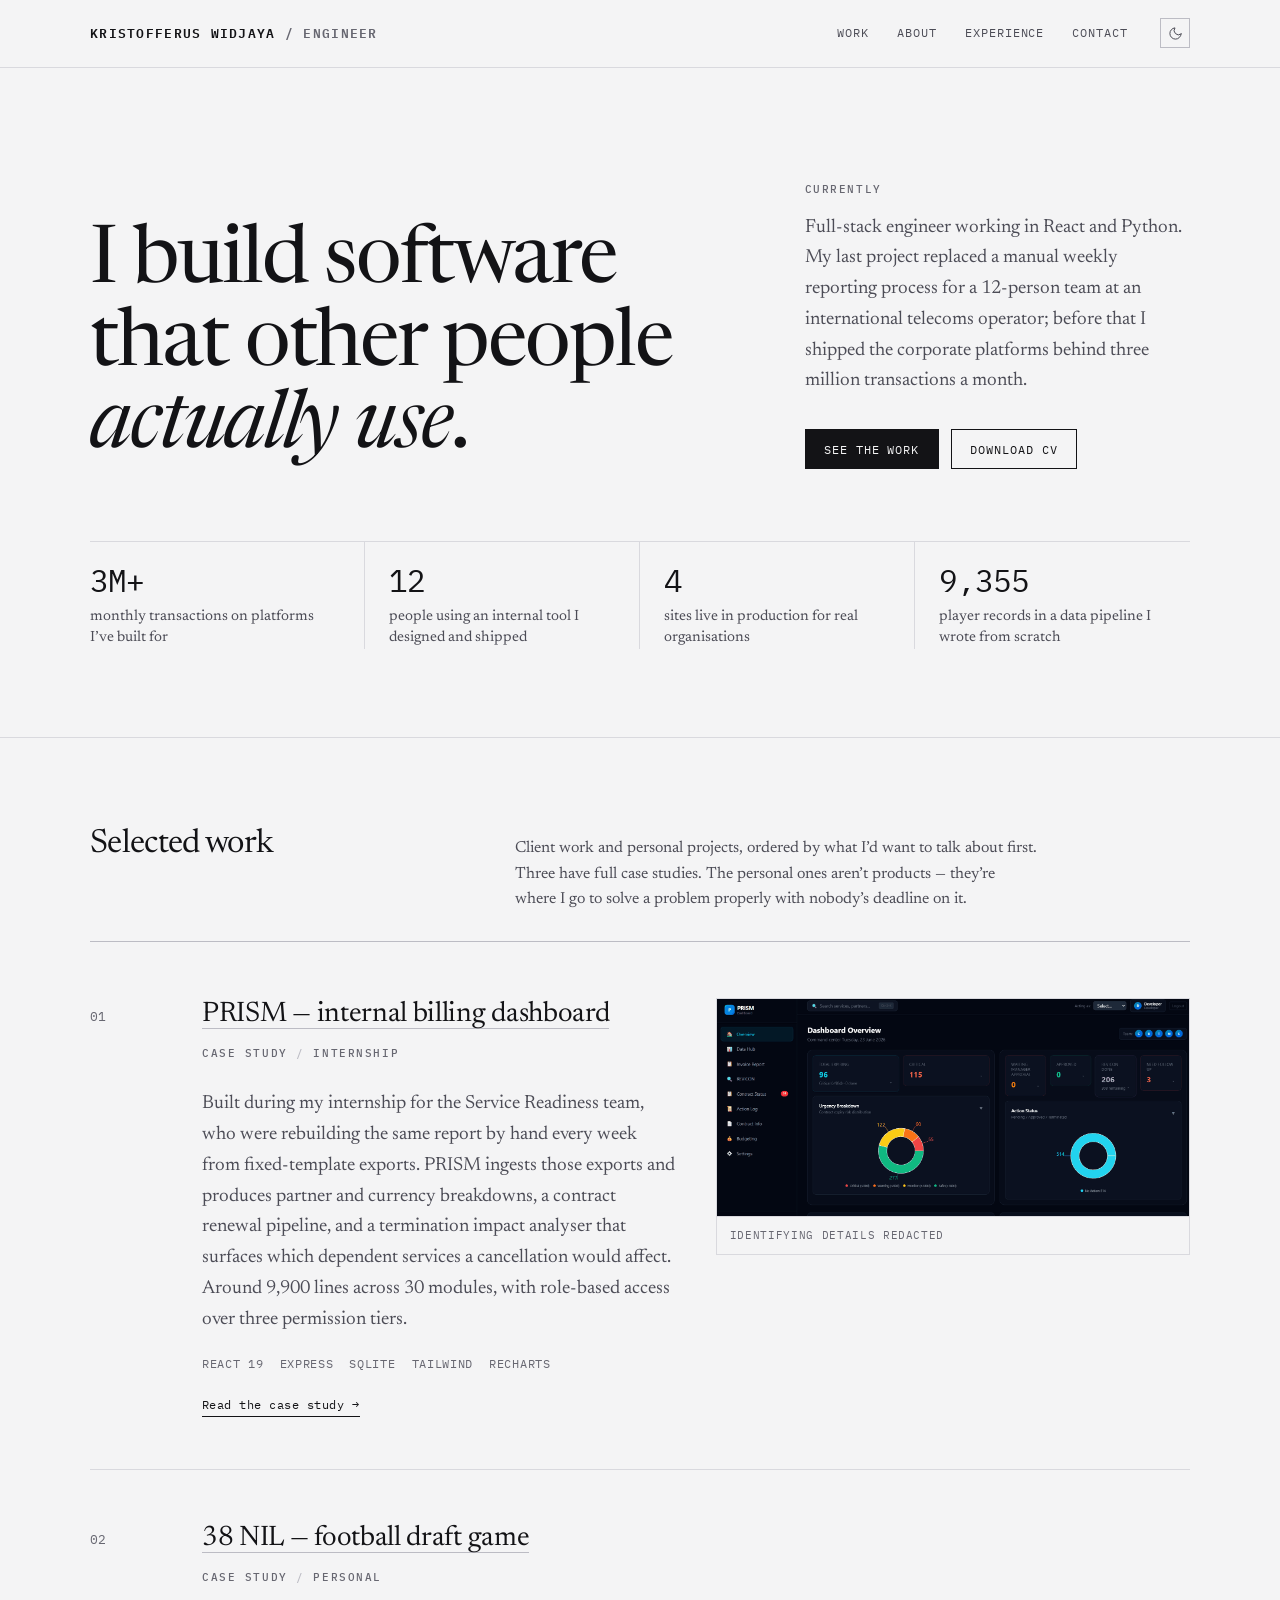
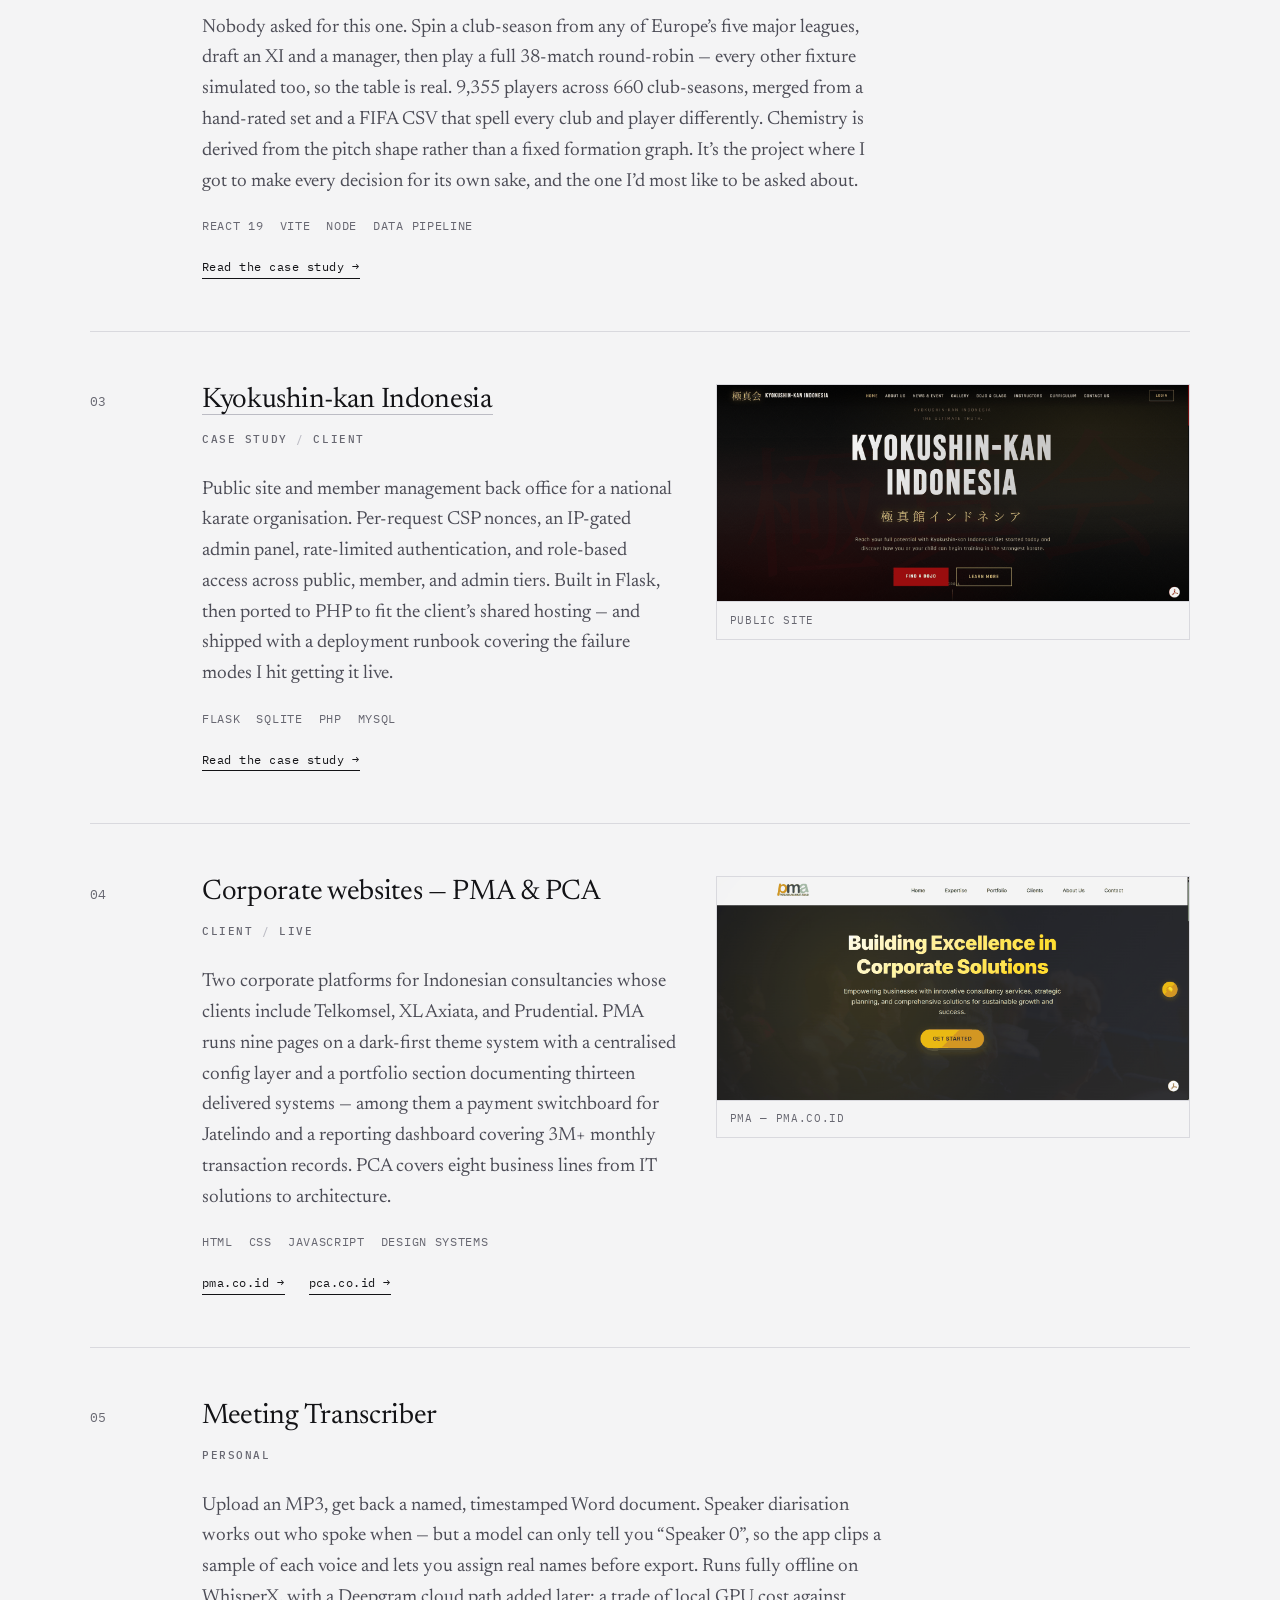
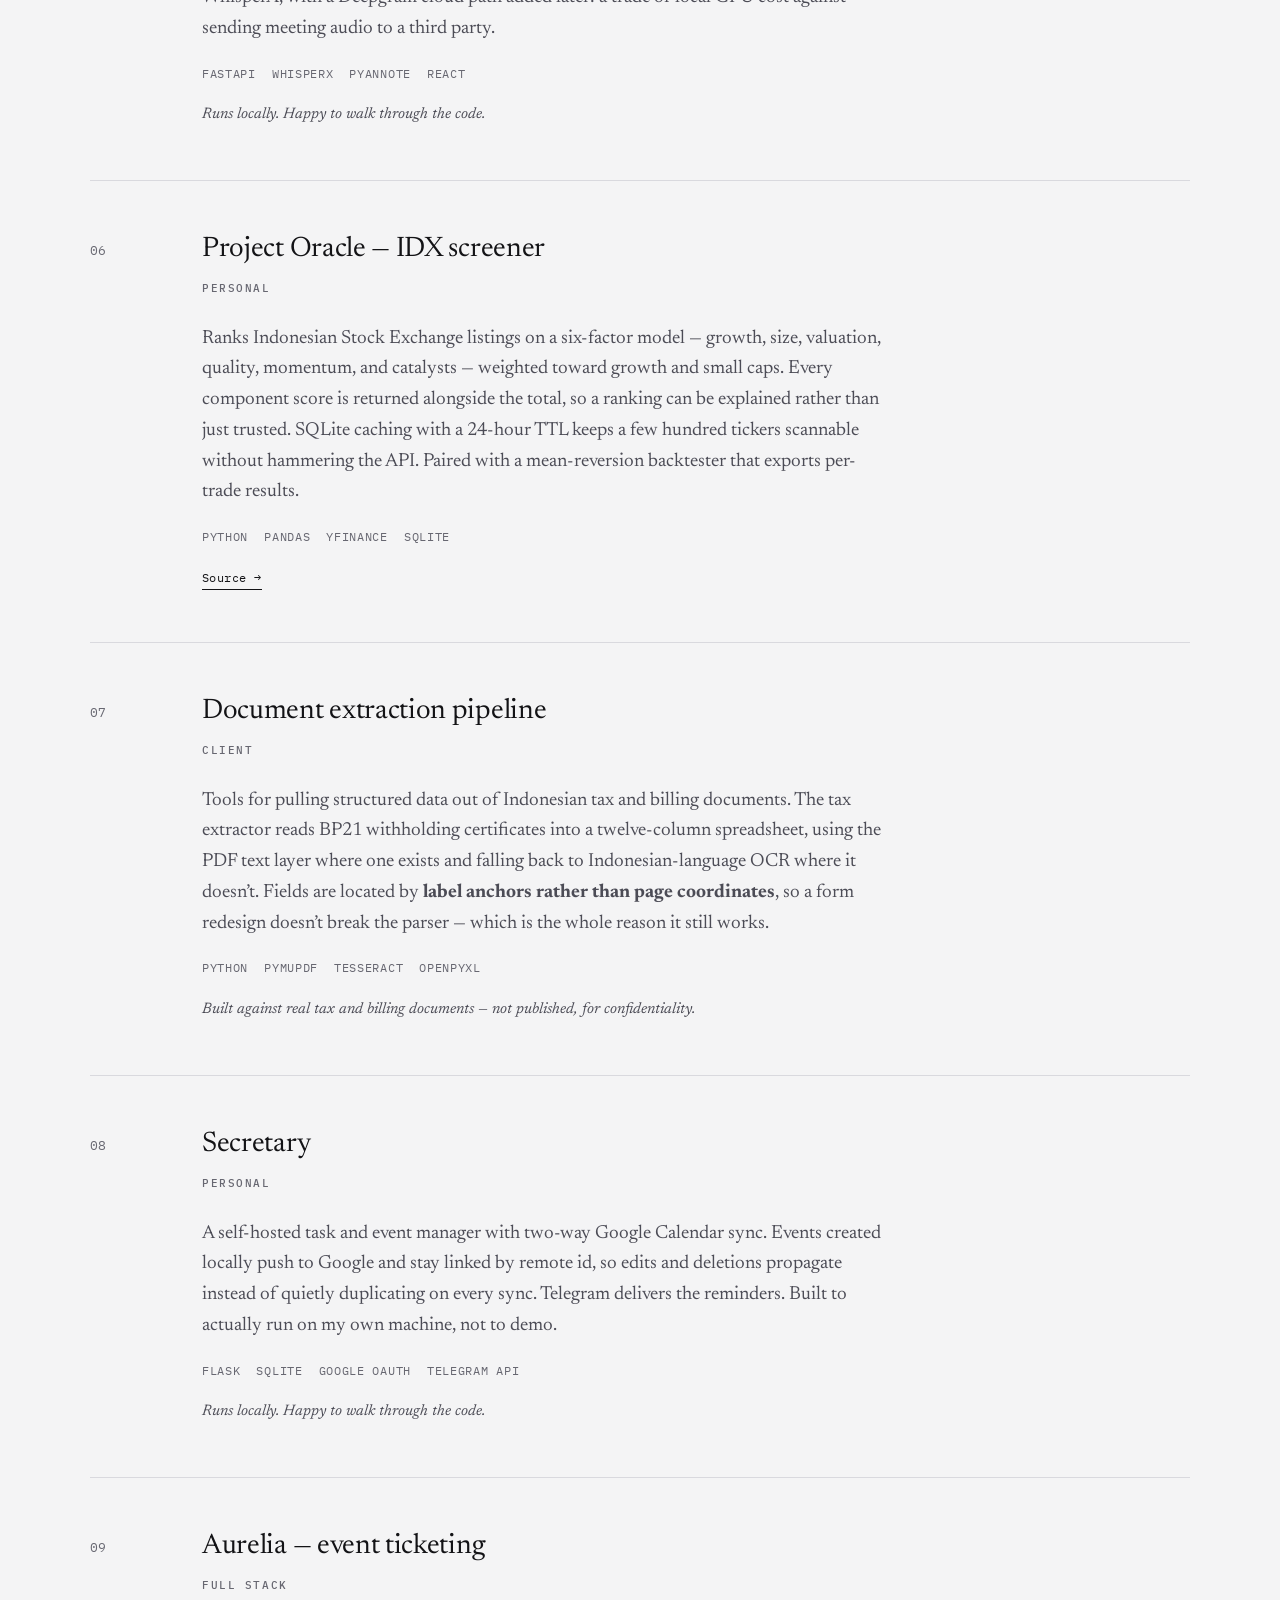
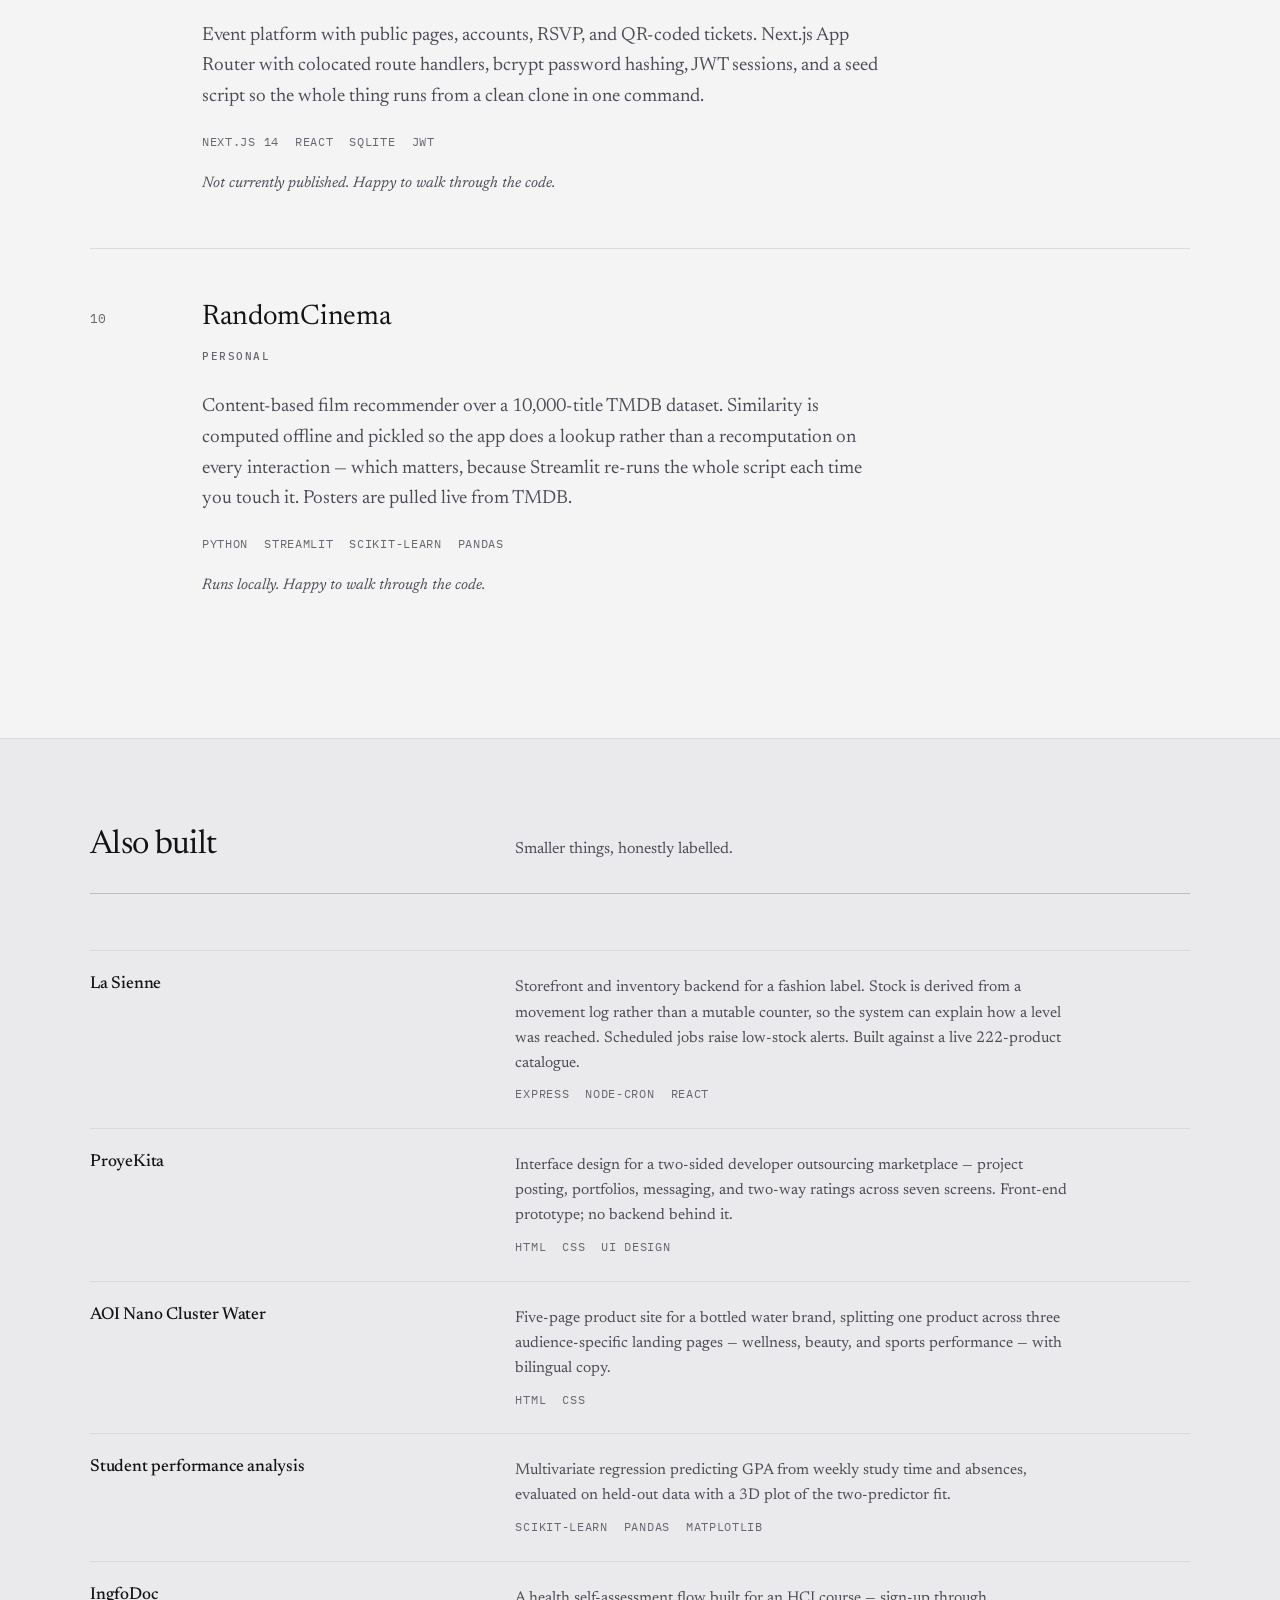
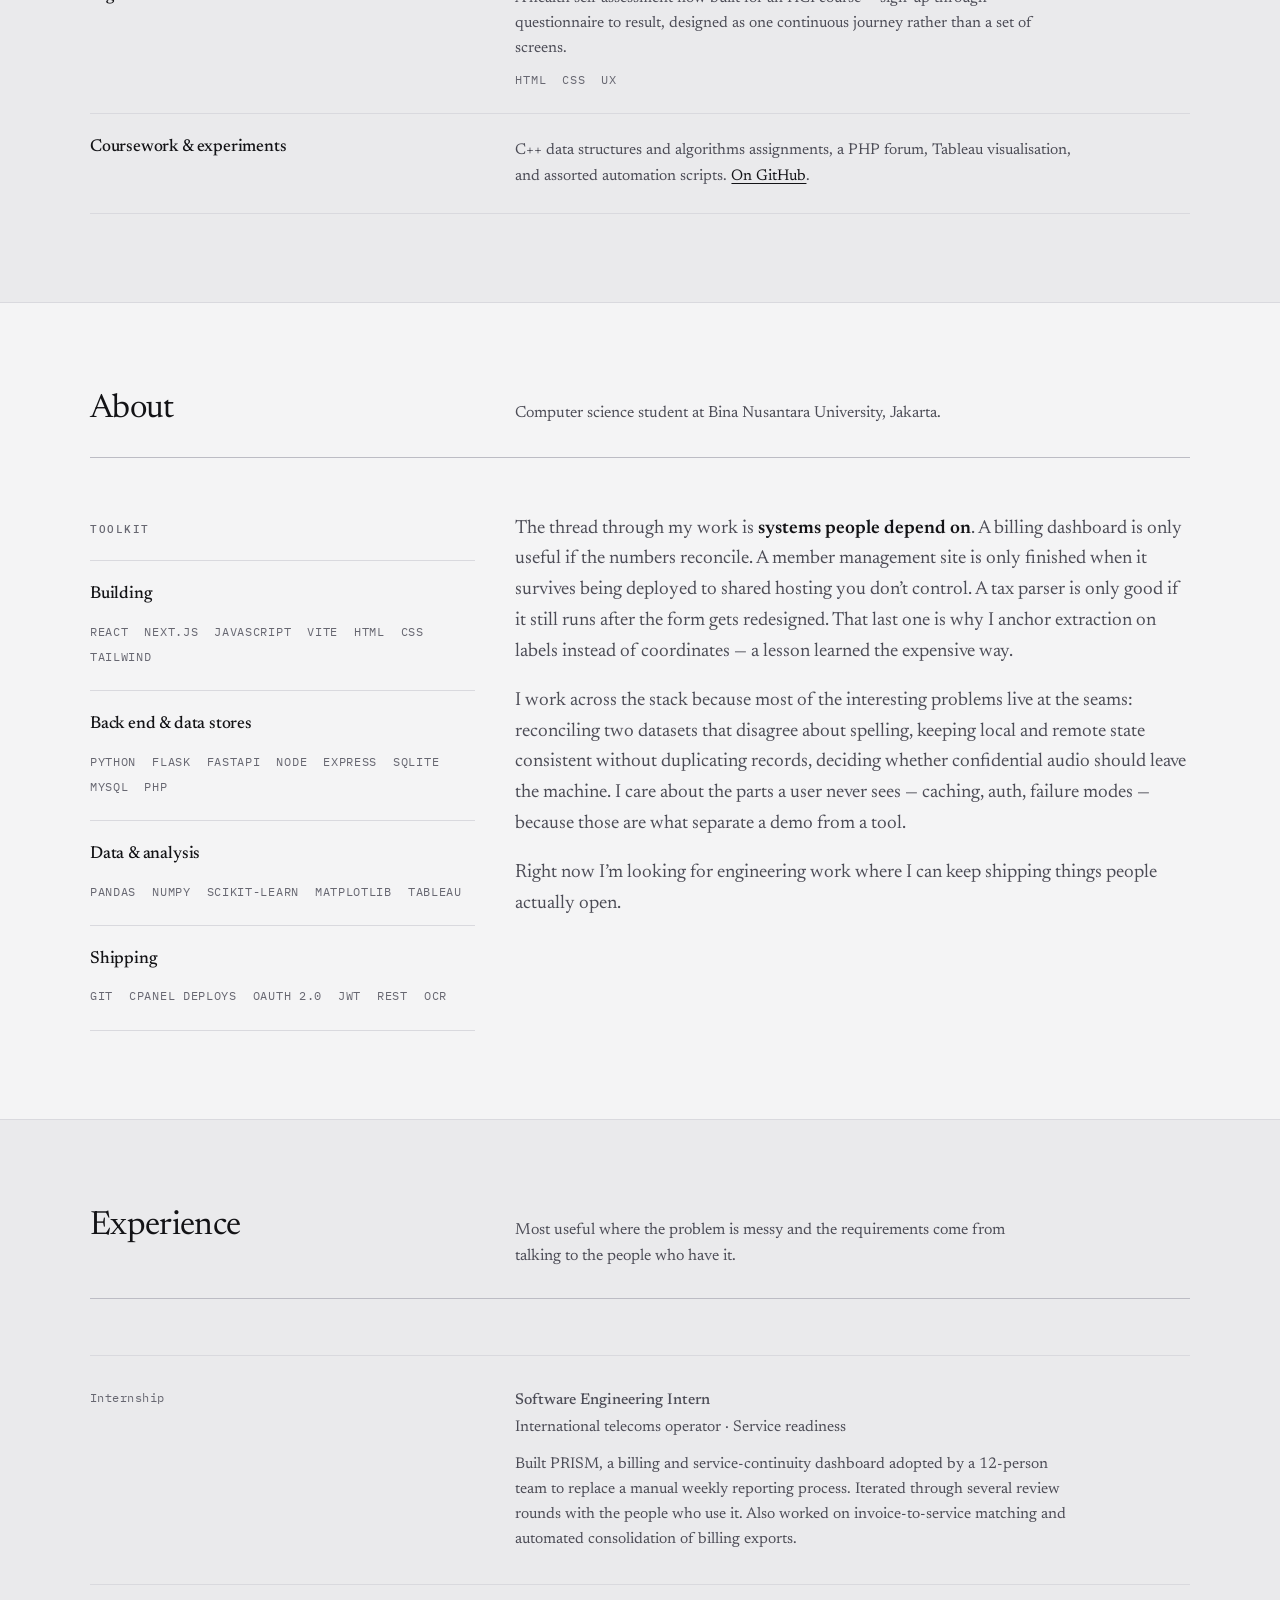
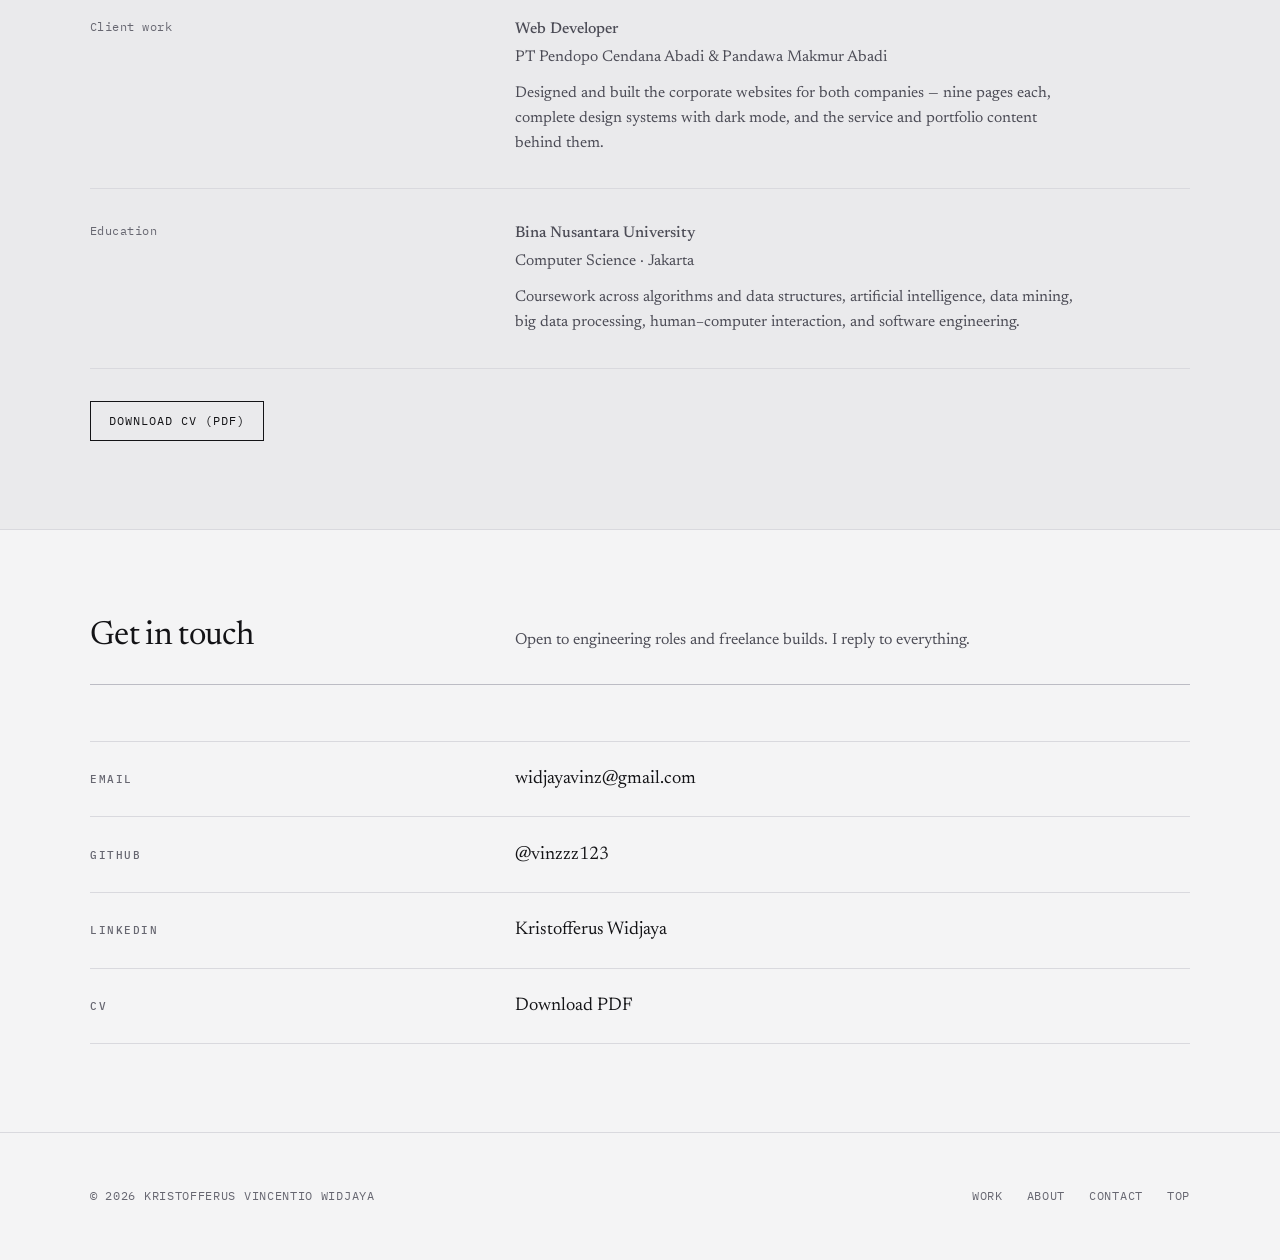
==== commit ee7e13fc: "Name the degree programme in Experience Computer Science, confirmed by the site owner.  Co-Authored-" ====
--- a/index.html
+++ b/index.html
@@ -526,7 +526,7 @@
                 <div class="cv-when">Education</div>
                 <div>
                     <p class="cv-role">Bina Nusantara University</p>
-                    <p class="cv-org">Jakarta</p>
+                    <p class="cv-org">Computer Science &middot; Jakarta</p>
                     <p>
                         Coursework across algorithms and data structures, artificial intelligence, data
                         mining, big data processing, human&ndash;computer interaction, and software
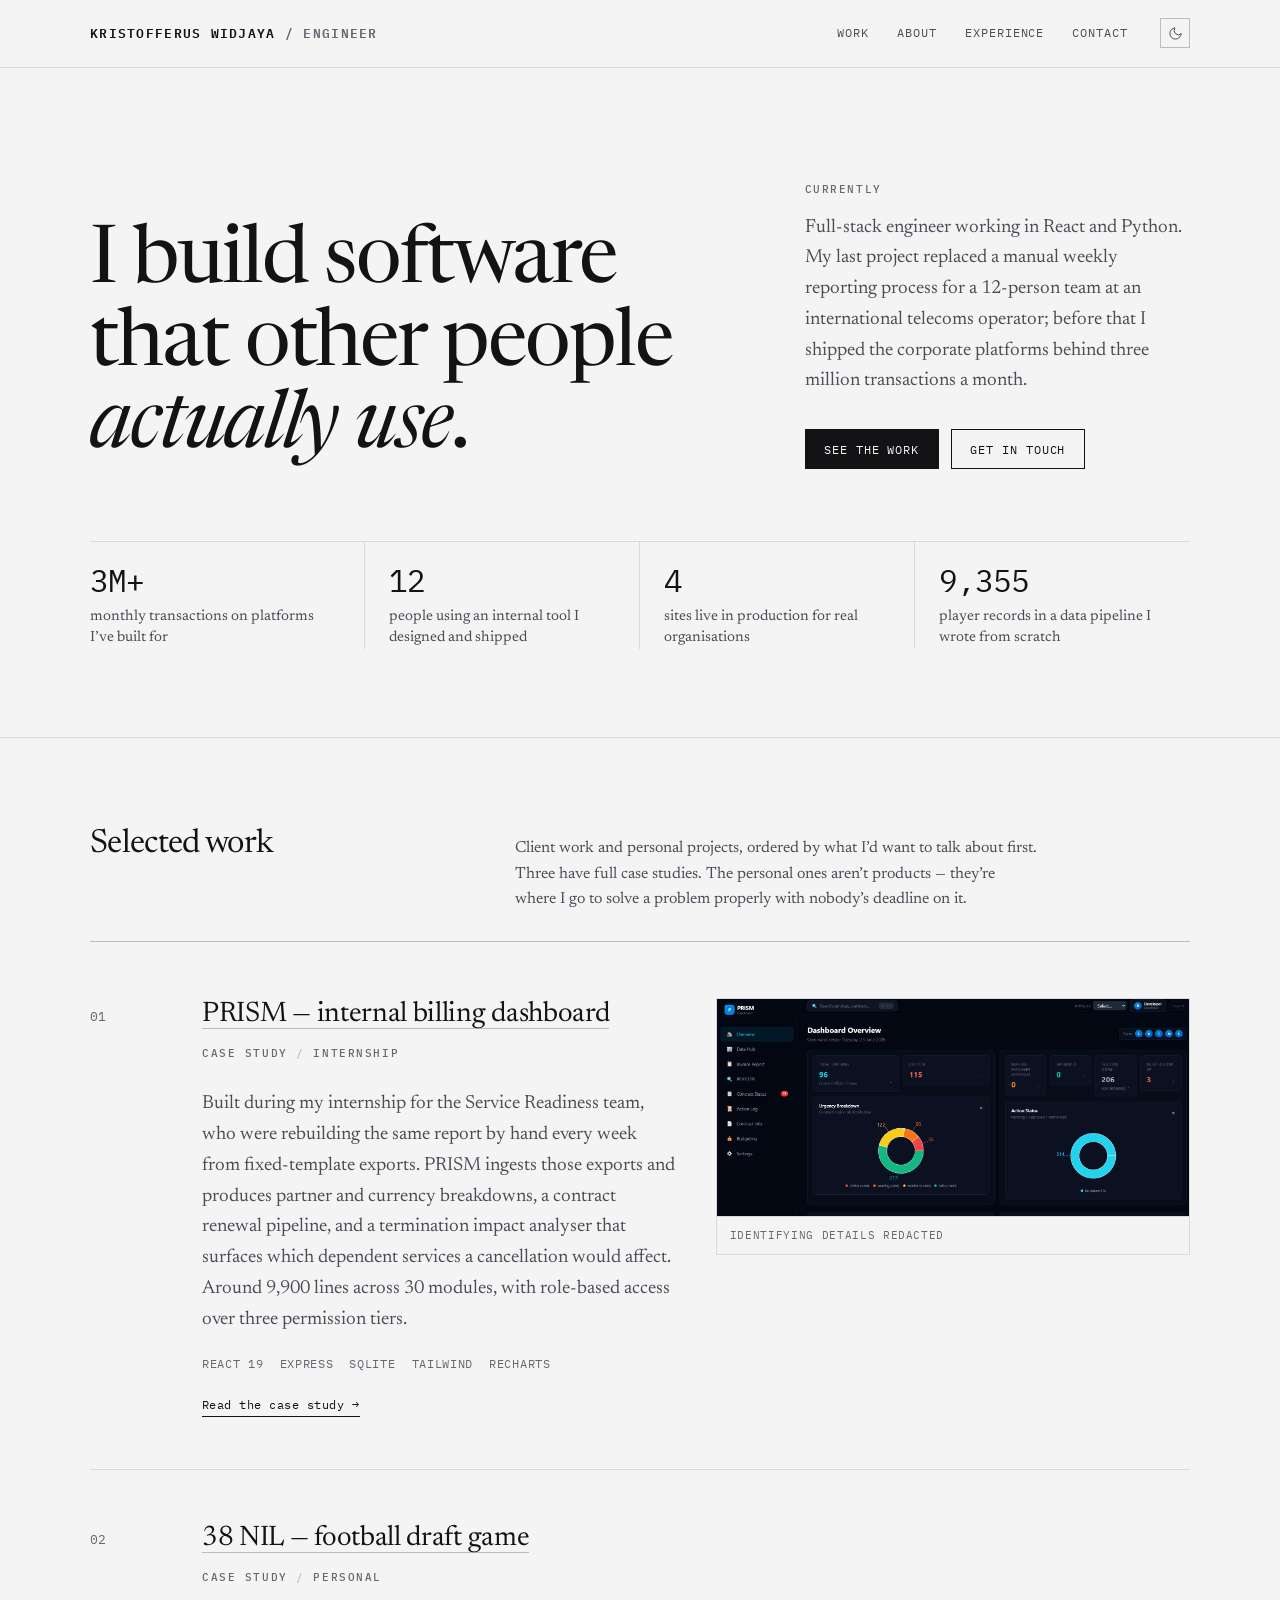
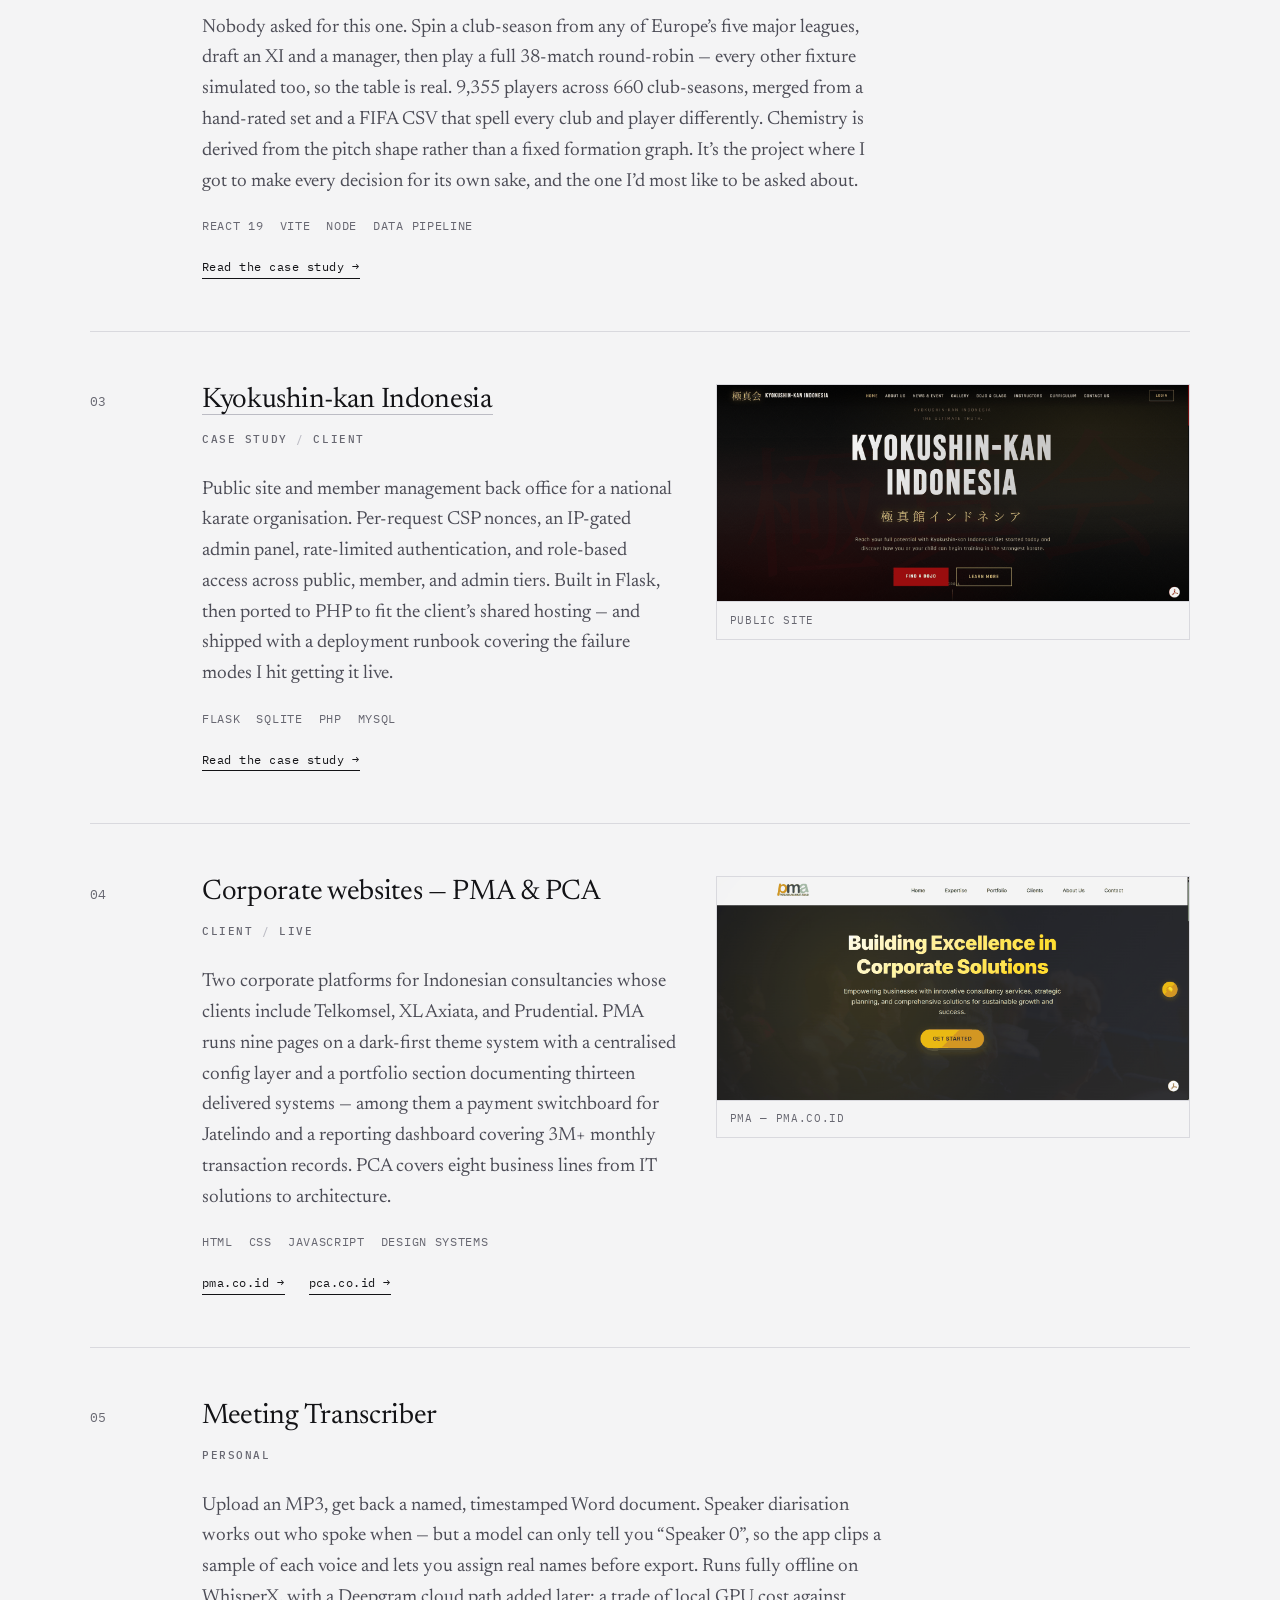
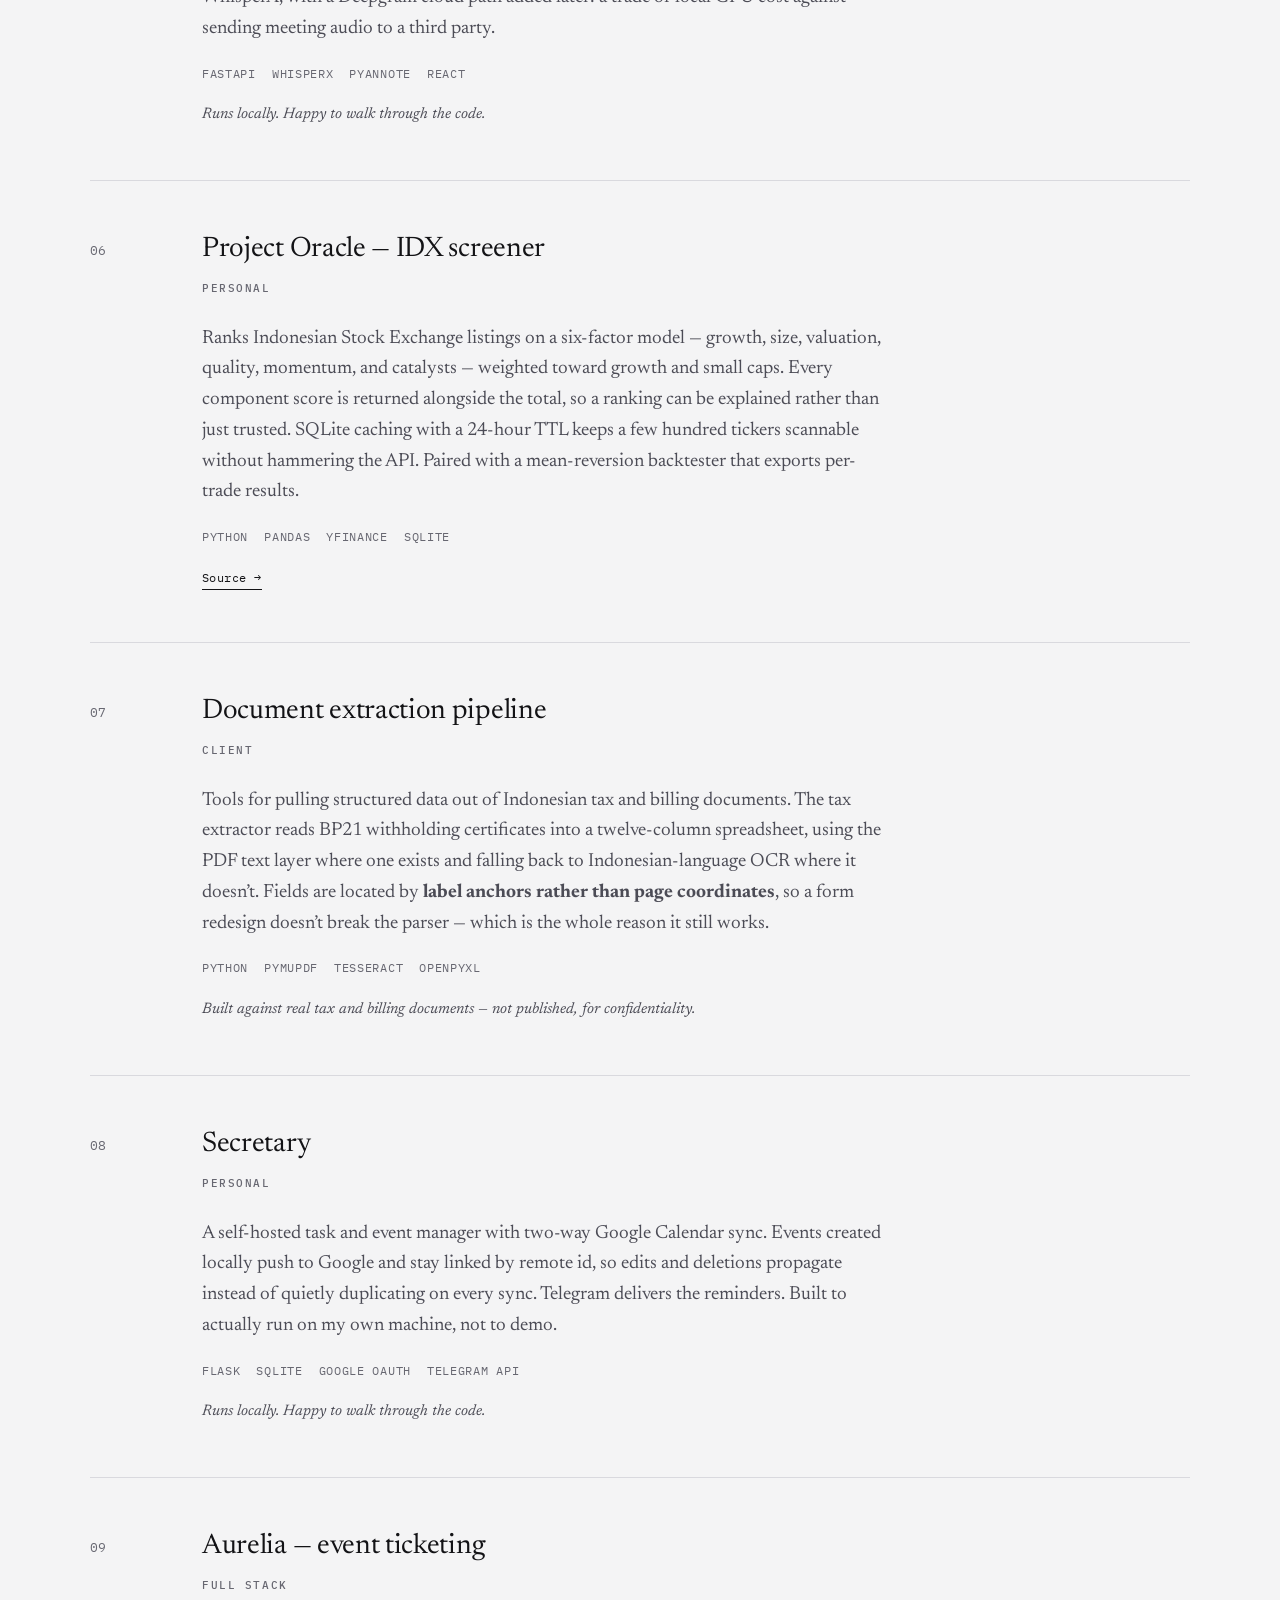
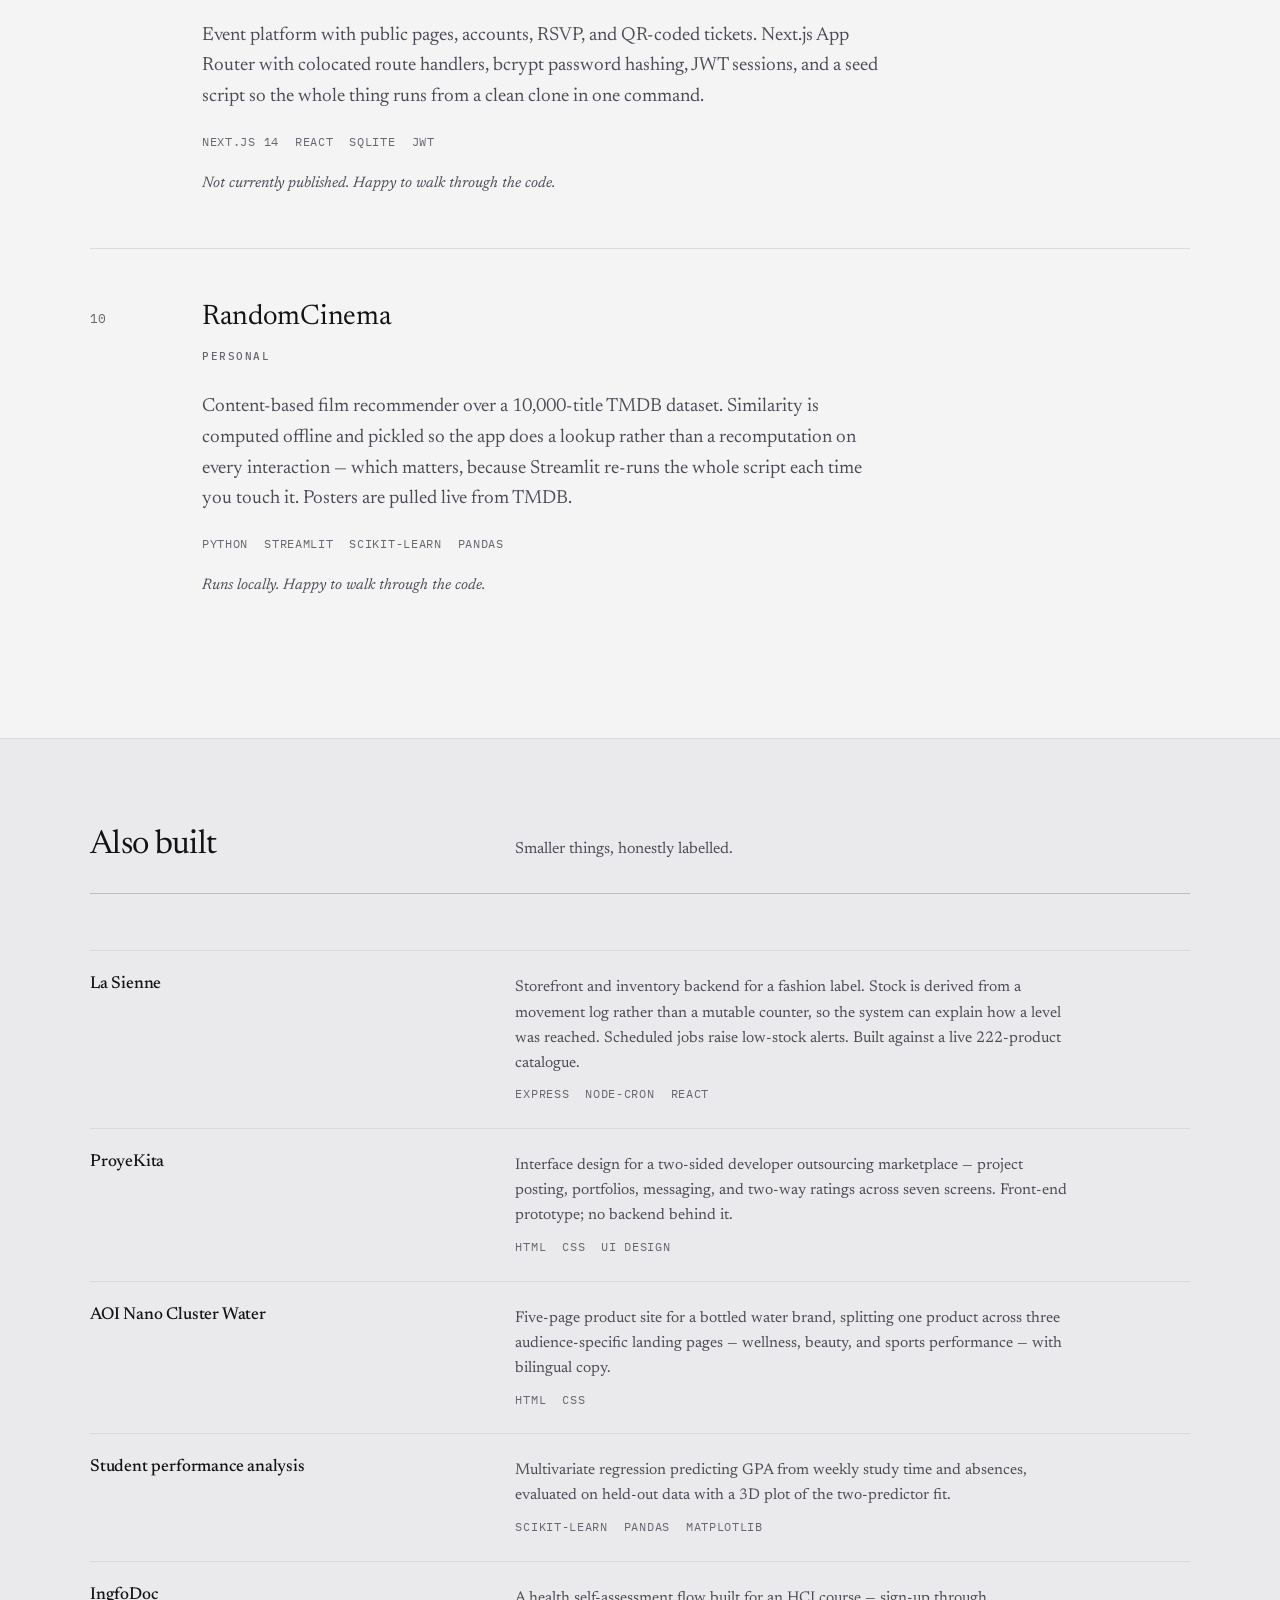
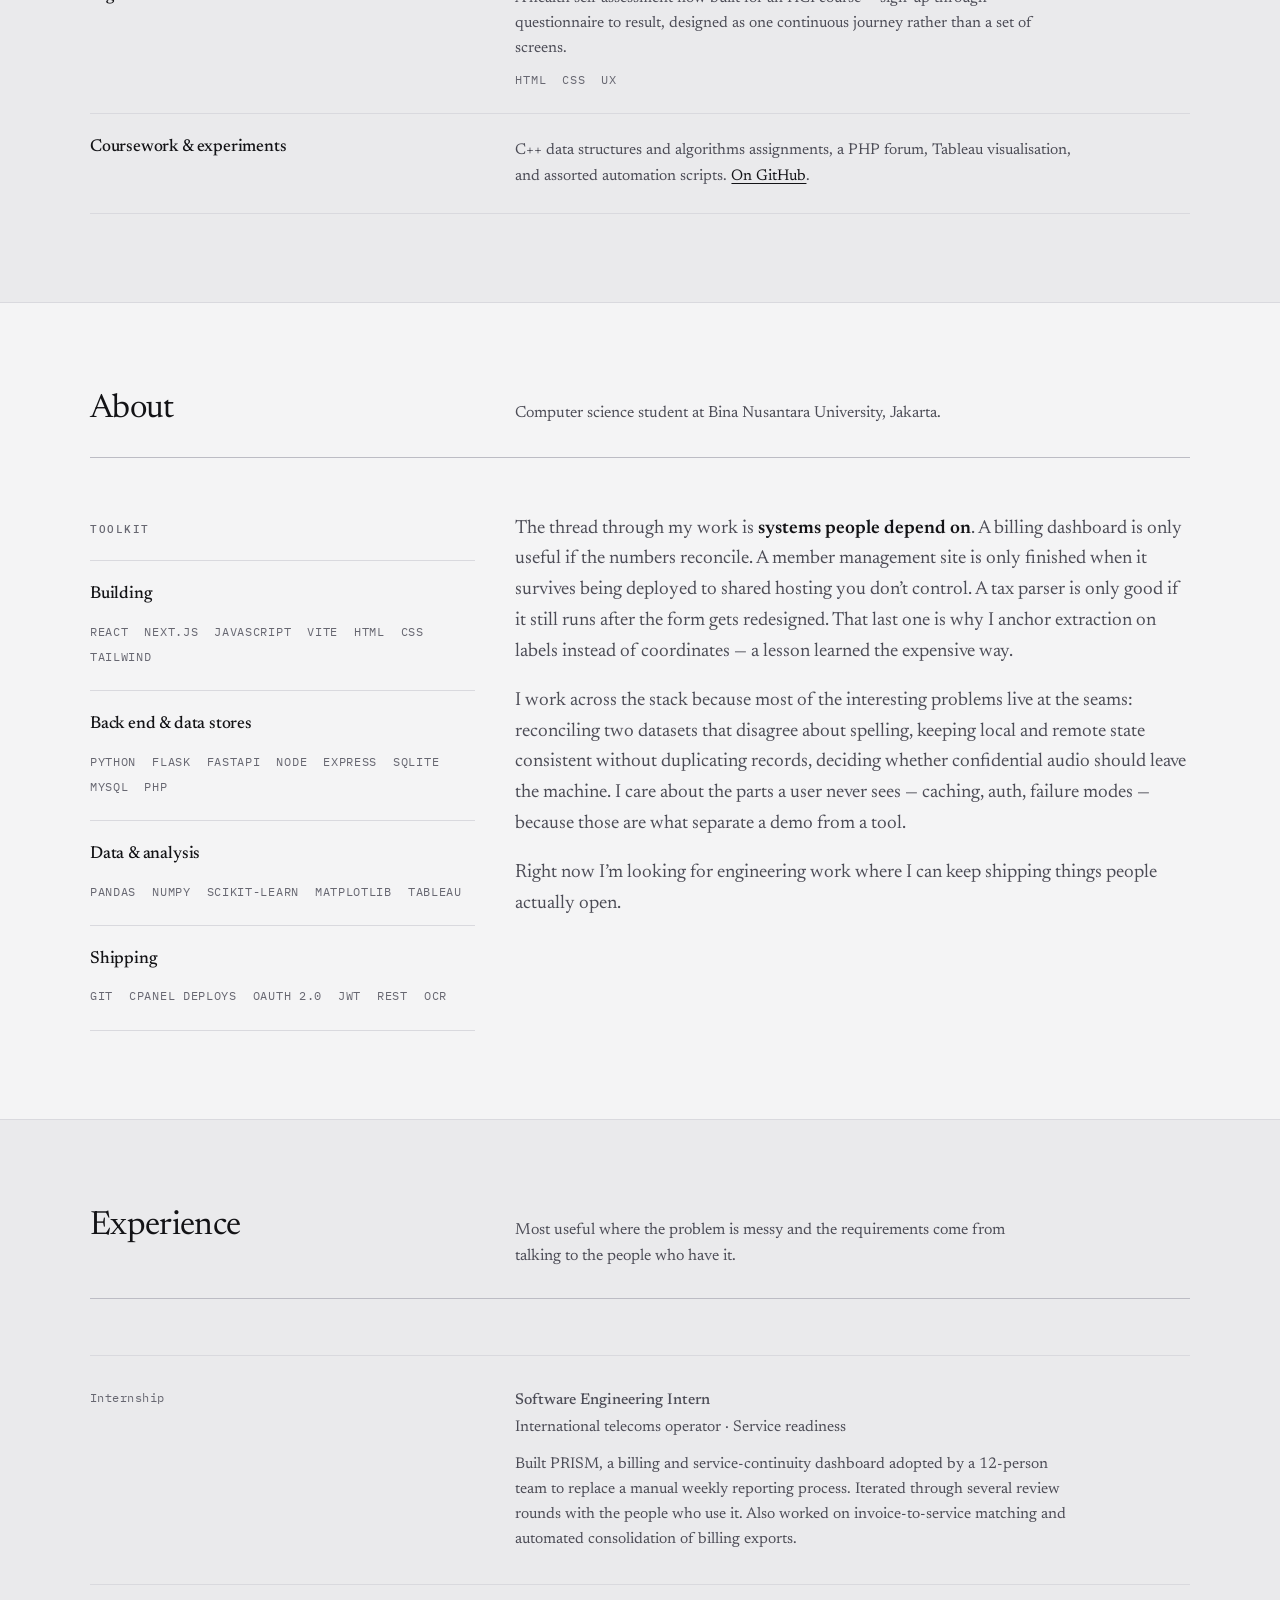
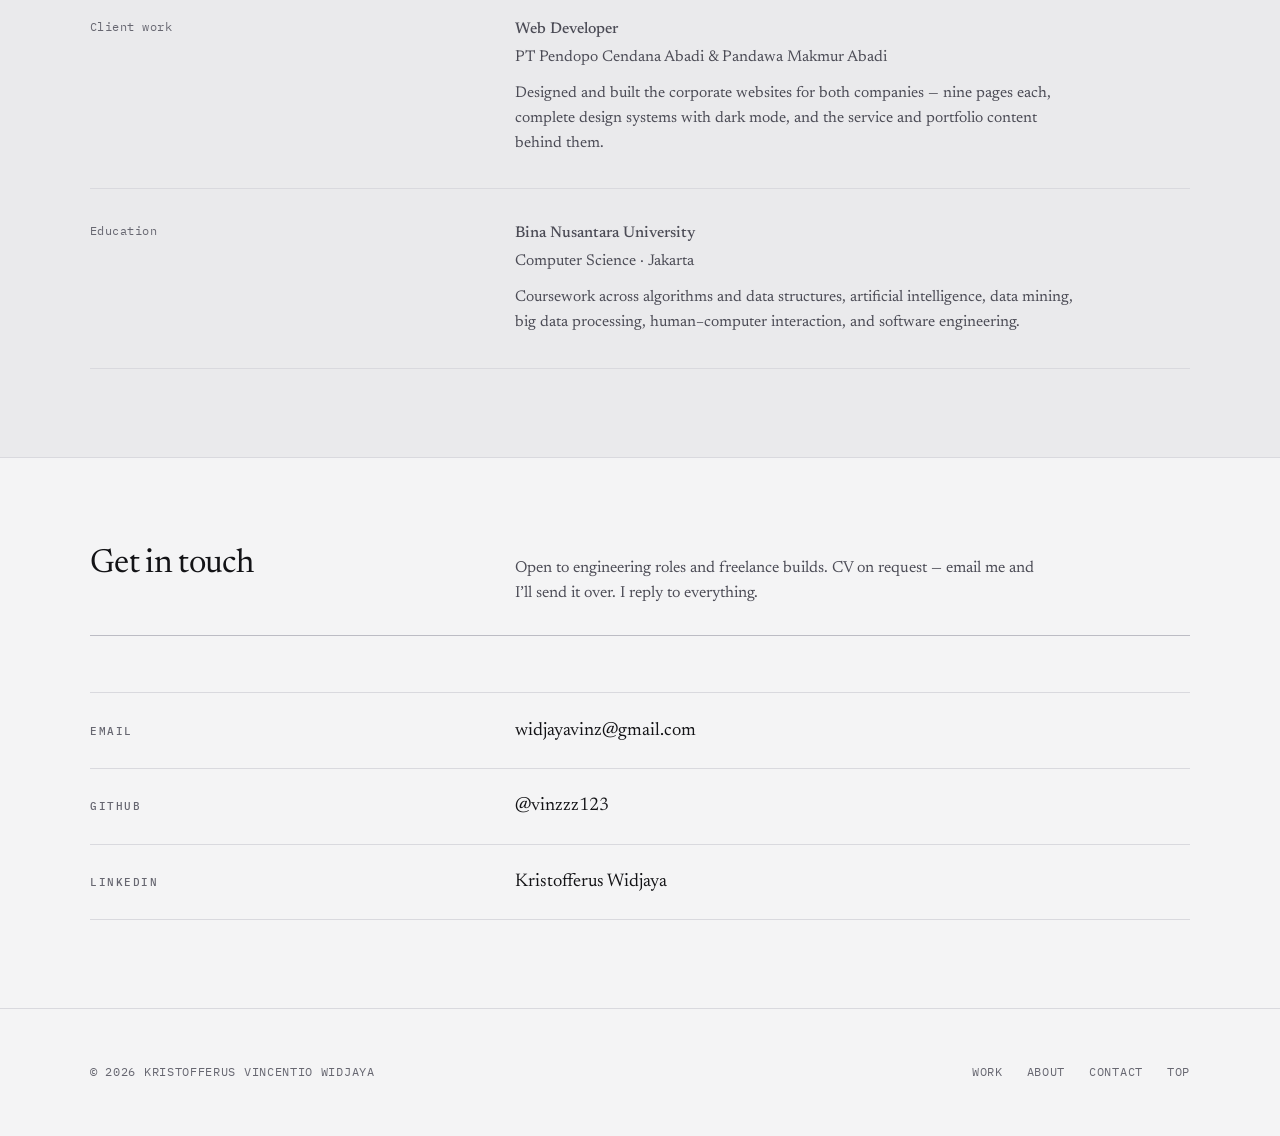
==== commit 50587b93: "Remove the CV download from the site The published CV was a version behind and carried a dead Linked" ====
--- a/index.html
+++ b/index.html
@@ -81,7 +81,7 @@
                 </p>
                 <div class="hero-actions">
                     <a class="btn btn--solid" href="#work">See the work</a>
-                    <a class="btn" href="assets/cv.pdf" download>Download CV</a>
+                    <a class="btn" href="#contact">Get in touch</a>
                 </div>
             </div>
         </div>
@@ -536,7 +536,6 @@
             </div>
         </div>
 
-        <p style="margin-top:2rem;"><a class="btn" href="assets/cv.pdf" download>Download CV (PDF)</a></p>
     </div>
 </section>
 
@@ -545,7 +544,7 @@
     <div class="wrap">
         <div class="band-head reveal">
             <h2>Get in touch</h2>
-            <p>Open to engineering roles and freelance builds. I reply to everything.</p>
+            <p>Open to engineering roles and freelance builds. CV on request &mdash; email me and I&rsquo;ll send it over. I reply to everything.</p>
         </div>
 
         <div class="contact-list reveal">
@@ -561,10 +560,6 @@
                 <span class="label">LinkedIn</span>
                 <span class="val">Kristofferus Widjaya</span>
             </a>
-            <a href="assets/cv.pdf" download>
-                <span class="label">CV</span>
-                <span class="val">Download PDF</span>
-            </a>
         </div>
     </div>
 </section>
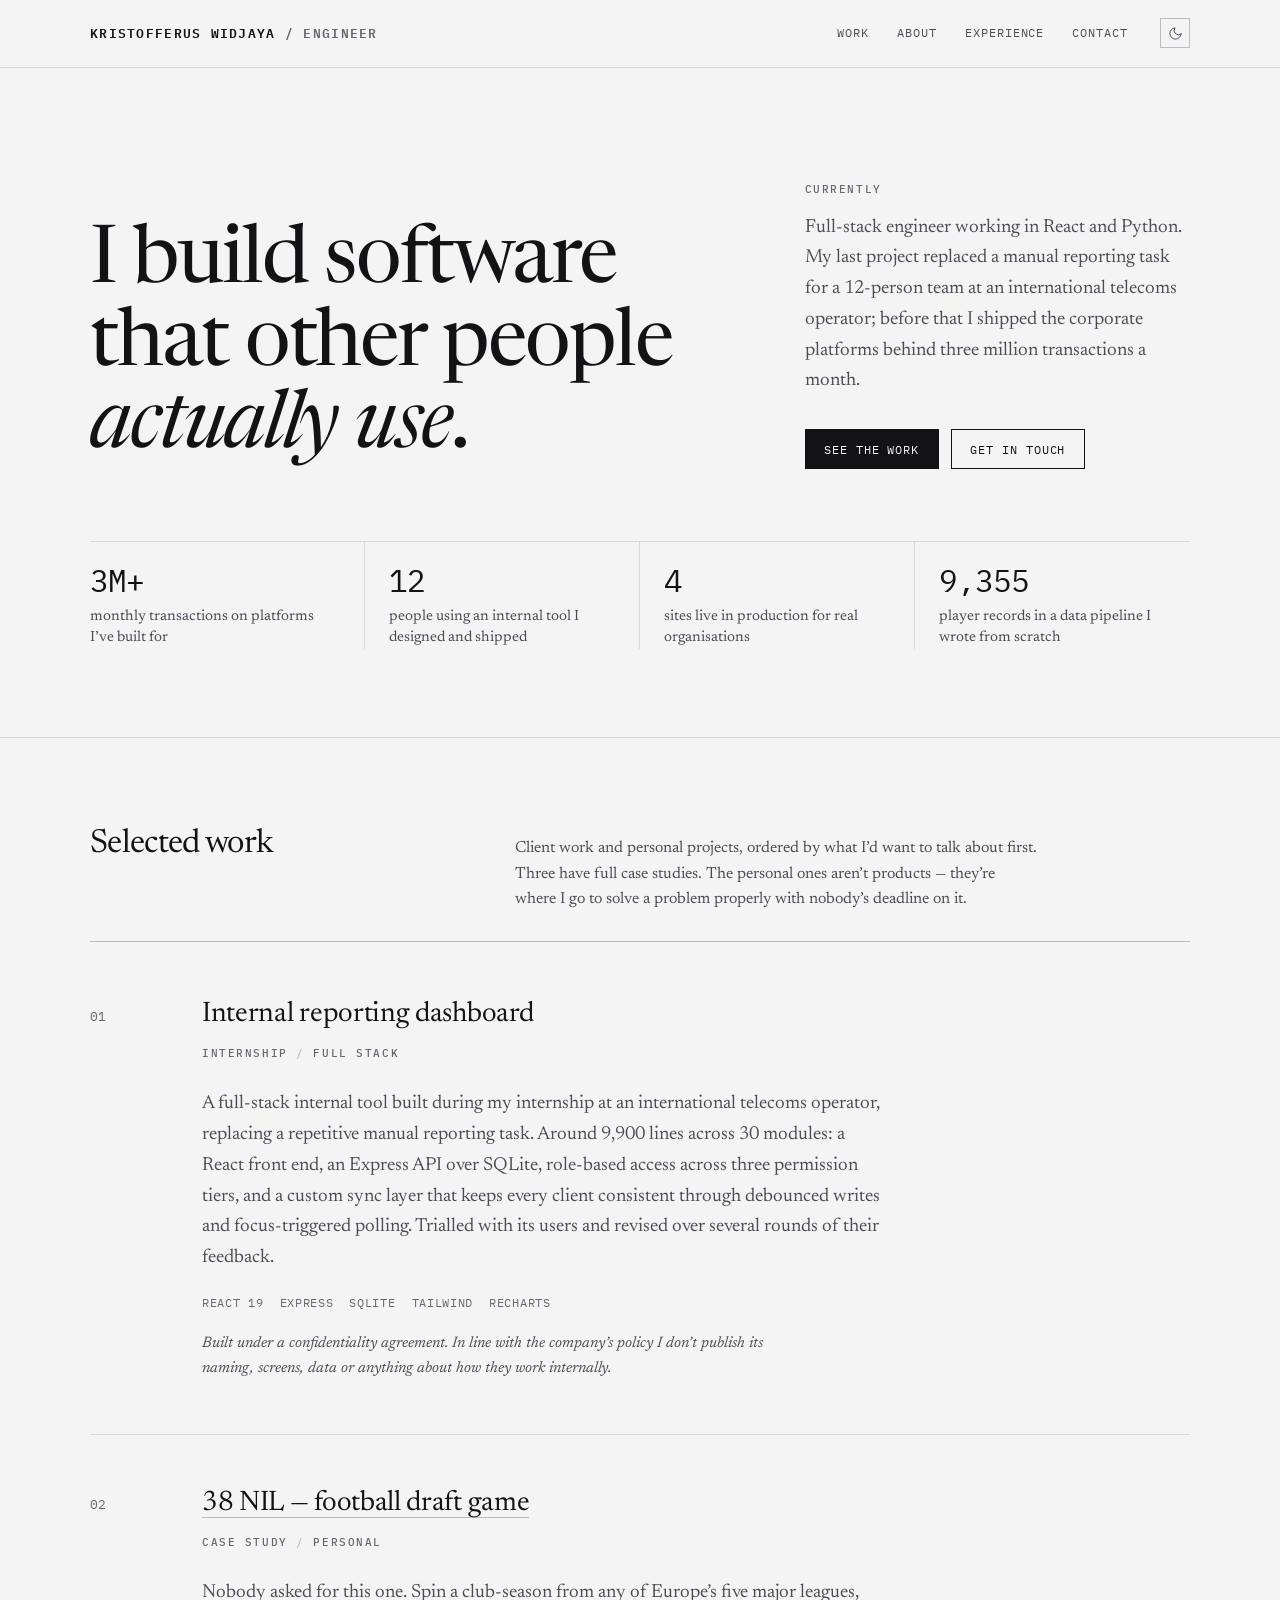
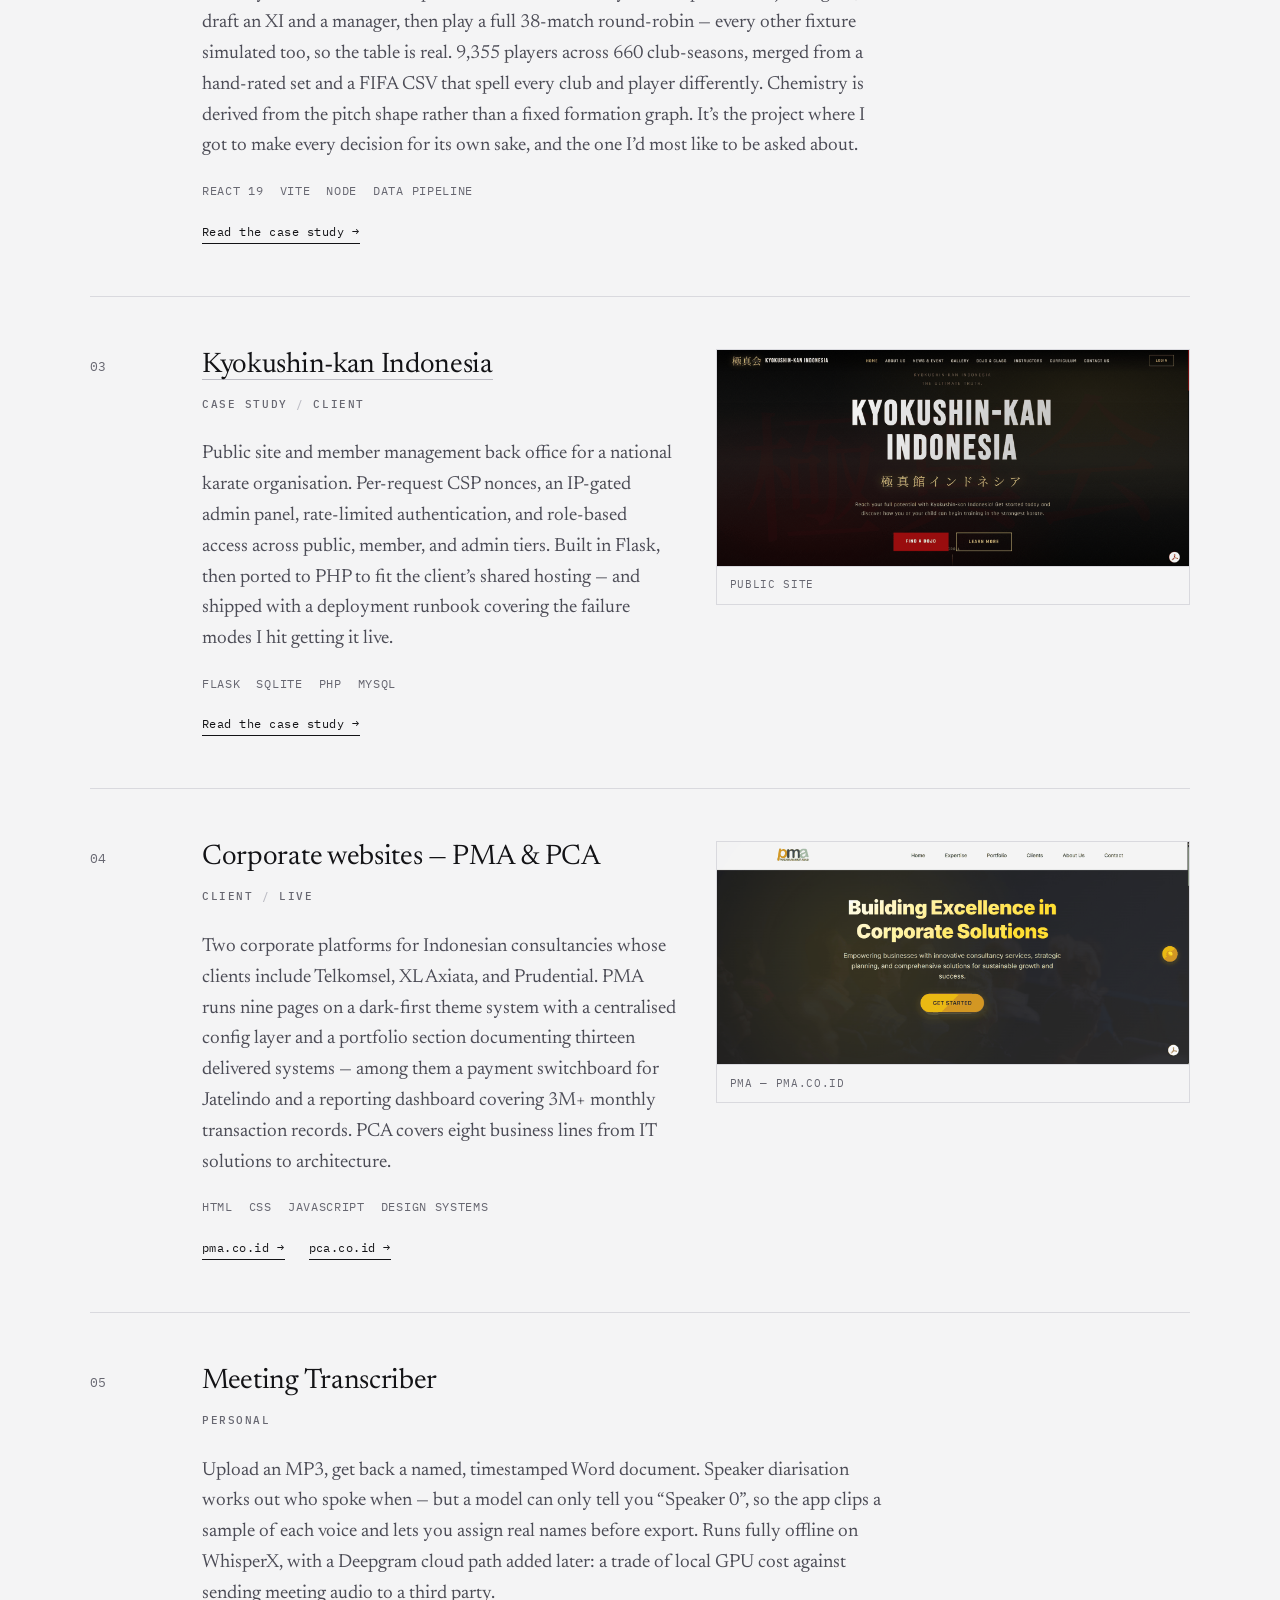
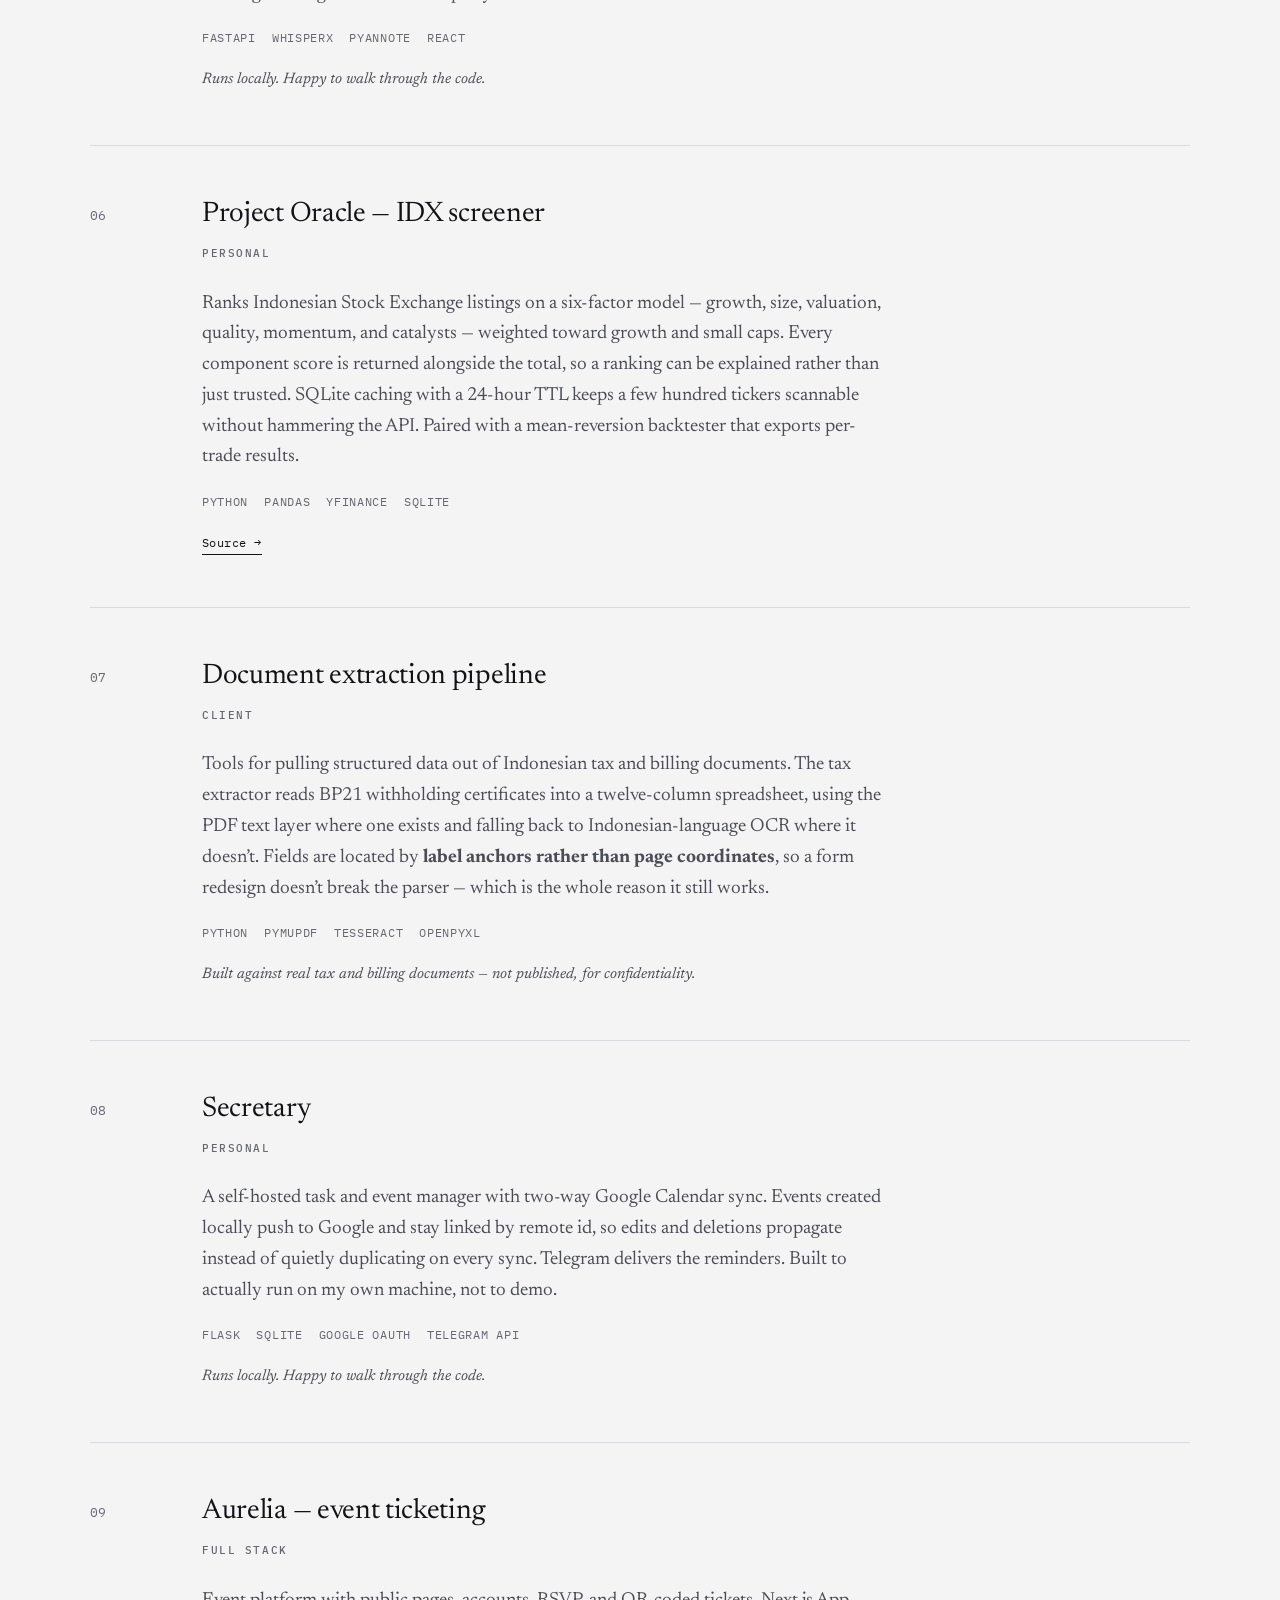
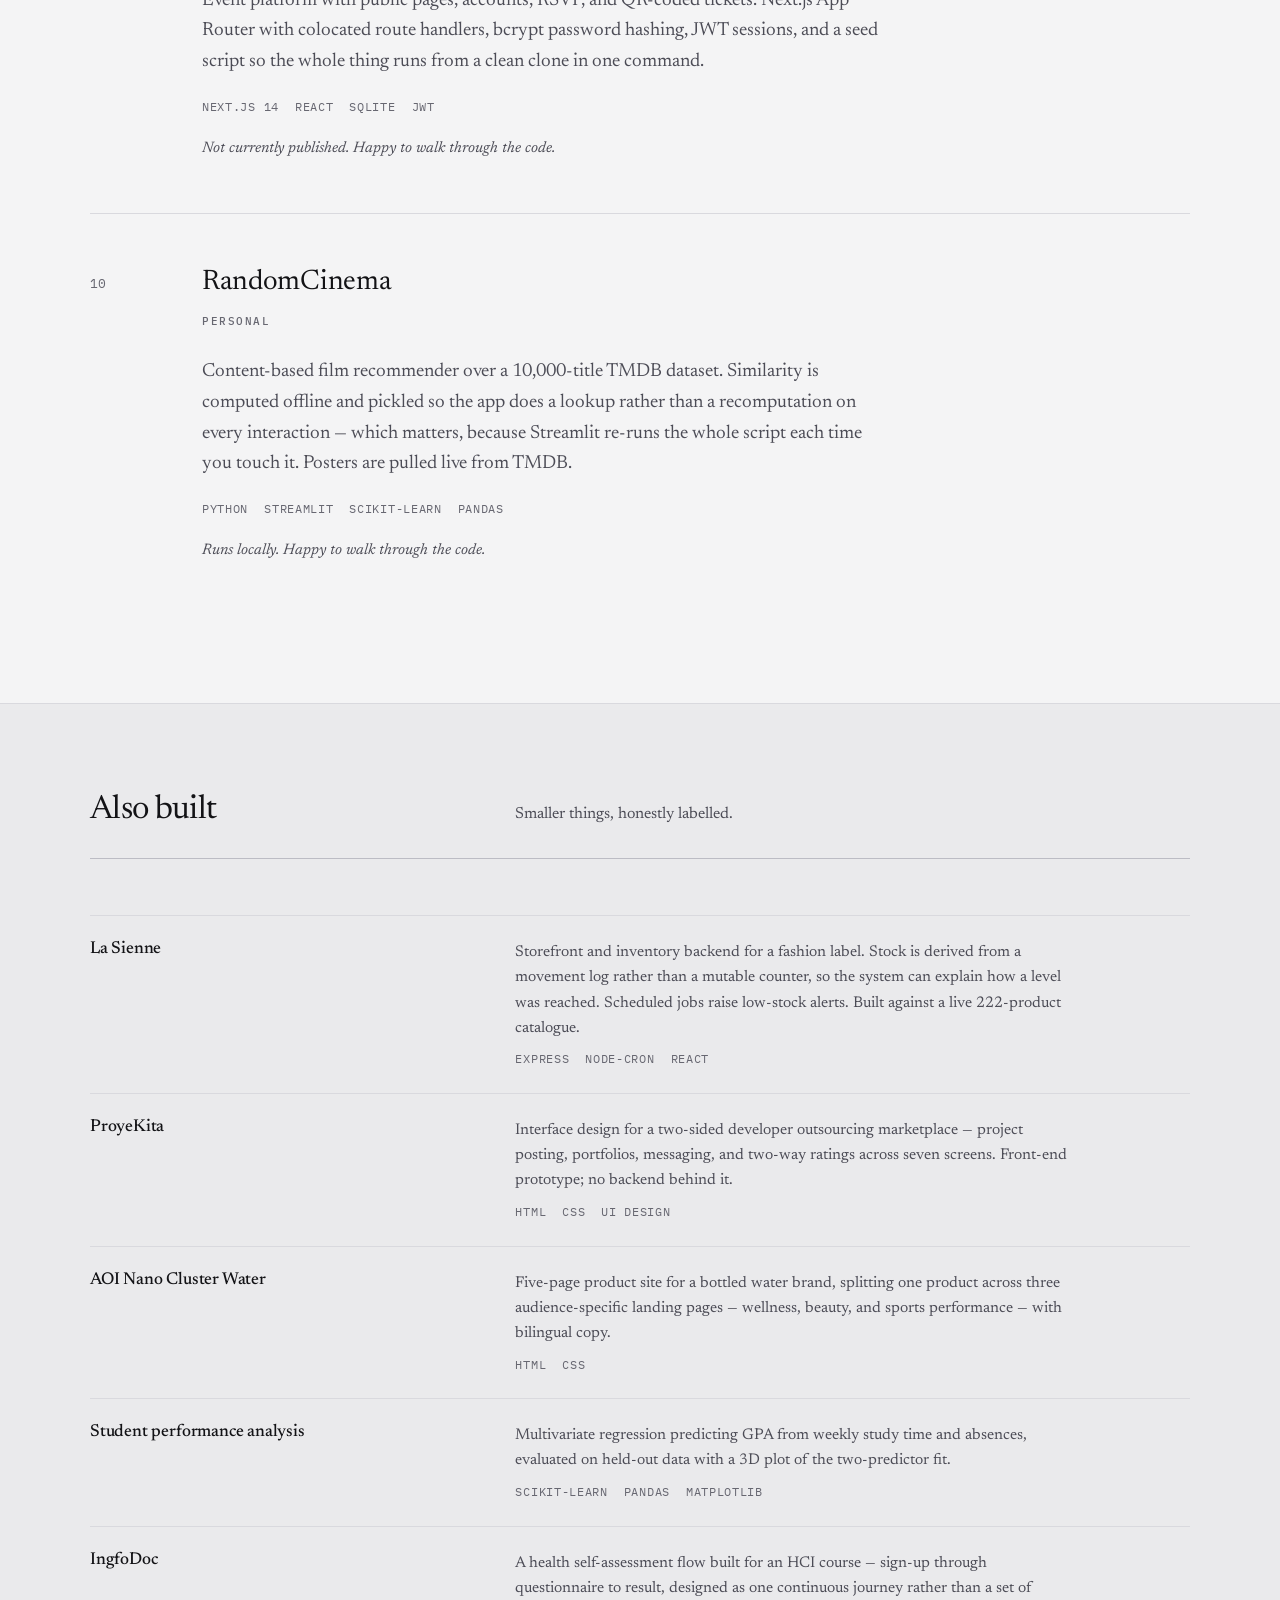
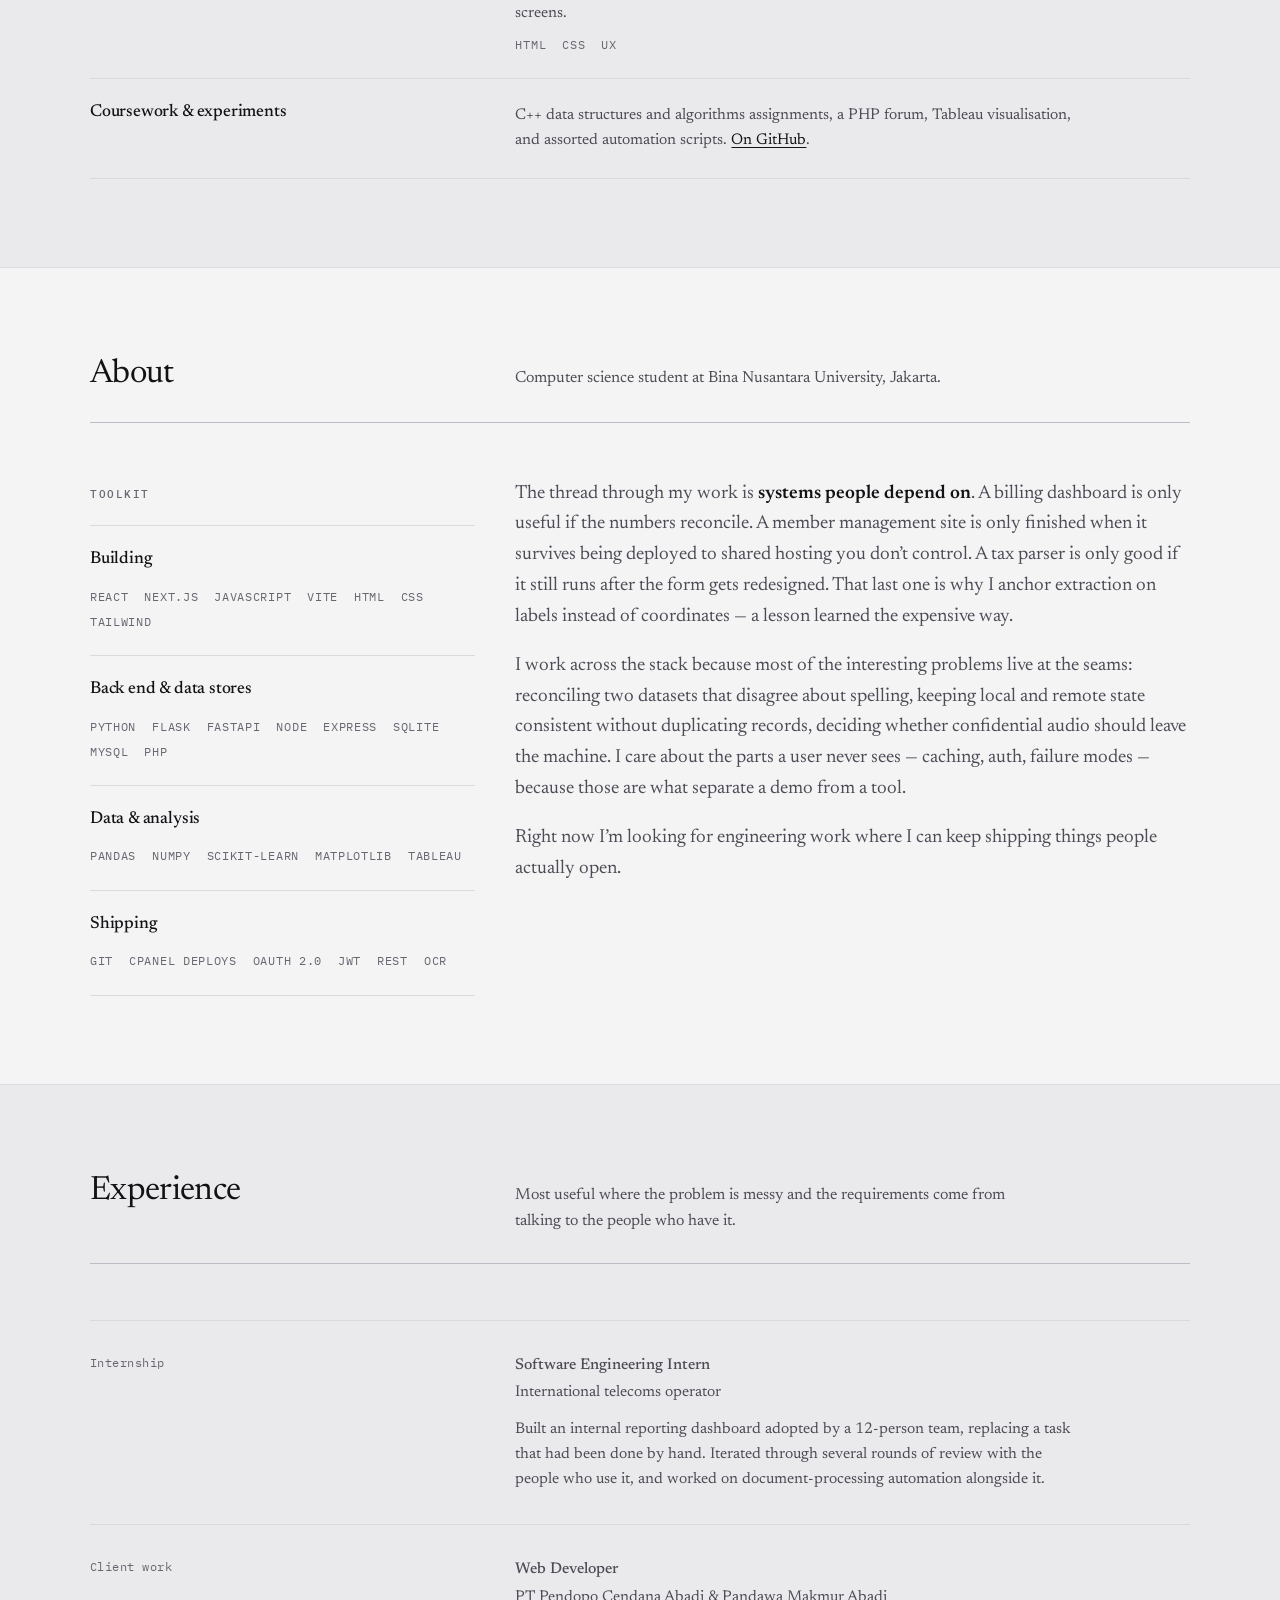
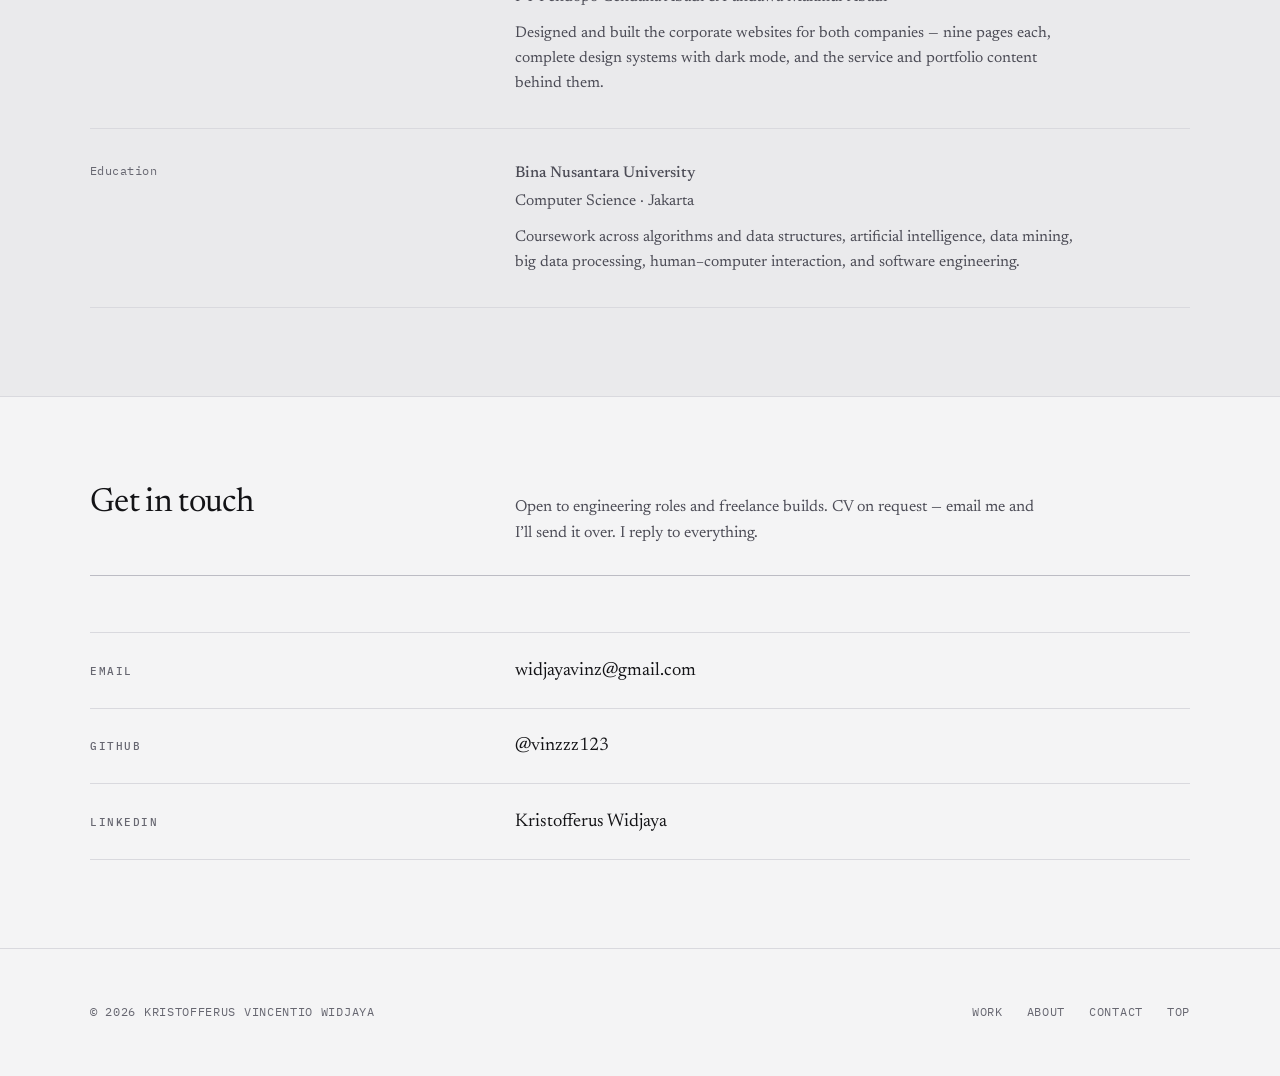
==== commit 526f579f: "Remove internal naming and operational detail from the internship work Per instruction from the empl" ====
--- a/index.html
+++ b/index.html
@@ -5,20 +5,20 @@
 <meta name="viewport" content="width=device-width, initial-scale=1.0">
 
 <title>Kristofferus Vincentio Widjaya — Software Engineer</title>
-<meta name="description" content="Software engineer. Built an internal billing dashboard used by a 12-person team at a telecoms operator, the corporate platforms behind 3M+ monthly transactions, and a football simulation with its own data pipeline.">
+<meta name="description" content="Software engineer. Built an internal reporting tool used by a 12-person team at a telecoms operator, the corporate platforms behind 3M+ monthly transactions, and a football simulation with its own data pipeline.">
 <link rel="canonical" href="https://vinzzz123.github.io/">
 <meta name="author" content="Kristofferus Vincentio Widjaya">
 
 <meta property="og:type" content="website">
 <meta property="og:url" content="https://vinzzz123.github.io/">
 <meta property="og:title" content="Kristofferus Vincentio Widjaya — Software Engineer">
-<meta property="og:description" content="An internal billing dashboard used by a 12-person team, corporate platforms behind 3M+ monthly transactions, and a football simulation with its own data pipeline.">
+<meta property="og:description" content="An internal reporting tool used by a 12-person team, corporate platforms behind 3M+ monthly transactions, and a football simulation with its own data pipeline.">
 <meta property="og:image" content="https://vinzzz123.github.io/assets/img/og-image.png">
 <meta property="og:image:alt" content="Kristofferus Vincentio Widjaya — portfolio">
 
 <meta name="twitter:card" content="summary_large_image">
 <meta name="twitter:title" content="Kristofferus Vincentio Widjaya — Software Engineer">
-<meta name="twitter:description" content="Dashboards, corporate platforms, and a football simulation with its own data pipeline.">
+<meta name="twitter:description" content="Internal tools, corporate platforms, and a football simulation with its own data pipeline.">
 <meta name="twitter:image" content="https://vinzzz123.github.io/assets/img/og-image.png">
 
 <link rel="icon" href="assets/img/favicon.svg" type="image/svg+xml">
@@ -75,9 +75,8 @@
                 <span class="label">Currently</span>
                 <p>
                     Full-stack engineer working in React and Python. My last project replaced a manual
-                    weekly reporting process for a 12-person team at an international telecoms
-                    operator; before that I shipped the
-                    corporate platforms behind three million transactions a month.
+                    reporting task for a 12-person team at an international telecoms operator; before
+                    that I shipped the corporate platforms behind three million transactions a month.
                 </p>
                 <div class="hero-actions">
                     <a class="btn btn--solid" href="#work">See the work</a>
@@ -122,31 +121,25 @@
         <div class="entries">
 
             <!-- 01 -->
-            <article class="entry entry--figure reveal">
+            <article class="entry reveal">
                 <div class="entry-no">01</div>
                 <div class="entry-body">
-                    <div class="entry-text">
-                        <div>
-                            <h3><a href="projects/prism.html">PRISM &mdash; internal billing dashboard</a></h3>
-                            <p class="entry-kicker"><span class="label">Case study</span><span class="label">Internship</span></p>
-                        </div>
-                        <p>
-                            Built during my internship for the Service Readiness team, who were rebuilding
-                            the same report by hand every week from fixed-template exports. PRISM ingests
-                            those exports and produces partner and currency breakdowns, a contract renewal
-                            pipeline, and a termination impact analyser that surfaces which dependent
-                            services a cancellation would affect. Around 9,900 lines across 30 modules,
-                            with role-based access over three permission tiers.
-                        </p>
-                        <ul class="stack">
-                            <li>React 19</li><li>Express</li><li>SQLite</li><li>Tailwind</li><li>Recharts</li>
-                        </ul>
-                        <p class="entry-links"><a class="go" href="projects/prism.html">Read the case study</a></p>
-                    </div>
-                    <figure class="shot">
-                        <img src="assets/img/prism.png" alt="The PRISM dashboard showing billing and service continuity data" loading="lazy" decoding="async" width="1600" height="735">
-                        <figcaption>Identifying details redacted</figcaption>
-                    </figure>
+                    <div>
+                        <h3>Internal reporting dashboard</h3>
+                        <p class="entry-kicker"><span class="label">Internship</span><span class="label">Full stack</span></p>
+                    </div>
+                    <p>
+                        A full-stack internal tool built during my internship at an international telecoms
+                        operator, replacing a repetitive manual reporting task. Around 9,900 lines across
+                        30 modules: a React front end, an Express API over SQLite, role-based access across
+                        three permission tiers, and a custom sync layer that keeps every client consistent
+                        through debounced writes and focus-triggered polling. Trialled with its users and
+                        revised over several rounds of their feedback.
+                    </p>
+                    <ul class="stack">
+                        <li>React 19</li><li>Express</li><li>SQLite</li><li>Tailwind</li><li>Recharts</li>
+                    </ul>
+                    <p class="entry-note">Built under a confidentiality agreement. In line with the company&rsquo;s policy I don&rsquo;t publish its naming, screens, data or anything about how they work internally.</p>
                 </div>
             </article>
 
@@ -501,12 +494,11 @@
                 <div class="cv-when">Internship</div>
                 <div>
                     <p class="cv-role">Software Engineering Intern</p>
-                    <p class="cv-org">International telecoms operator &middot; Service readiness</p>
-                    <p>
-                        Built PRISM, a billing and service-continuity dashboard adopted by a 12-person team
-                        to replace a manual weekly reporting process. Iterated through several review
-                        rounds with the people who use it. Also worked on invoice-to-service matching and
-                        automated consolidation of billing exports.
+                    <p class="cv-org">International telecoms operator</p>
+                    <p>
+                        Built an internal reporting dashboard adopted by a 12-person team, replacing
+                        a task that had been done by hand. Iterated through several rounds of review with
+                        the people who use it, and worked on document-processing automation alongside it.
                     </p>
                 </div>
             </div>
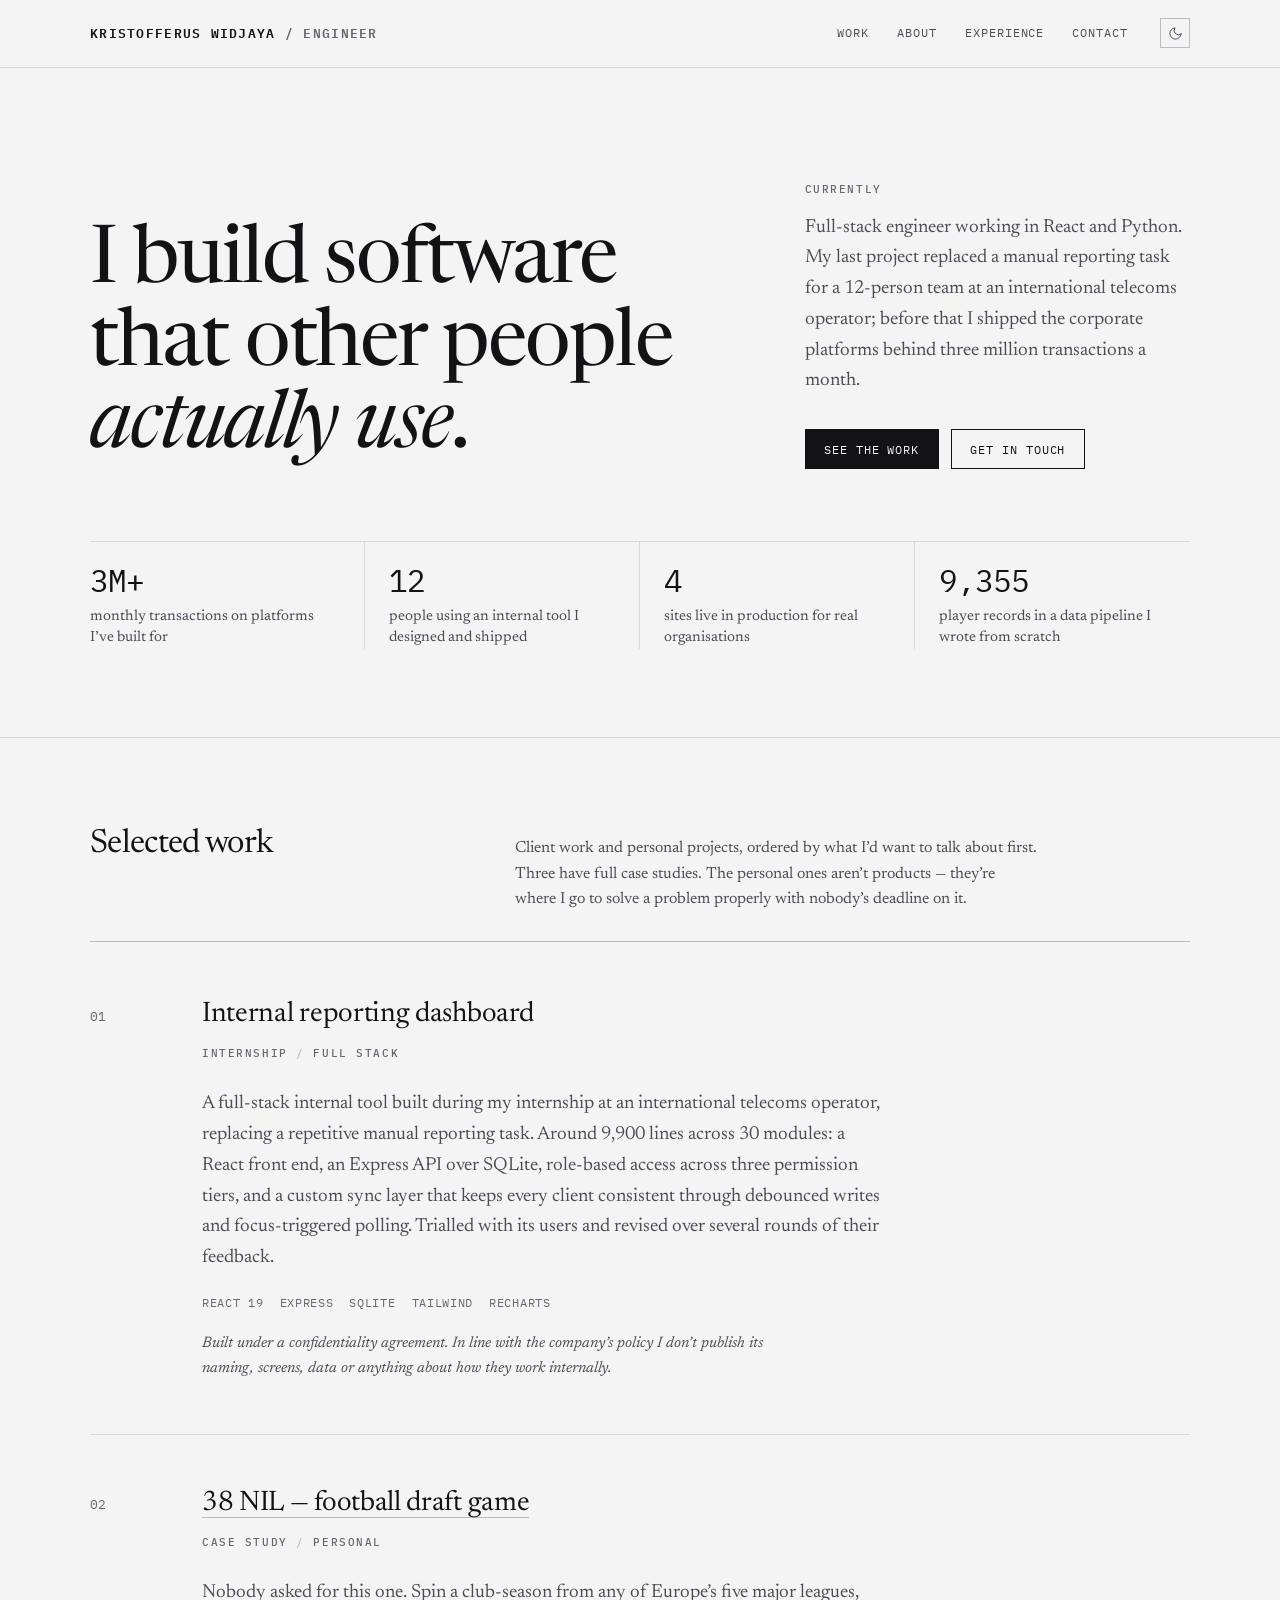
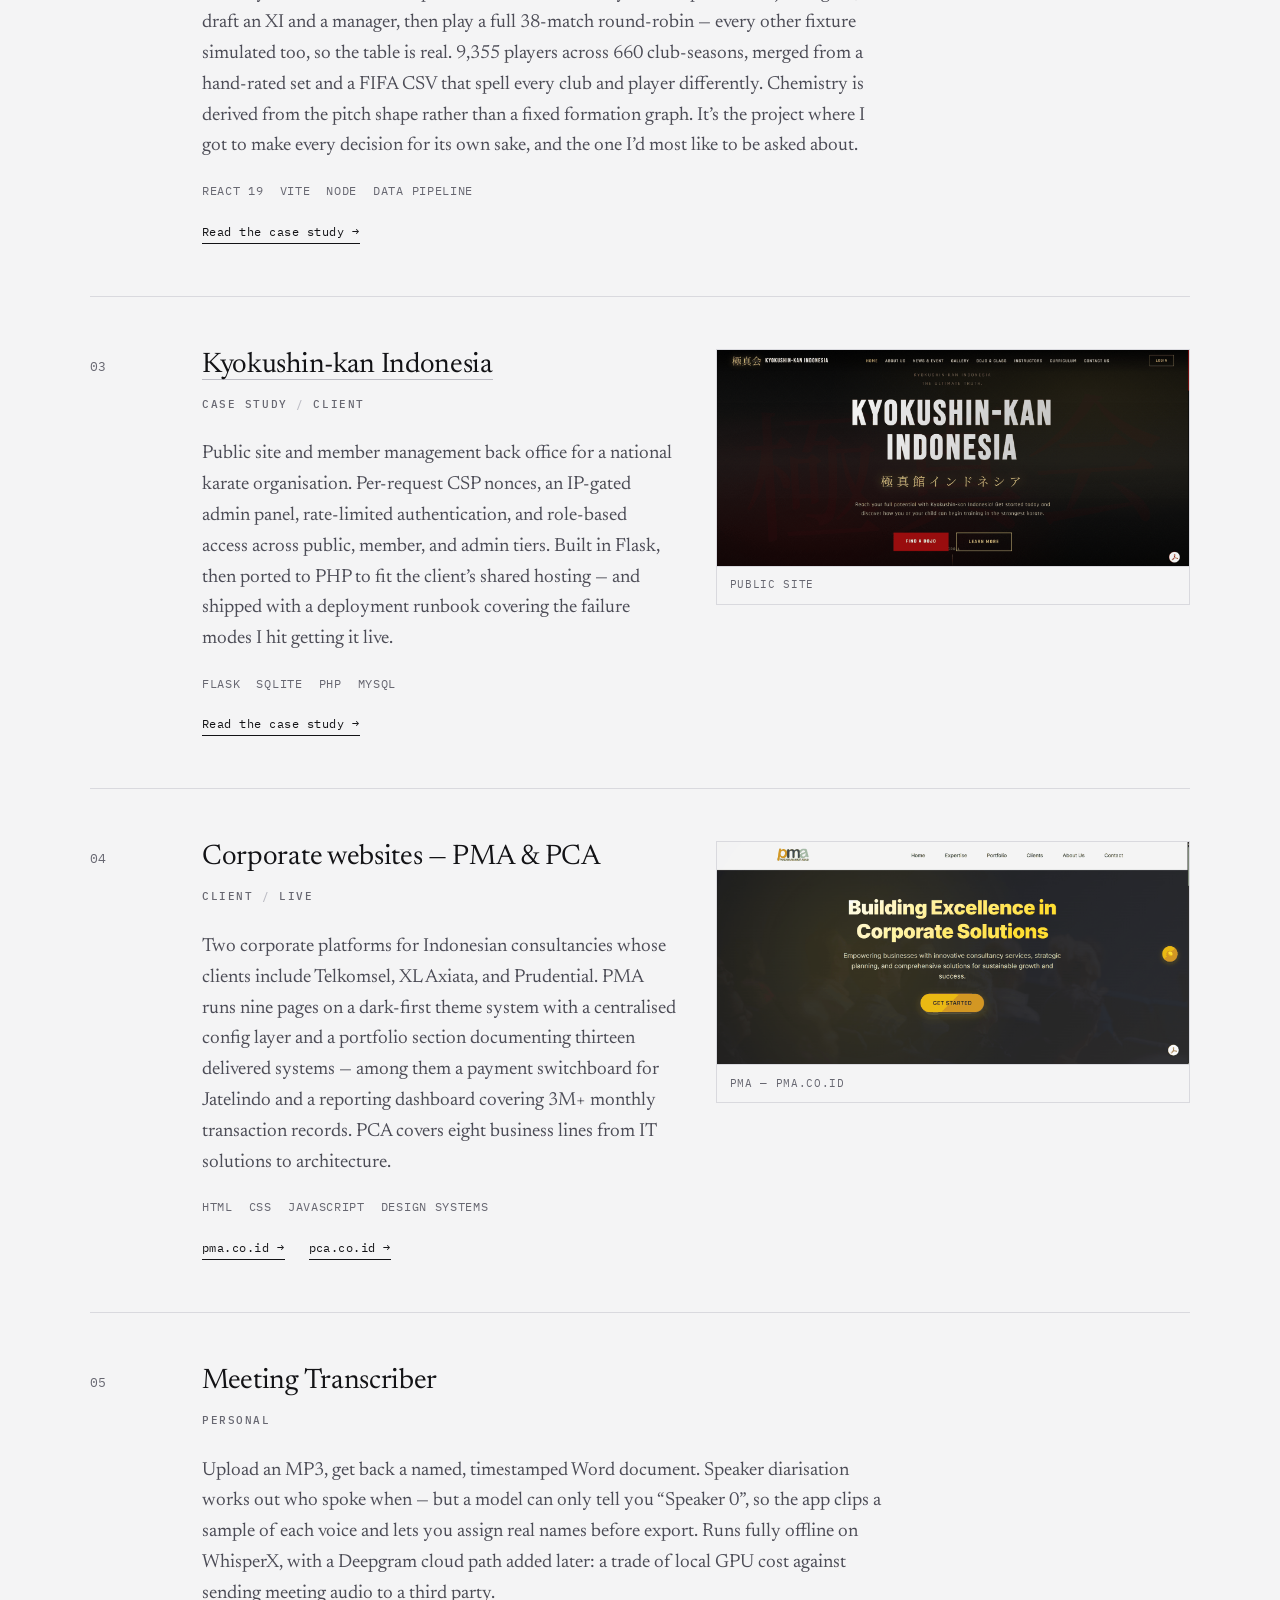
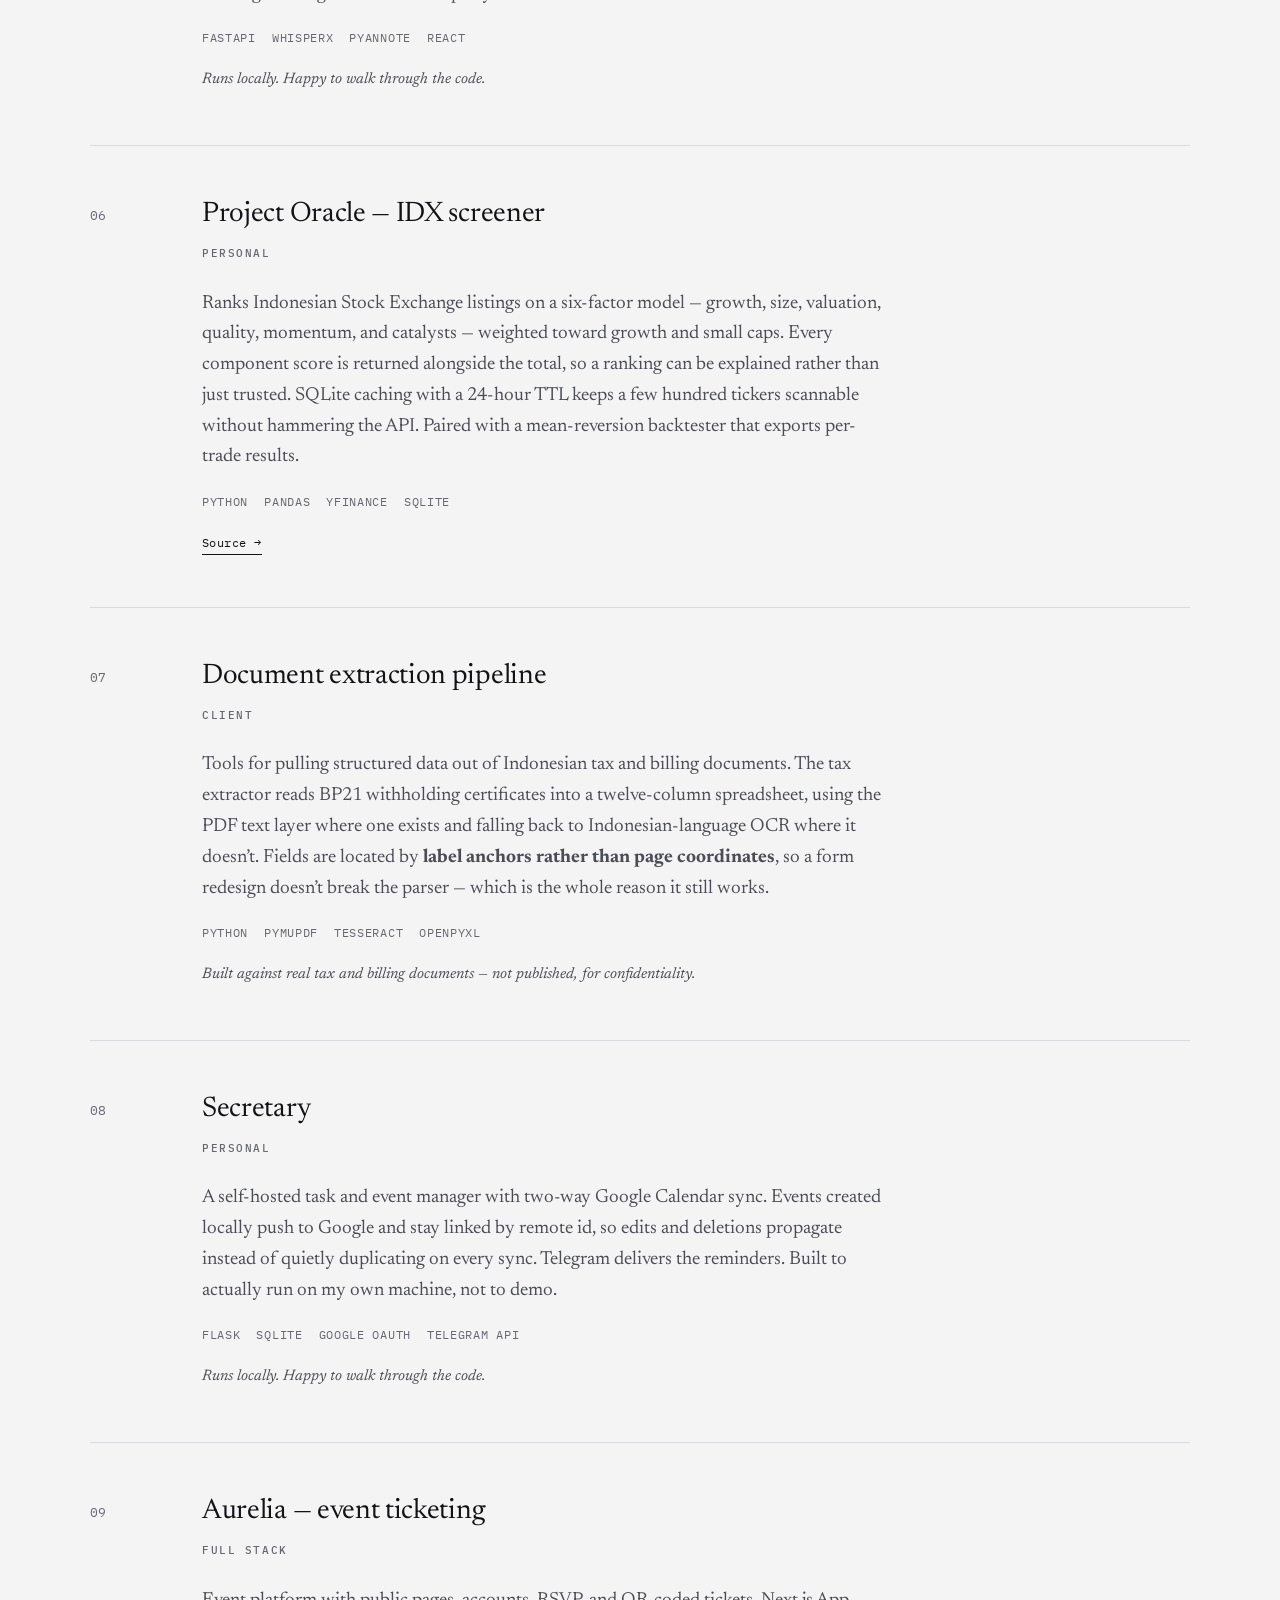
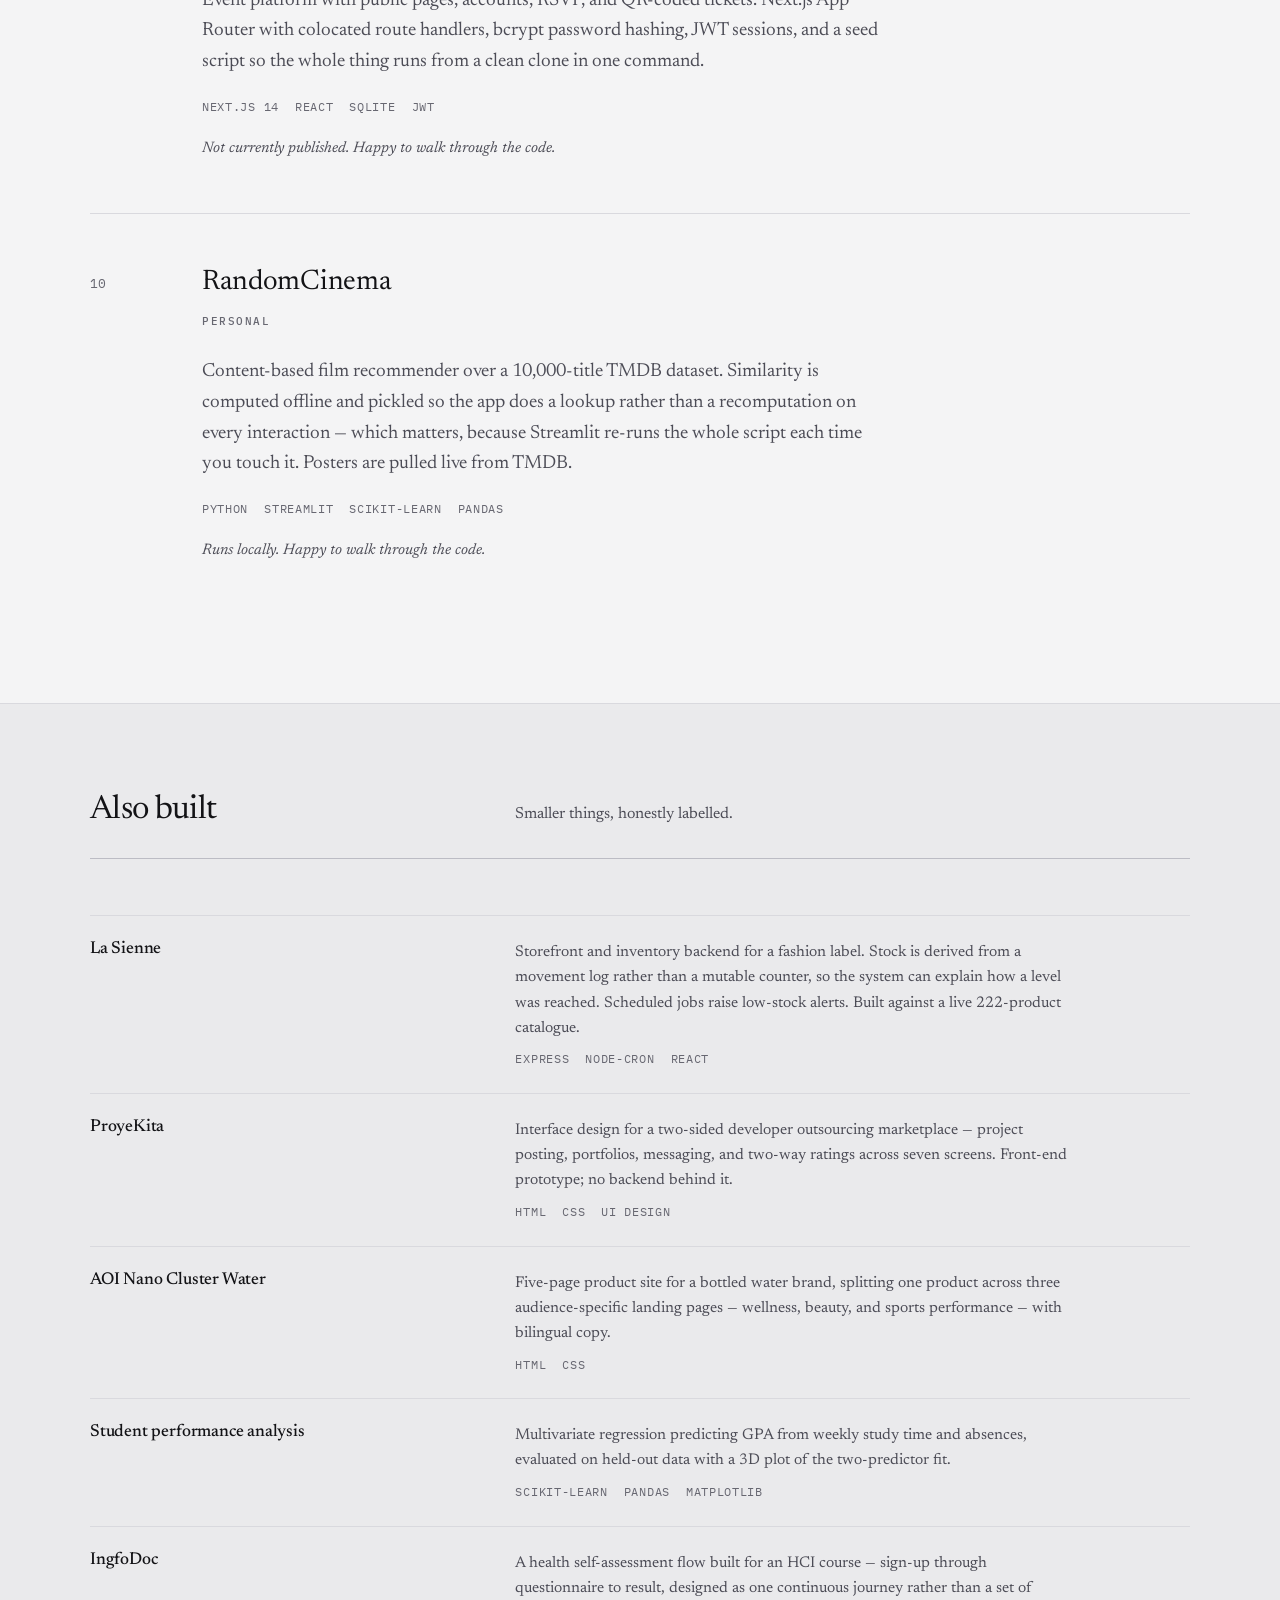
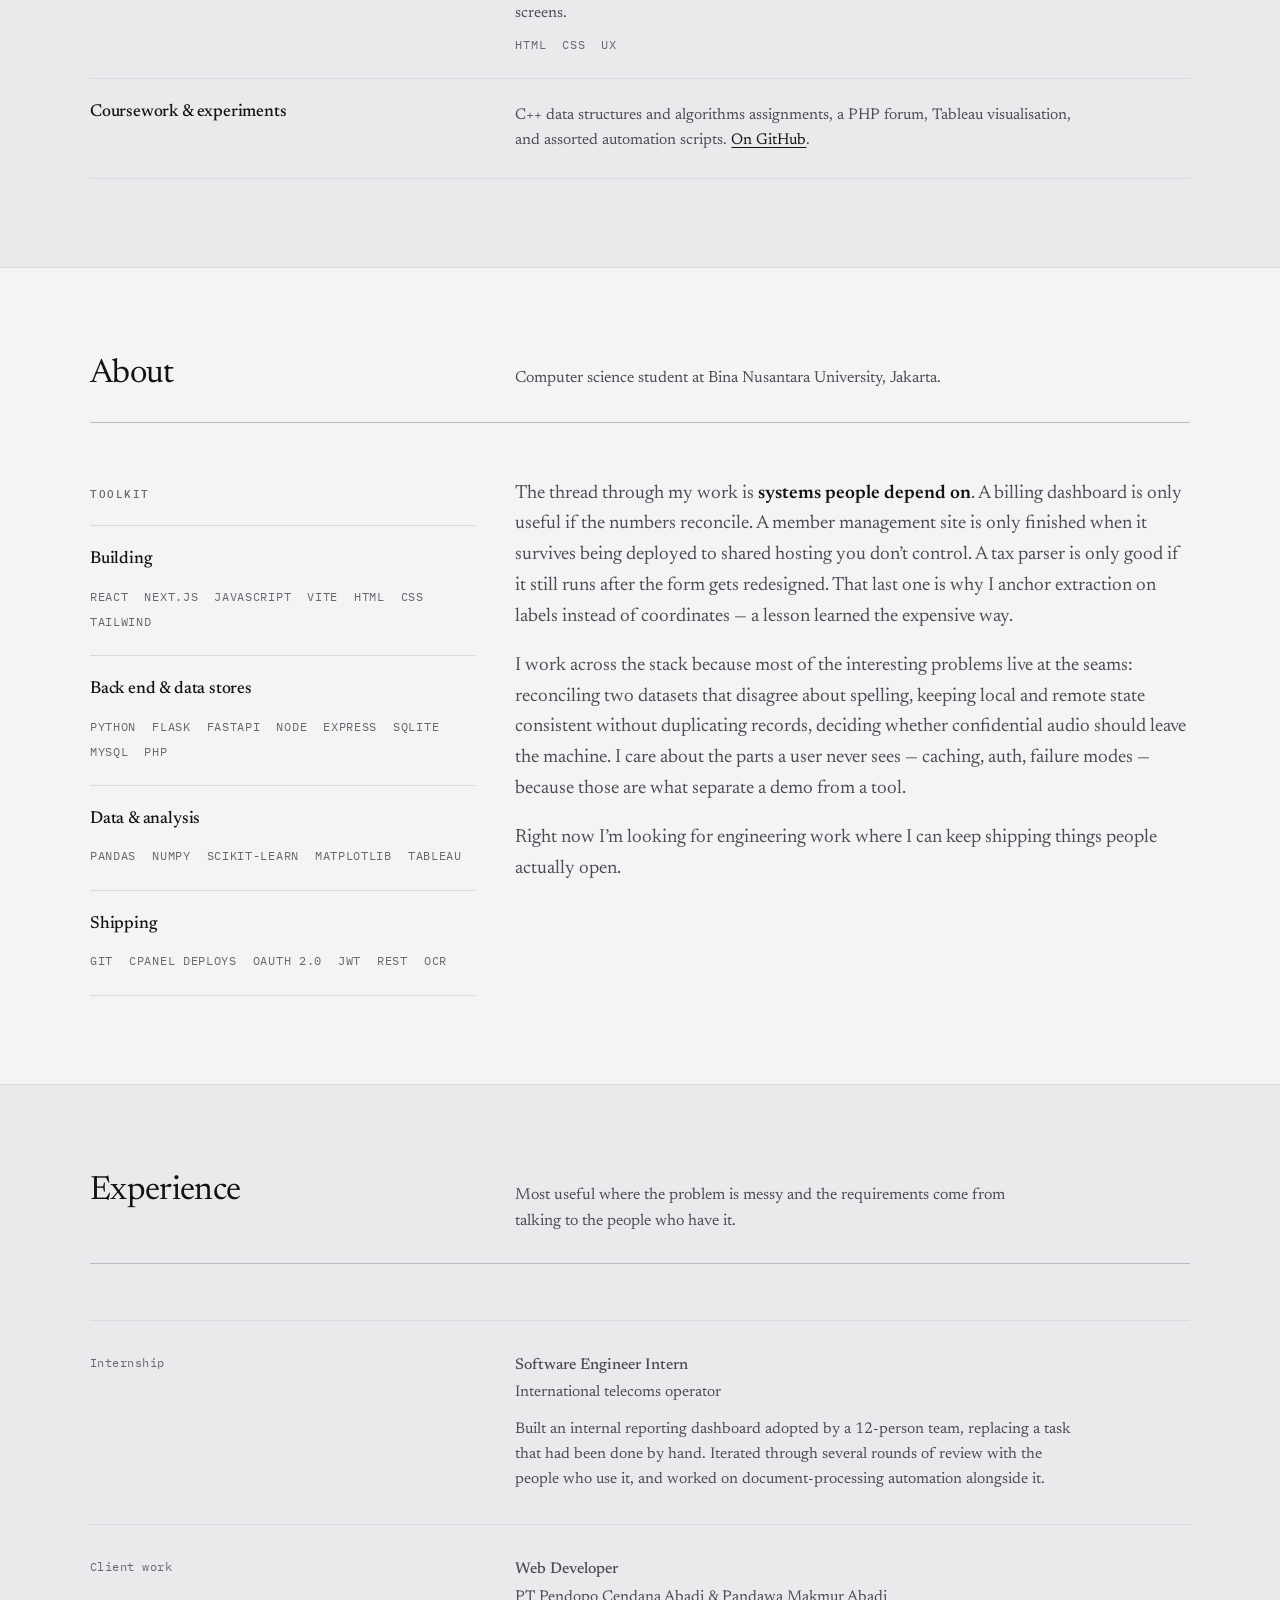
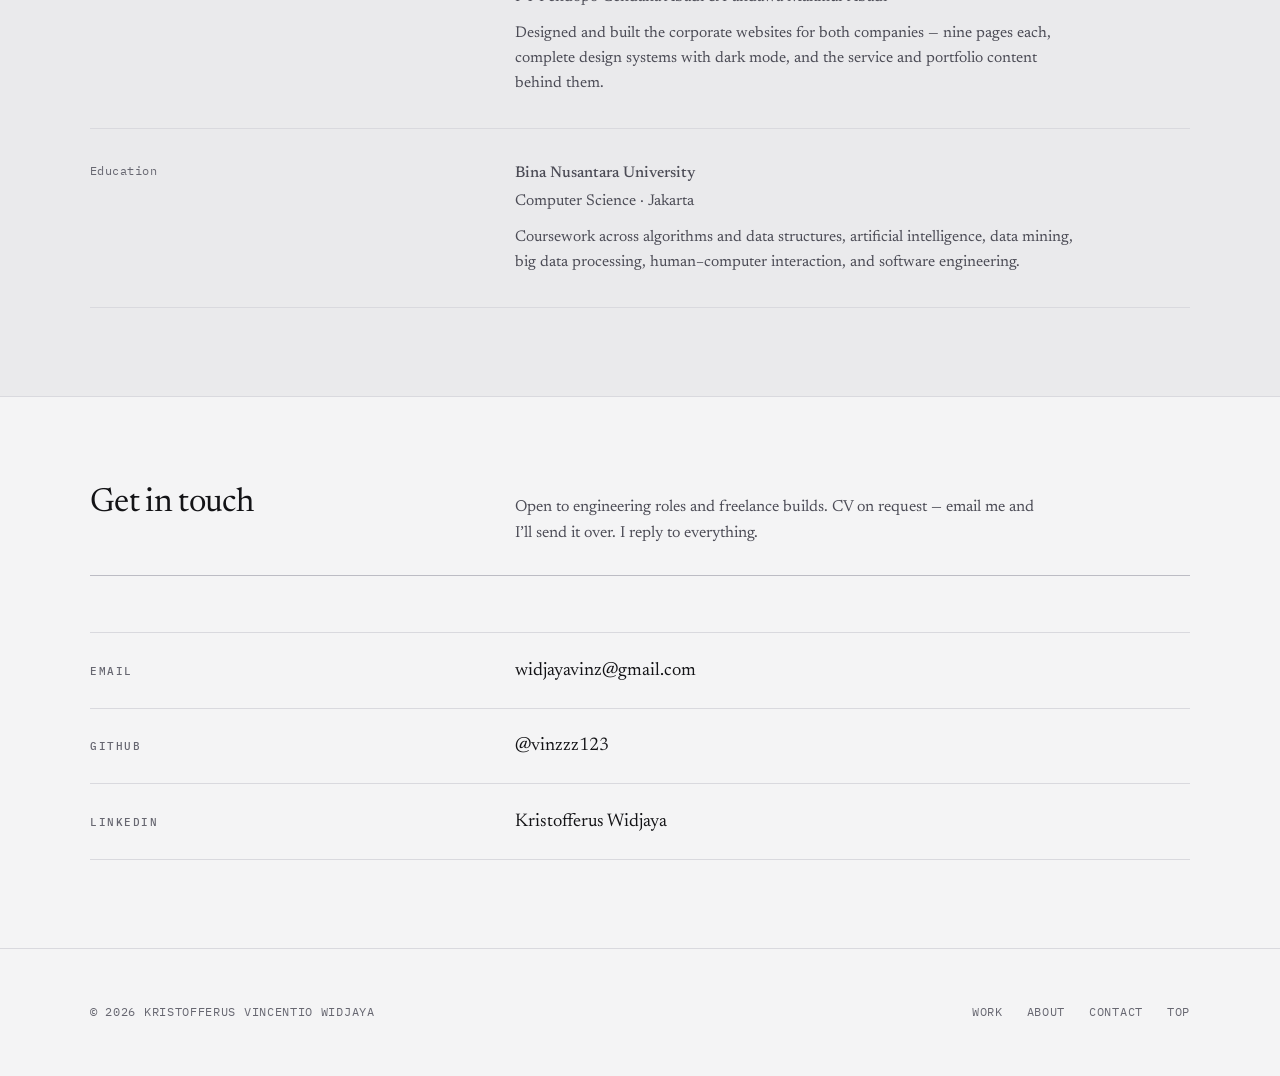
==== commit 0f1adfa2: "Use the Software Engineer Intern job title Co-Authored-By: Claude Opus 5 <noreply@anthropic.com>" ====
--- a/index.html
+++ b/index.html
@@ -493,7 +493,7 @@
             <div class="cv-item">
                 <div class="cv-when">Internship</div>
                 <div>
-                    <p class="cv-role">Software Engineering Intern</p>
+                    <p class="cv-role">Software Engineer Intern</p>
                     <p class="cv-org">International telecoms operator</p>
                     <p>
                         Built an internal reporting dashboard adopted by a 12-person team, replacing
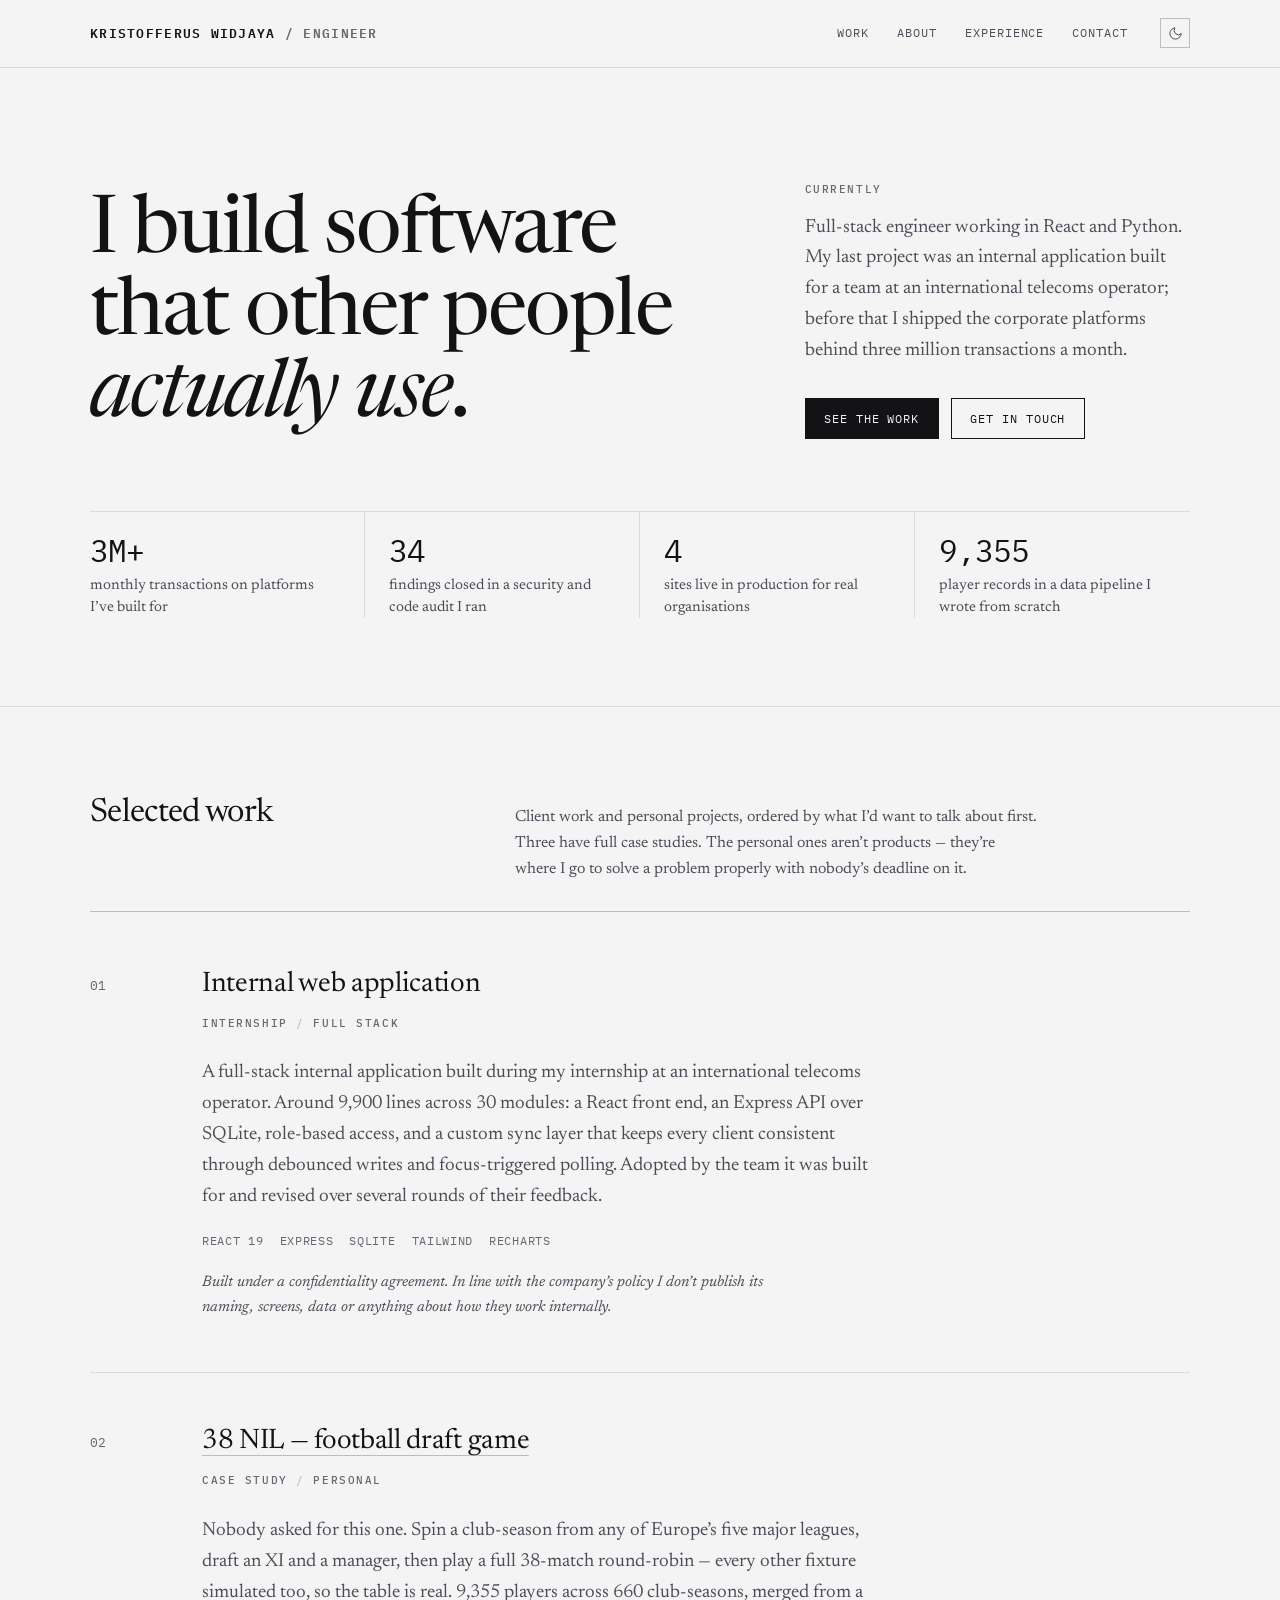
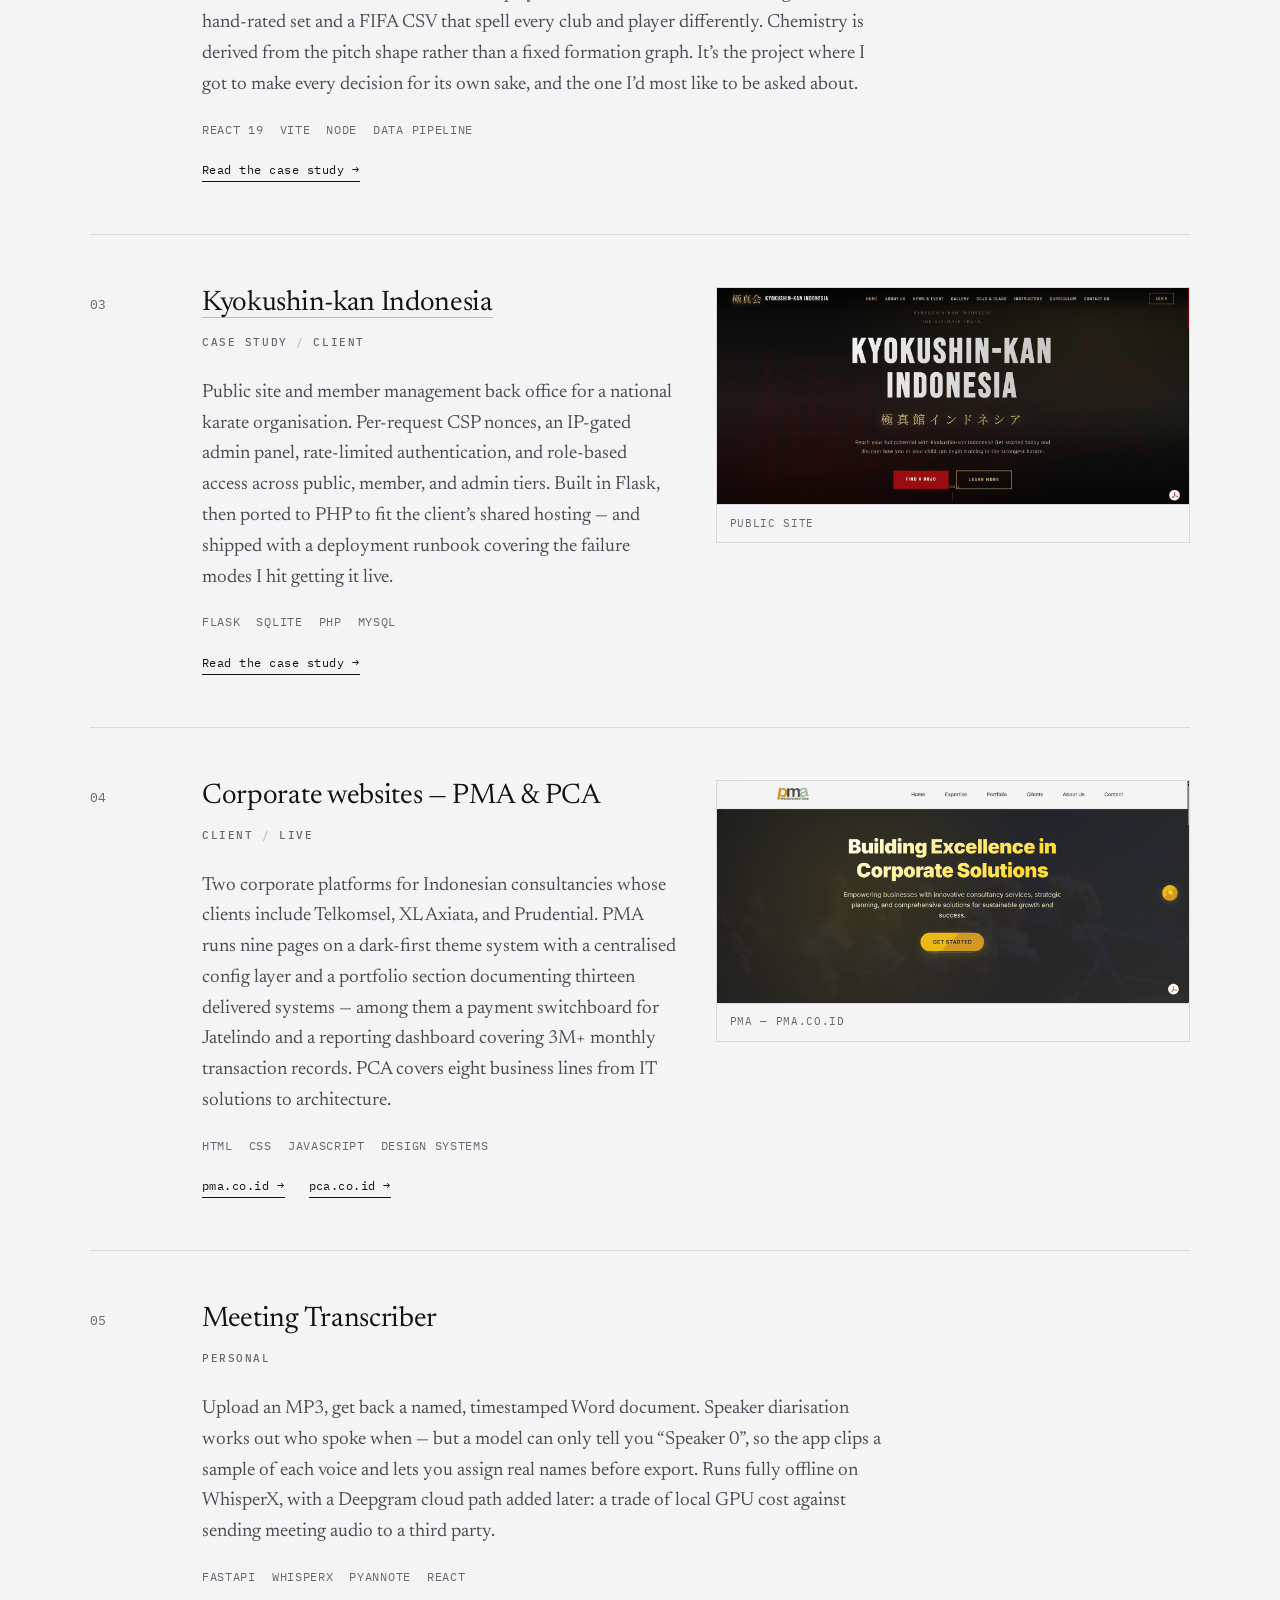
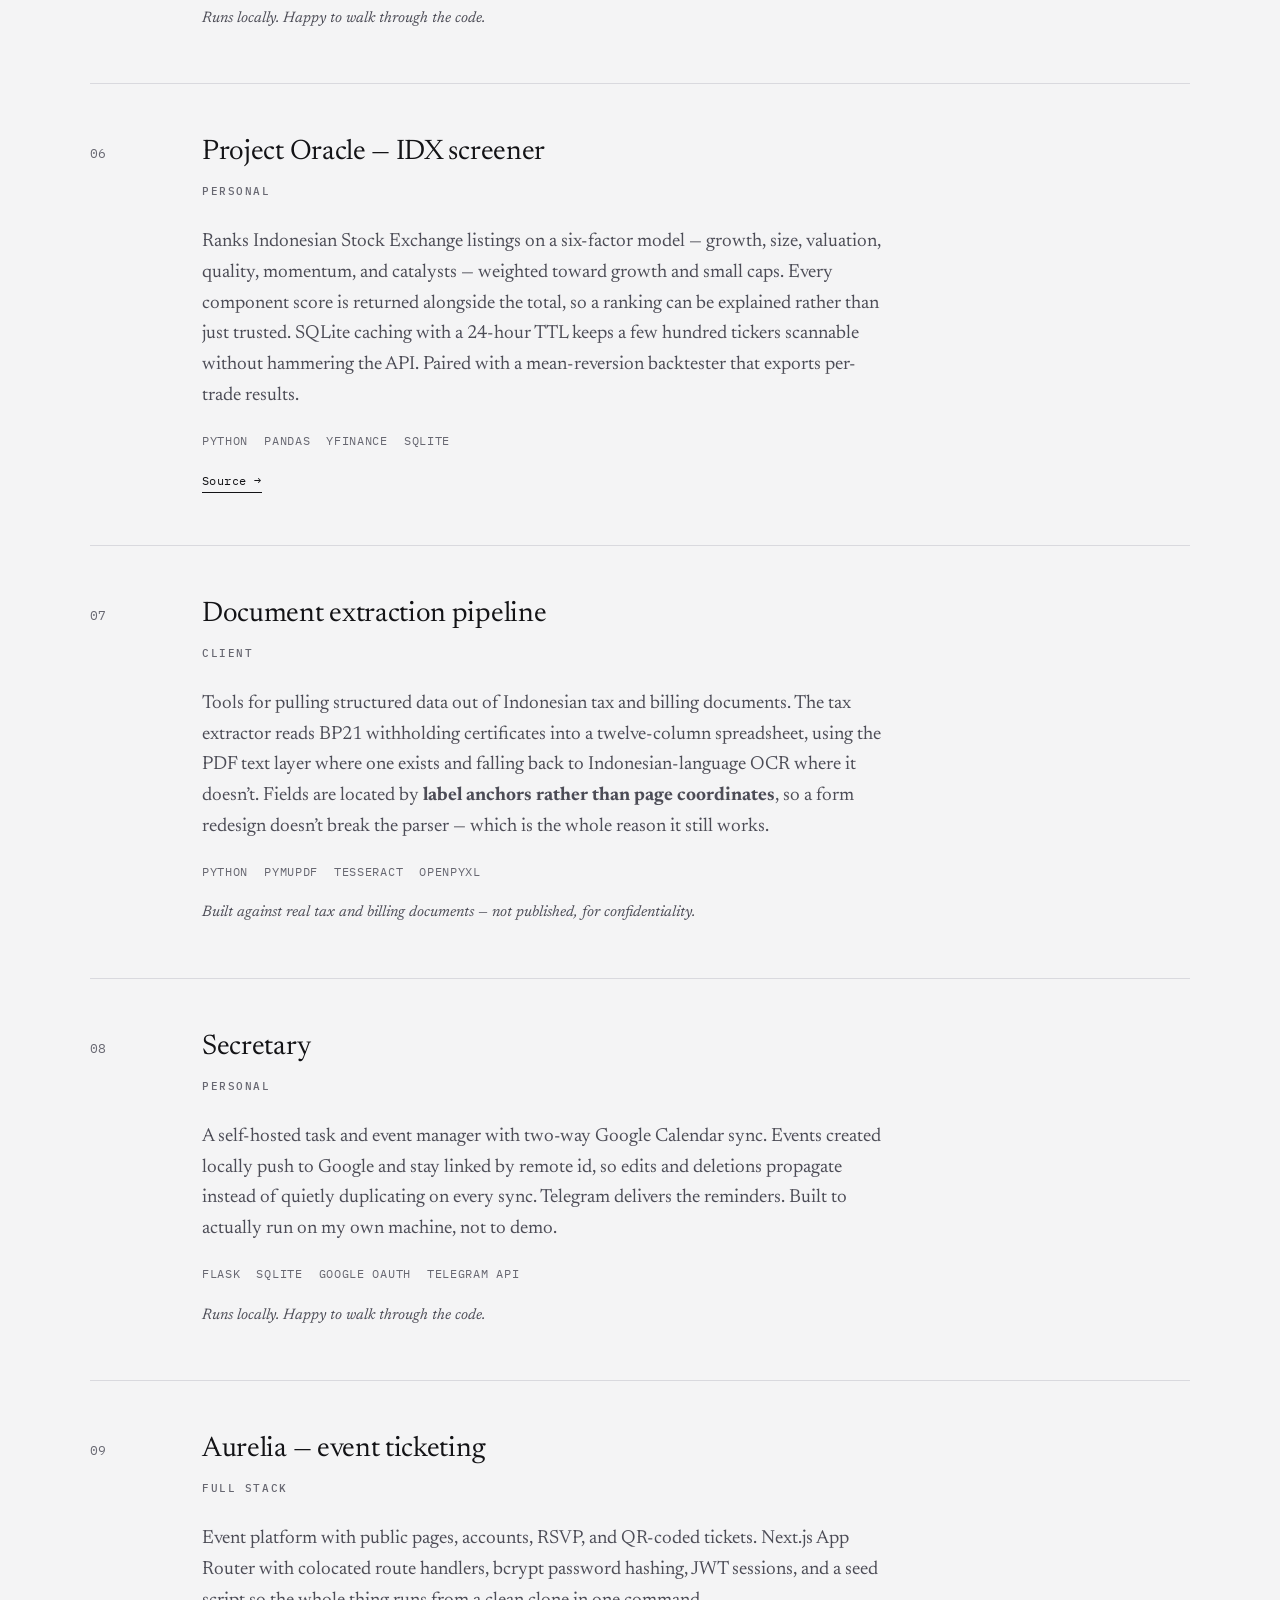
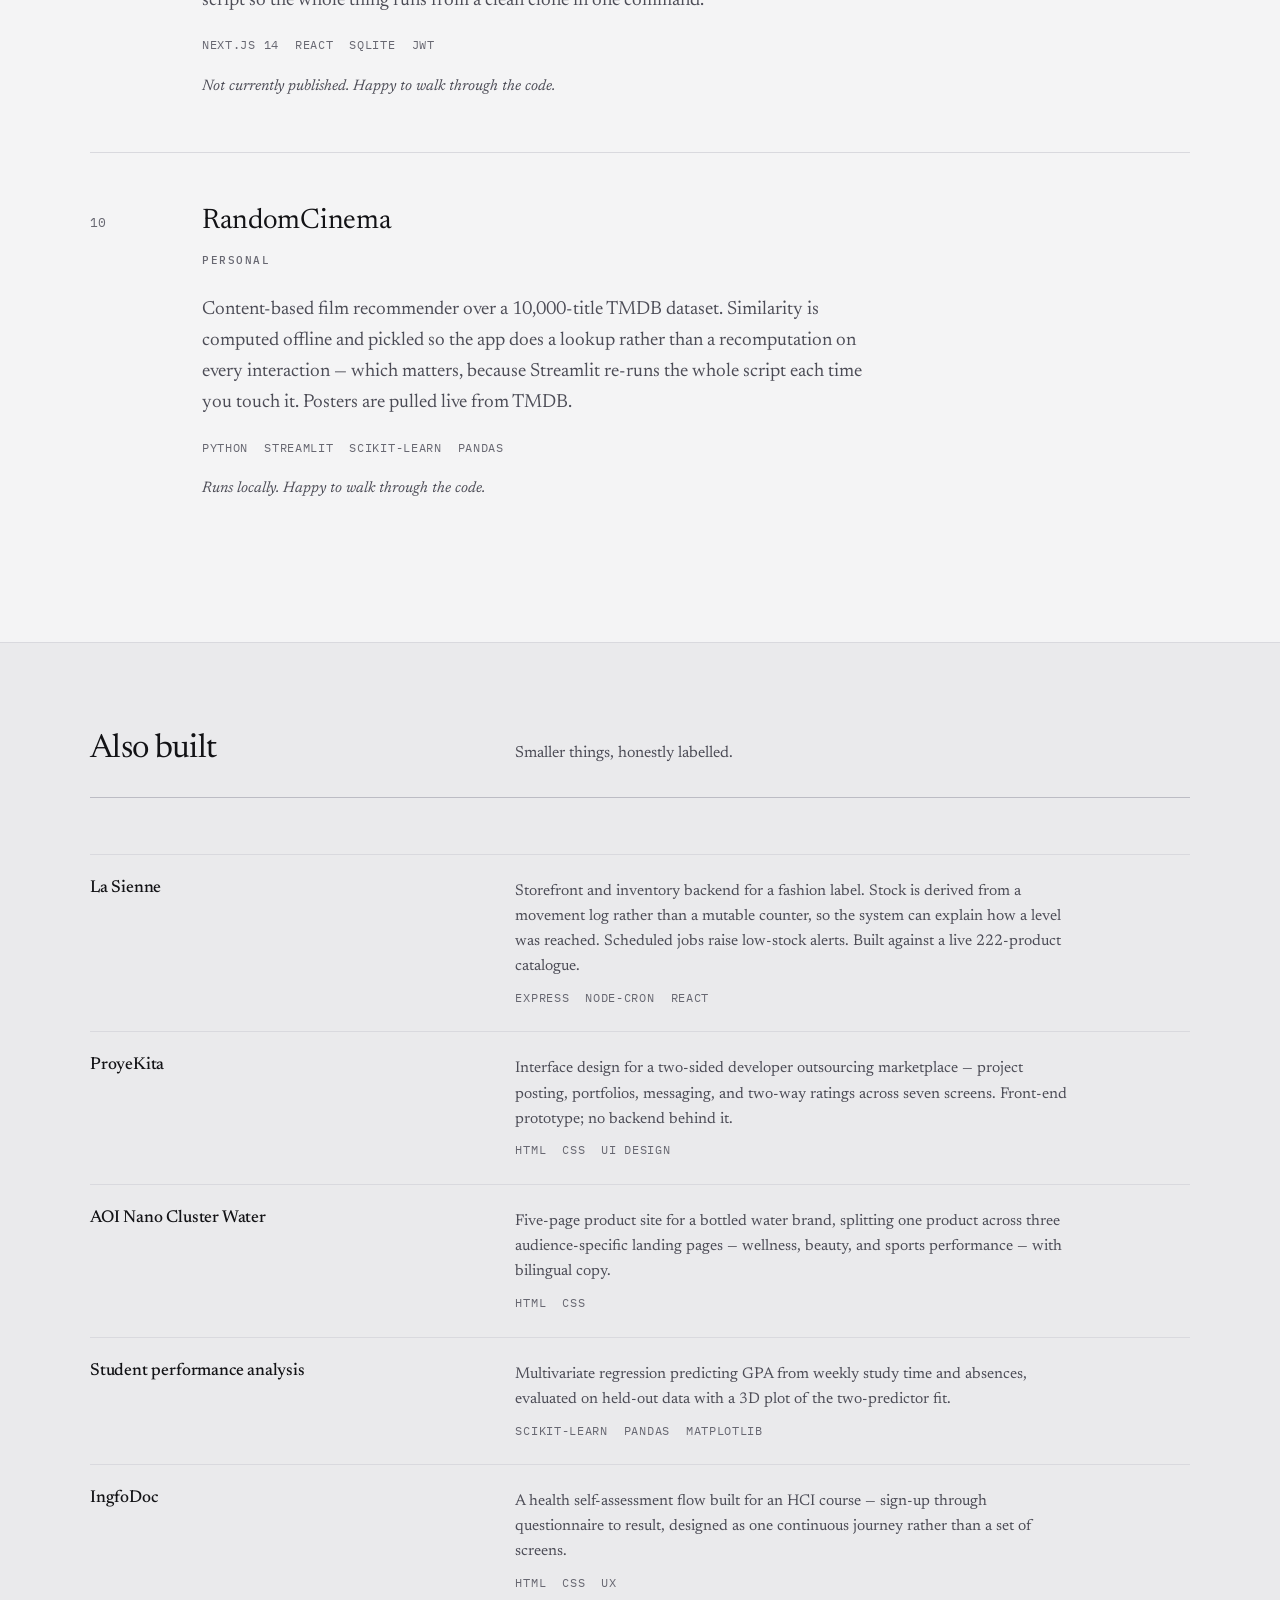
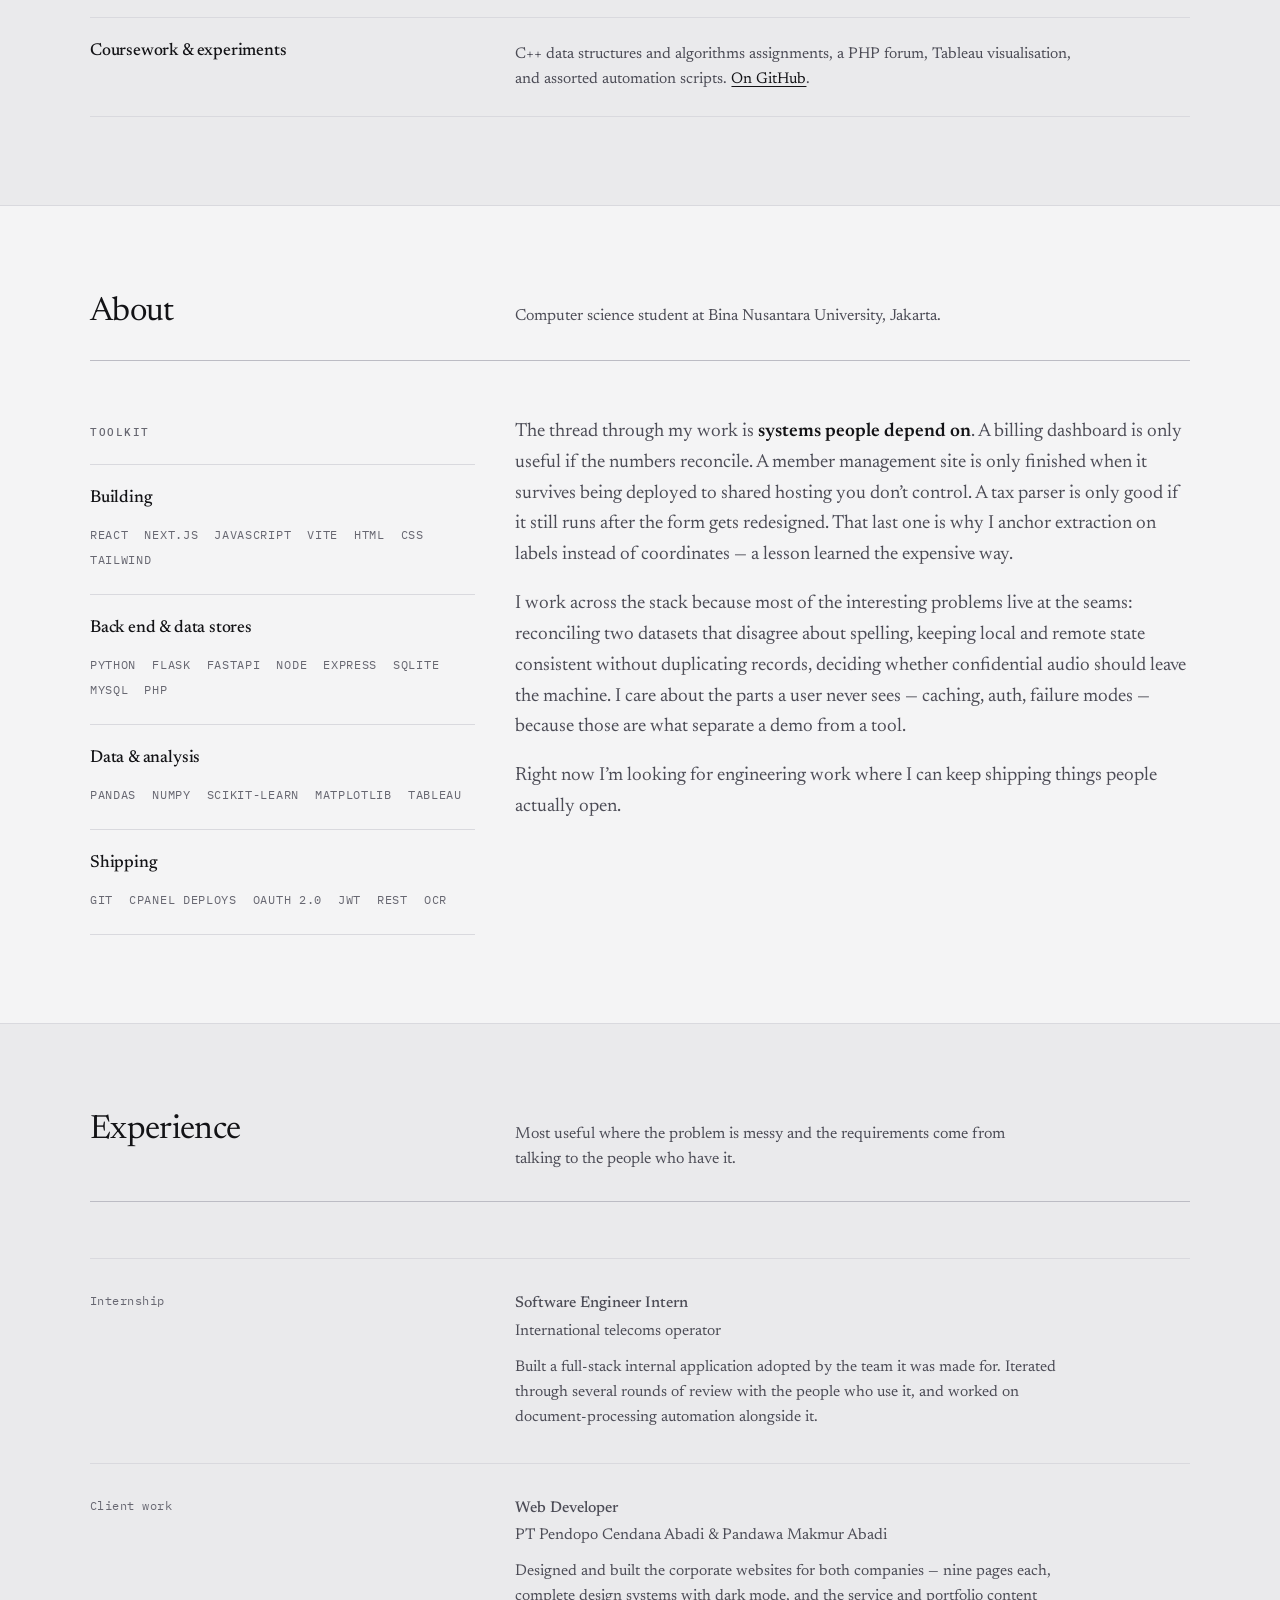
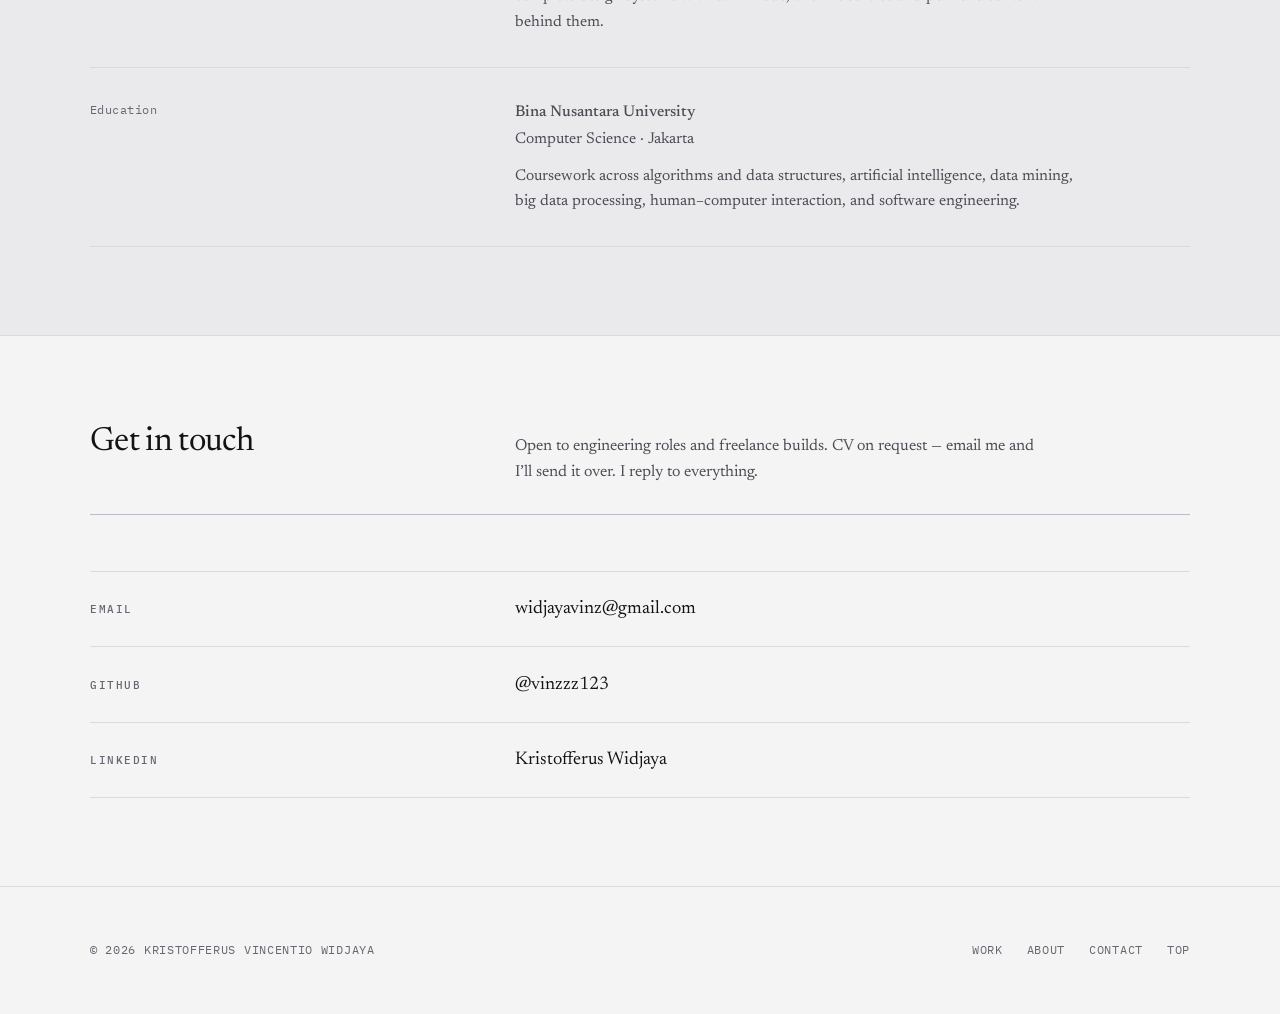
==== commit e7c3a2d2: "Generalise the internship entry further Second pass against the employer's instruction. The first pa" ====
--- a/index.html
+++ b/index.html
@@ -5,14 +5,14 @@
 <meta name="viewport" content="width=device-width, initial-scale=1.0">
 
 <title>Kristofferus Vincentio Widjaya — Software Engineer</title>
-<meta name="description" content="Software engineer. Built an internal reporting tool used by a 12-person team at a telecoms operator, the corporate platforms behind 3M+ monthly transactions, and a football simulation with its own data pipeline.">
+<meta name="description" content="Software engineer. Built a full-stack internal application at a telecoms operator, the corporate platforms behind 3M+ monthly transactions, and a football simulation with its own data pipeline.">
 <link rel="canonical" href="https://vinzzz123.github.io/">
 <meta name="author" content="Kristofferus Vincentio Widjaya">
 
 <meta property="og:type" content="website">
 <meta property="og:url" content="https://vinzzz123.github.io/">
 <meta property="og:title" content="Kristofferus Vincentio Widjaya — Software Engineer">
-<meta property="og:description" content="An internal reporting tool used by a 12-person team, corporate platforms behind 3M+ monthly transactions, and a football simulation with its own data pipeline.">
+<meta property="og:description" content="A full-stack internal application at a telecoms operator, corporate platforms behind 3M+ monthly transactions, and a football simulation with its own data pipeline.">
 <meta property="og:image" content="https://vinzzz123.github.io/assets/img/og-image.png">
 <meta property="og:image:alt" content="Kristofferus Vincentio Widjaya — portfolio">
 
@@ -74,9 +74,9 @@
             <div class="hero-side">
                 <span class="label">Currently</span>
                 <p>
-                    Full-stack engineer working in React and Python. My last project replaced a manual
-                    reporting task for a 12-person team at an international telecoms operator; before
-                    that I shipped the corporate platforms behind three million transactions a month.
+                    Full-stack engineer working in React and Python. My last project was an internal
+                    application built for a team at an international telecoms operator; before that I
+                    shipped the corporate platforms behind three million transactions a month.
                 </p>
                 <div class="hero-actions">
                     <a class="btn btn--solid" href="#work">See the work</a>
@@ -91,8 +91,8 @@
                 <dd>monthly transactions on platforms I&rsquo;ve built for</dd>
             </div>
             <div>
-                <dt>12</dt>
-                <dd>people using an internal tool I designed and shipped</dd>
+                <dt>34</dt>
+                <dd>findings closed in a security and code audit I ran</dd>
             </div>
             <div>
                 <dt>4</dt>
@@ -125,16 +125,16 @@
                 <div class="entry-no">01</div>
                 <div class="entry-body">
                     <div>
-                        <h3>Internal reporting dashboard</h3>
+                        <h3>Internal web application</h3>
                         <p class="entry-kicker"><span class="label">Internship</span><span class="label">Full stack</span></p>
                     </div>
                     <p>
-                        A full-stack internal tool built during my internship at an international telecoms
-                        operator, replacing a repetitive manual reporting task. Around 9,900 lines across
-                        30 modules: a React front end, an Express API over SQLite, role-based access across
-                        three permission tiers, and a custom sync layer that keeps every client consistent
-                        through debounced writes and focus-triggered polling. Trialled with its users and
-                        revised over several rounds of their feedback.
+                        A full-stack internal application built during my internship at an international
+                        telecoms operator. Around 9,900 lines across 30 modules: a React front end, an
+                        Express API over SQLite, role-based access, and a custom sync layer that keeps
+                        every client consistent through debounced writes and focus-triggered polling.
+                        Adopted by the team it was built for and revised over several rounds of their
+                        feedback.
                     </p>
                     <ul class="stack">
                         <li>React 19</li><li>Express</li><li>SQLite</li><li>Tailwind</li><li>Recharts</li>
@@ -496,9 +496,9 @@
                     <p class="cv-role">Software Engineer Intern</p>
                     <p class="cv-org">International telecoms operator</p>
                     <p>
-                        Built an internal reporting dashboard adopted by a 12-person team, replacing
-                        a task that had been done by hand. Iterated through several rounds of review with
-                        the people who use it, and worked on document-processing automation alongside it.
+                        Built a full-stack internal application adopted by the team it was made for.
+                        Iterated through several rounds of review with the people who use it, and worked
+                        on document-processing automation alongside it.
                     </p>
                 </div>
             </div>
